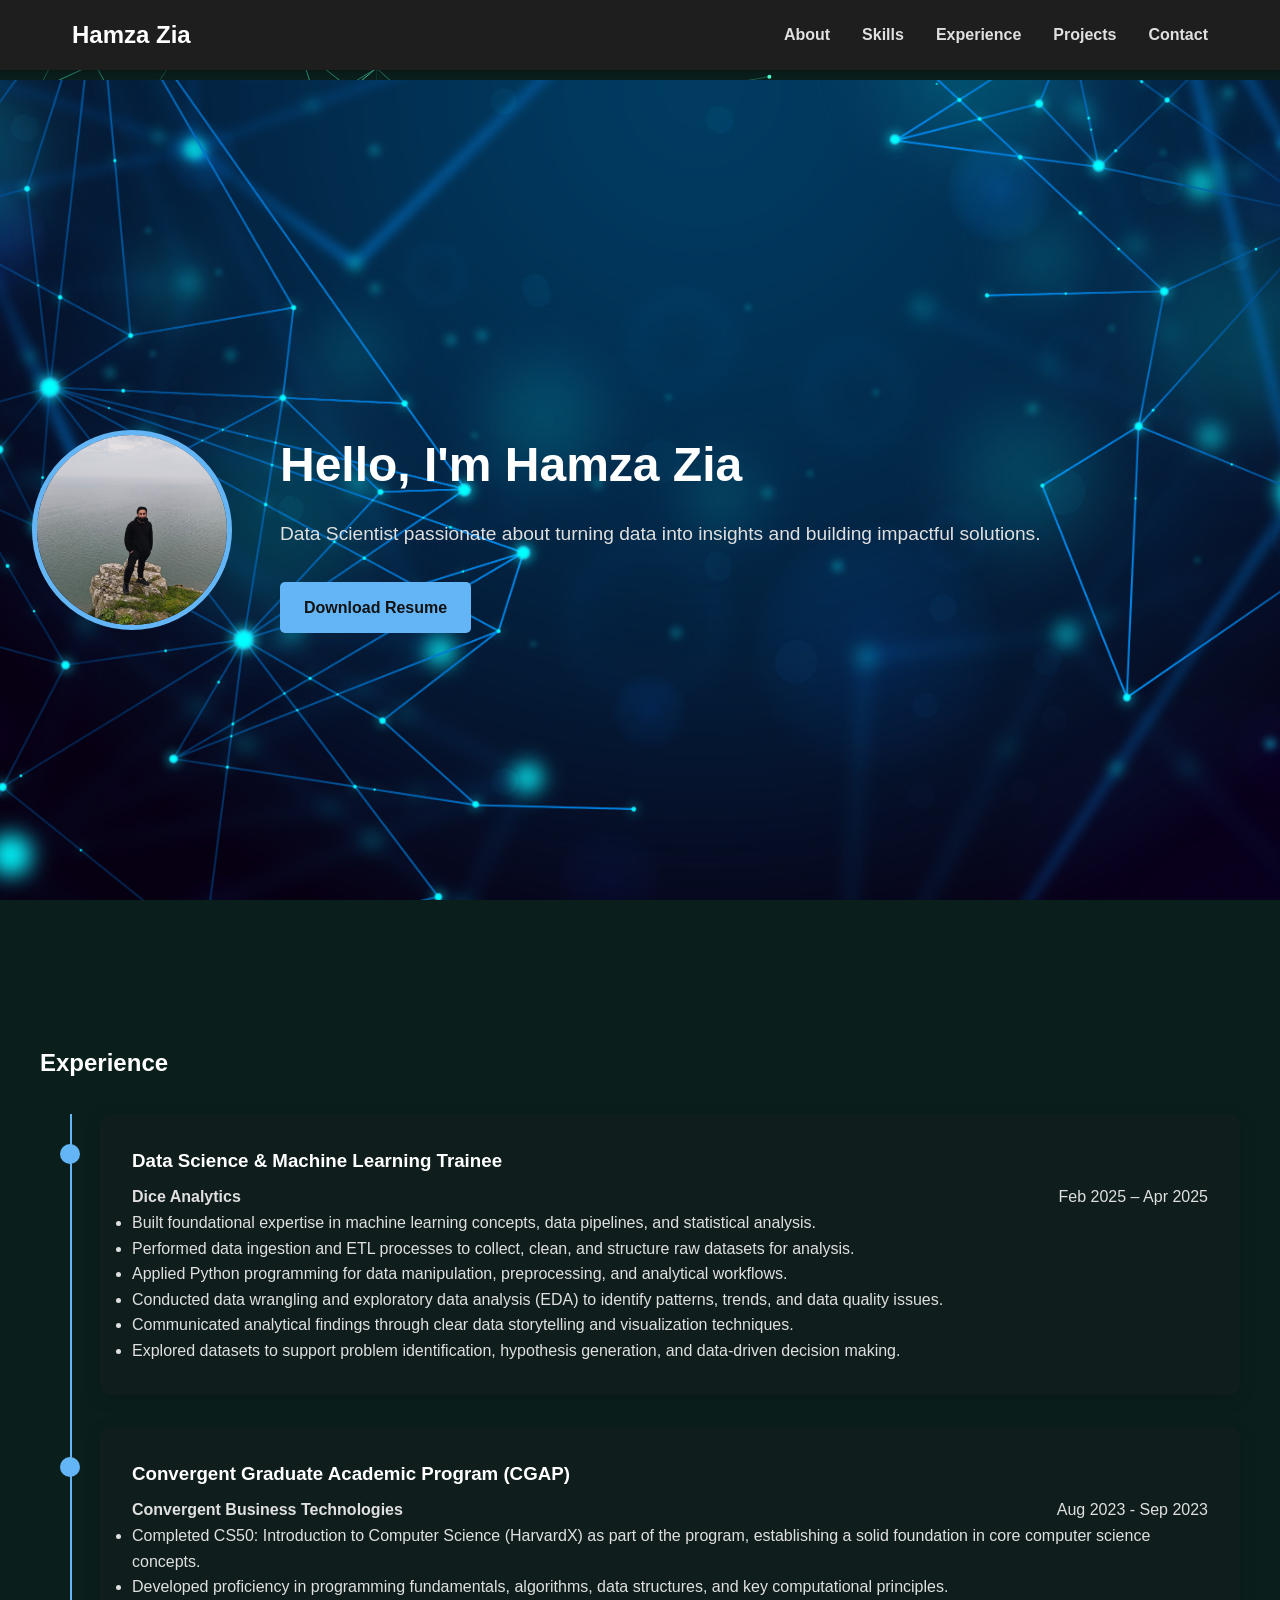
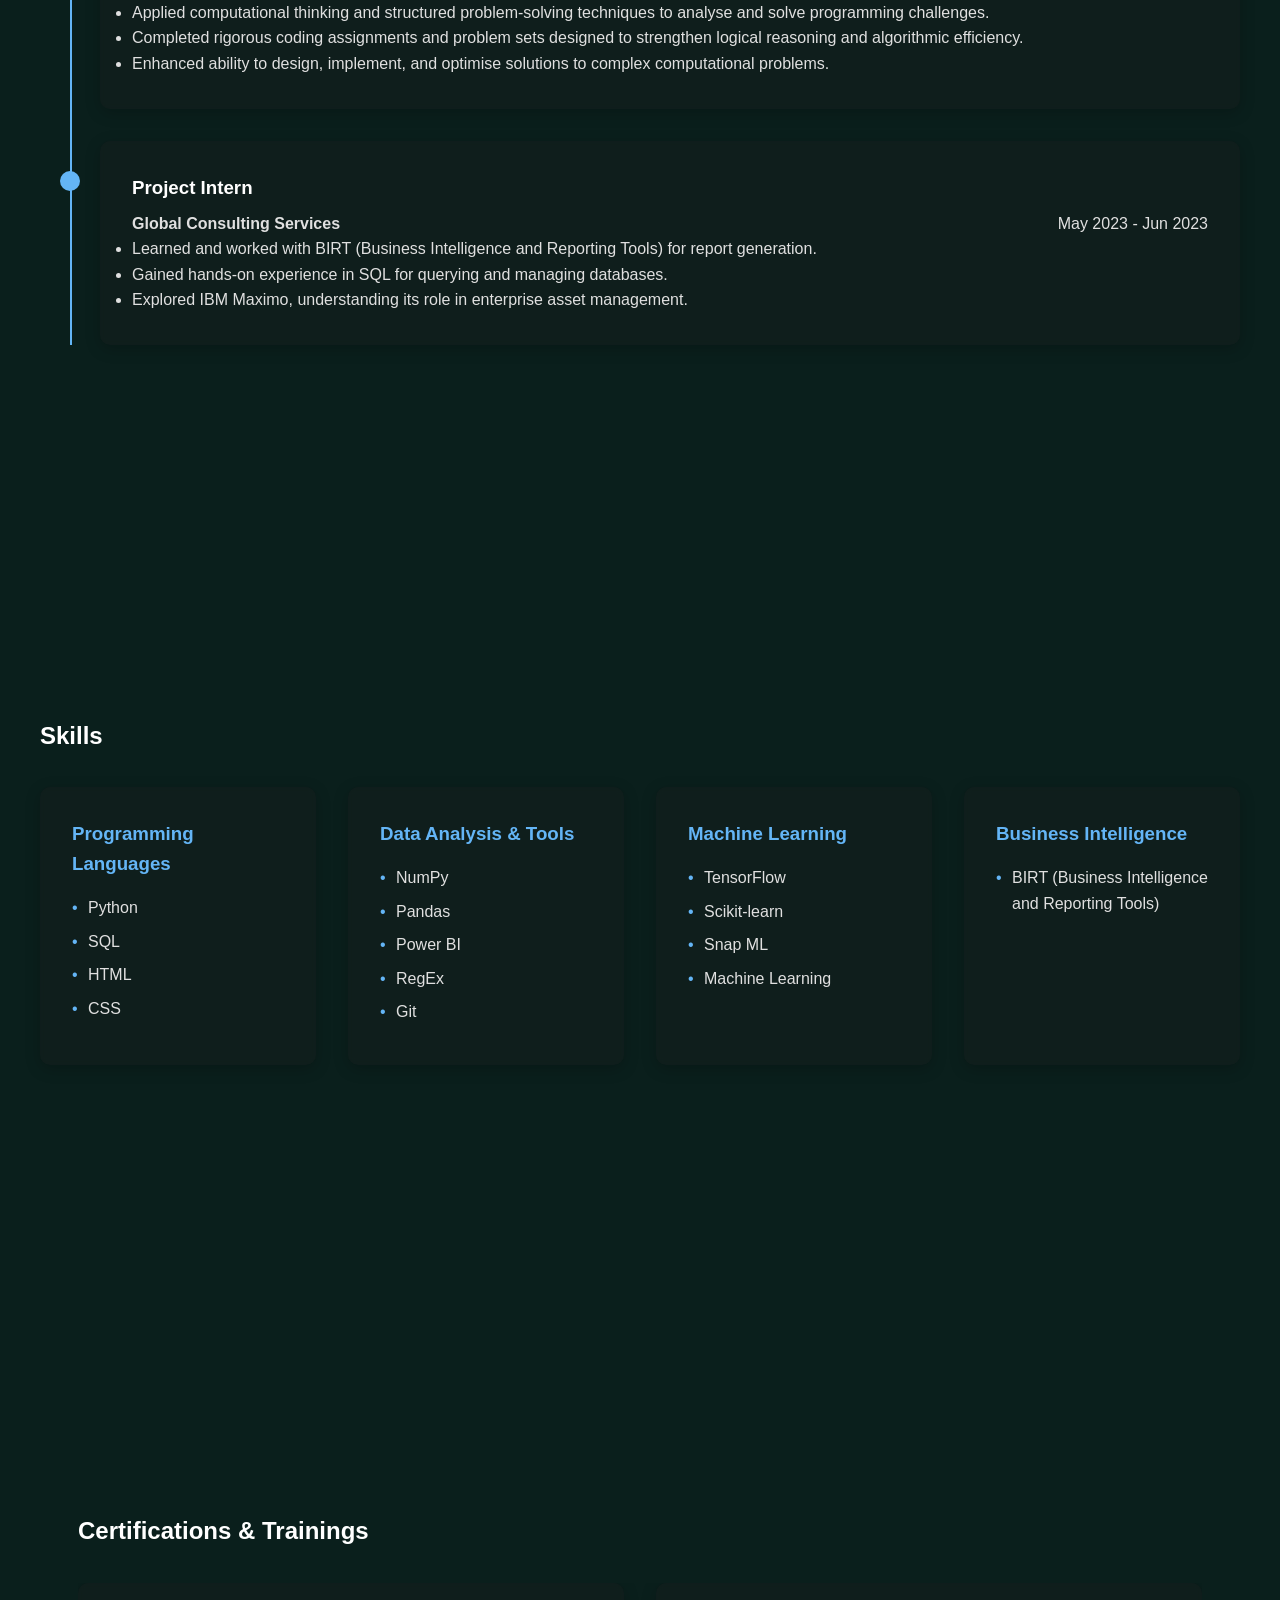
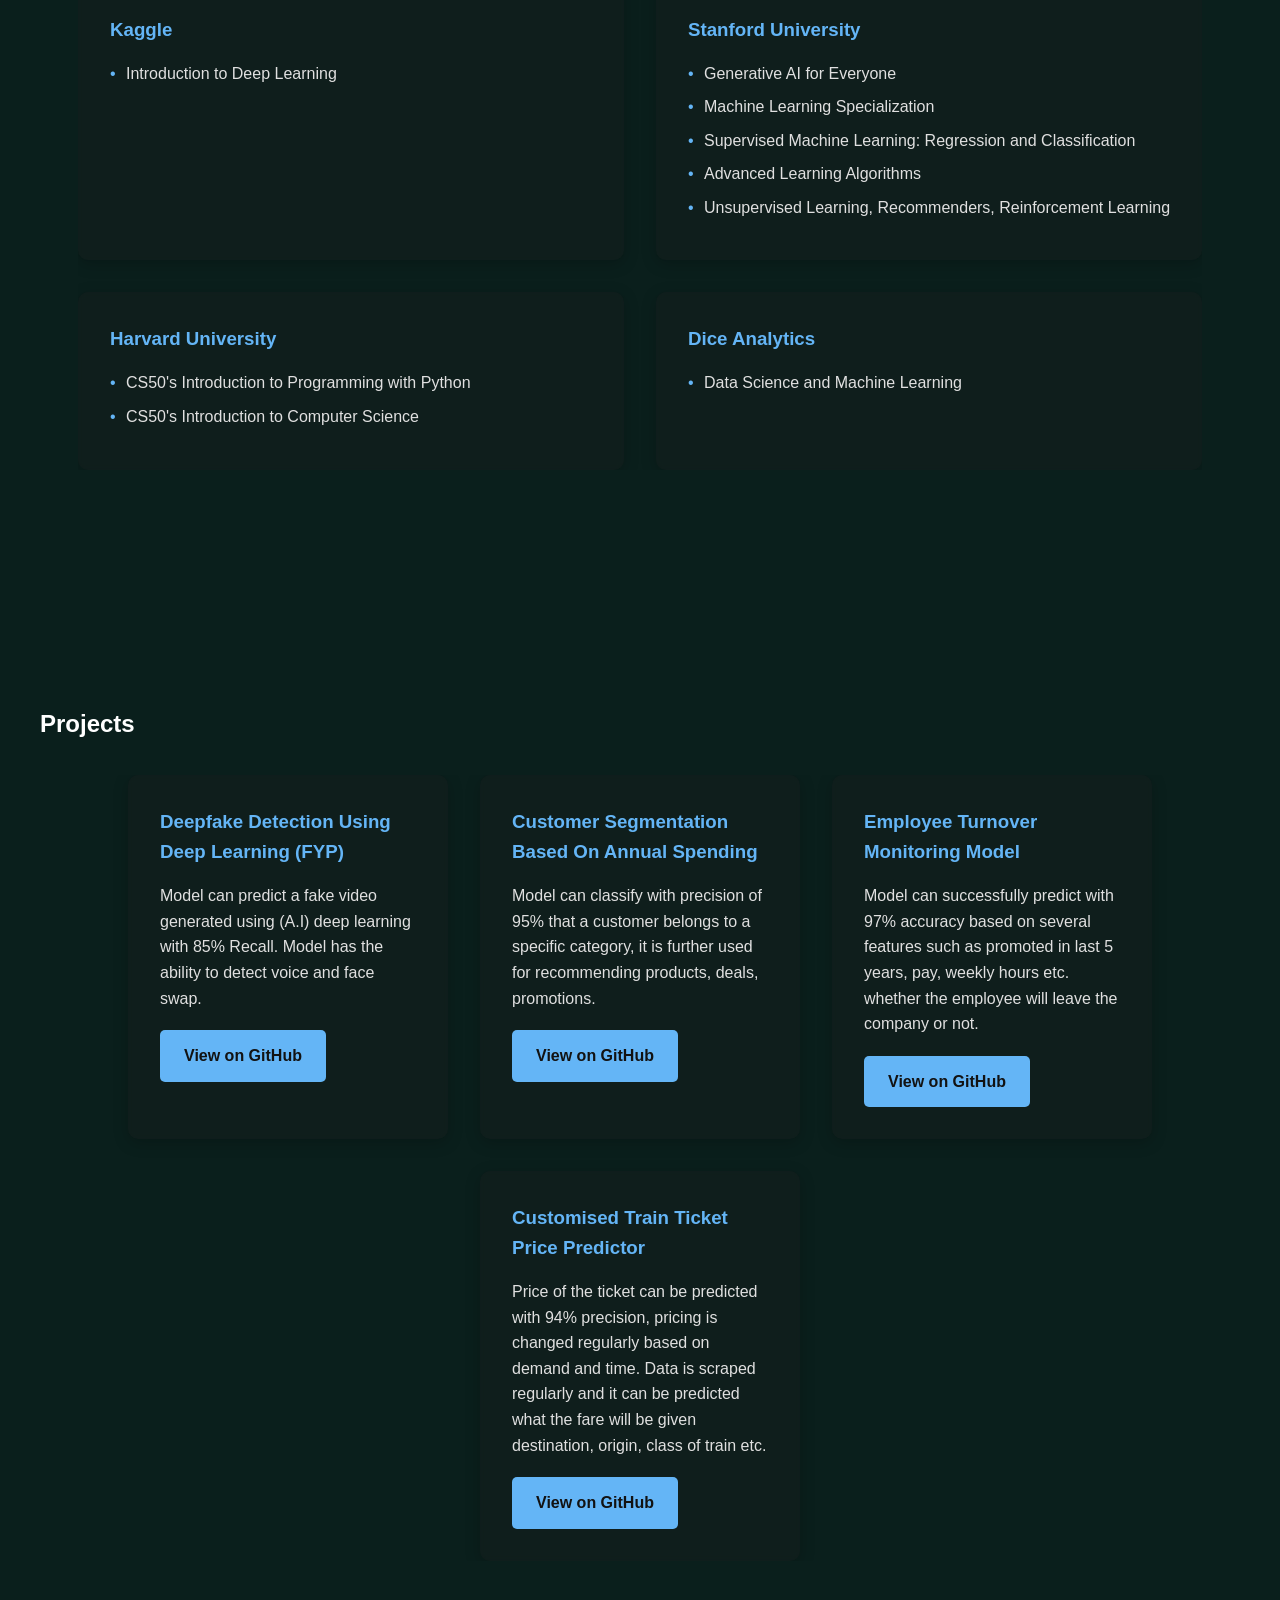
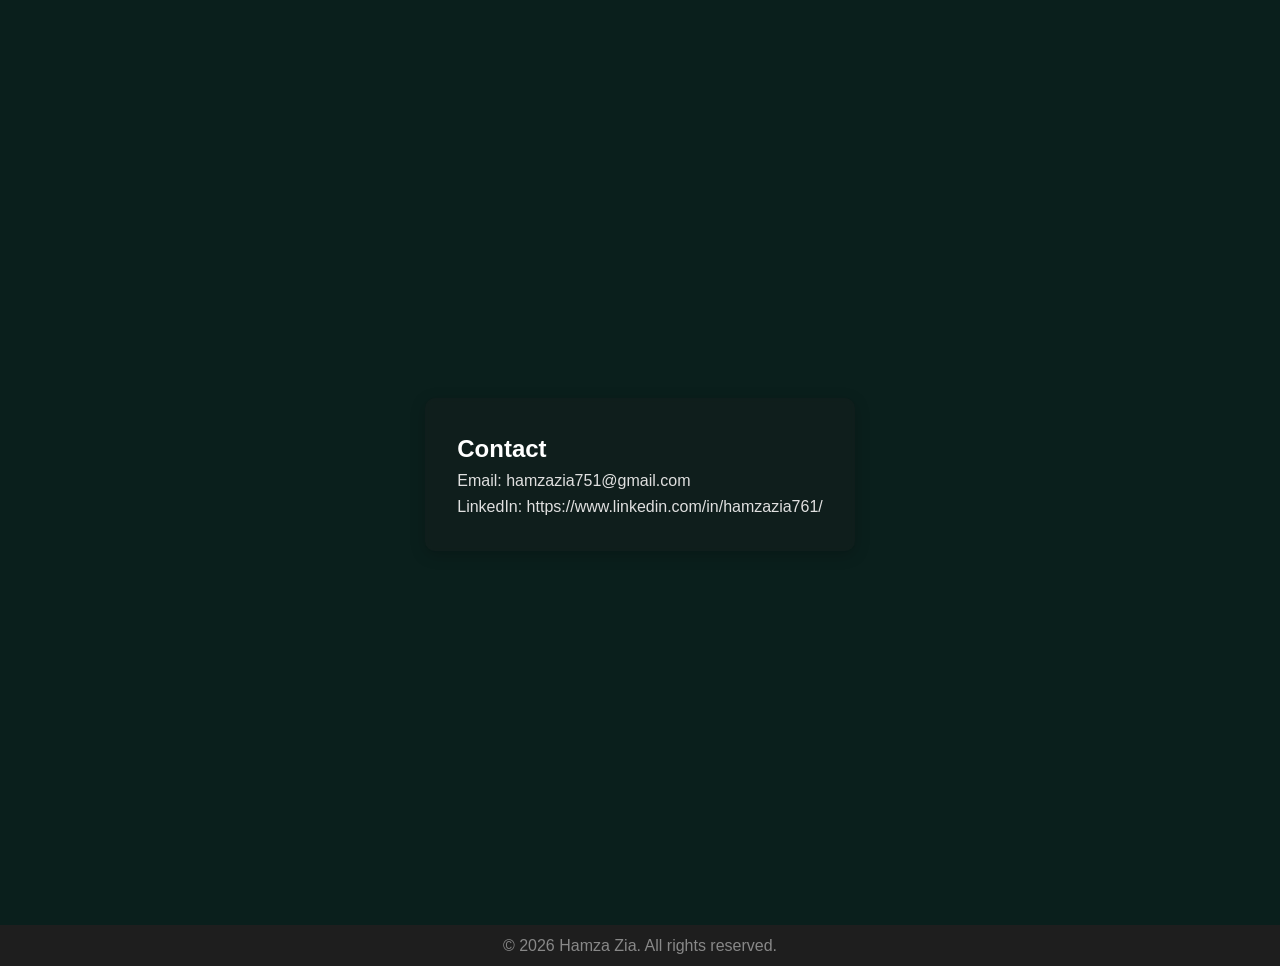
==== index.html @ a679d39d "Initial portfolio website for Hamza Zia Co-Authored-By: Claude Sonnet 4.6 <noreply@anthropic.com>" ====
<!DOCTYPE html>
<html lang="en">
<head>
    <meta charset="UTF-8">
    <meta name="viewport" content="width=device-width, initial-scale=1.0">
    <title>Hamza Zia - Data Scientist Portfolio</title>
    <link rel="stylesheet" href="styles.css">
    <link rel="icon" href="data:,">
</head>
<body>
    <canvas id="canvas" style="position: fixed; top: 0; left: 0; z-index: -1;"></canvas>
    <header>
        <nav>
            <div class="nav-container">
                <h1>Hamza Zia</h1>
                <ul>
                    <li><a href="#about">About</a></li>
                    <li><a href="#skills">Skills</a></li>
                    <li><a href="#experience">Experience</a></li>
                    <li><a href="#projects">Projects</a></li>
                    <li><a href="#contact">Contact</a></li>
                </ul>
            </div>
        </nav>
    </header>

    <main>
        <section id="about" class="hero">
            <div class="hero-content">
                <img src="assets/profile.jpg" alt="Hamza Zia" class="profile-img">
                <div class="hero-text">
                    <h2>Hello, I'm Hamza Zia</h2>
                    <p>Data Scientist passionate about turning data into insights and building impactful solutions.</p>
                    <a href="resume.pdf" download class="btn">Download Resume</a>
                </div>
            </div>
        </section>

        <section id="experience">
            <div class="container">
                <h2>Experience</h2>
                <div class="timeline">
                        <div class="timeline-item">
                            <h3>Data Science & Machine Learning Trainee</h3>
                            <strong>Dice Analytics</strong> <span style="float:right">Feb 2025 – Apr 2025</span>
                            <ul>
                                  <li>Built foundational expertise in machine learning concepts, data pipelines, and statistical analysis.</li>
                                  <li>Performed data ingestion and ETL processes to collect, clean, and structure raw datasets for analysis.</li>
                                  <li>Applied Python programming for data manipulation, preprocessing, and analytical workflows.</li>
                                  <li>Conducted data wrangling and exploratory data analysis (EDA) to identify patterns, trends, and data quality issues.</li>
                                  <li>Communicated analytical findings through clear data storytelling and visualization techniques.</li>
                                  <li>Explored datasets to support problem identification, hypothesis generation, and data-driven decision making.</li>
                            </ul>
                        </div>
                        <div class="timeline-item">
                            <h3>Convergent Graduate Academic Program (CGAP)</h3>
                            <strong>Convergent Business Technologies</strong> <span style="float:right">Aug 2023 - Sep 2023</span>
                            <ul>
                                  <li>Completed CS50: Introduction to Computer Science (HarvardX) as part of the program, establishing a solid foundation in core computer science concepts.</li>
                                  <li>Developed proficiency in programming fundamentals, algorithms, data structures, and key computational principles.</li>
                                  <li>Applied computational thinking and structured problem-solving techniques to analyse and solve programming challenges.</li>
                                  <li>Completed rigorous coding assignments and problem sets designed to strengthen logical reasoning and algorithmic efficiency.</li>
                                  <li>Enhanced ability to design, implement, and optimise solutions to complex computational problems.</li>
                            </ul>
                        </div>
                        <div class="timeline-item">
                            <h3>Project Intern</h3>
                            <strong>Global Consulting Services</strong> <span style="float:right">May 2023 - Jun 2023</span>
                            <ul>
                                <li>Learned and worked with BIRT (Business Intelligence and Reporting Tools) for report generation.</li>
                                <li>Gained hands-on experience in SQL for querying and managing databases.</li>
                                <li>Explored IBM Maximo, understanding its role in enterprise asset management.</li>
                            </ul>
                        </div>
                </div>
                    </div>
                </div>
            </section>

        <section id="skills">
            <div class="container">
                <h2>Skills</h2>
                <div class="skills-grid">
                    <div class="skill-category">
                        <h3>Programming Languages</h3>
                        <ul>
                            <li>Python</li>
                            <li>SQL</li>
                            <li>HTML</li>
                            <li>CSS</li>
                        </ul>
                    </div>
                    <div class="skill-category">
                        <h3>Data Analysis & Tools</h3>
                        <ul>
                            <li>NumPy</li>
                            <li>Pandas</li>
                            <li>Power BI</li>
                            <li>RegEx</li>
                            <li>Git</li>
                        </ul>
                    </div>
                    <div class="skill-category">
                        <h3>Machine Learning</h3>
                        <ul>
                            <li>TensorFlow</li>
                            <li>Scikit-learn</li>
                            <li>Snap ML</li>
                            <li>Machine Learning</li>
                        </ul>
                    </div>
                    <div class="skill-category">
                        <h3>Business Intelligence</h3>
                        <ul>
                            <li>BIRT (Business Intelligence and Reporting Tools)</li>
                        </ul>
                    </div>
                </div>
            </div>
        </section>

            <section id="certifications">
                    <div class="container">
                        <h2>Certifications & Trainings</h2>
                <div class="projects-grid">
                    <div class="project-card">
                        <h3>Kaggle</h3>
                        <ul>
                            <li>Introduction to Deep Learning</li>
                        </ul>
                    </div>
                    <div class="project-card">
                        <h3>Stanford University</h3>
                        <ul>
                            <li>Generative AI for Everyone</li>
                            <li>Machine Learning Specialization</li>
                            <li>Supervised Machine Learning: Regression and Classification</li>
                            <li>Advanced Learning Algorithms</li>
                            <li>Unsupervised Learning, Recommenders, Reinforcement Learning</li>
                        </ul>
                    </div>
                    <div class="project-card">
                        <h3>Harvard University</h3>
                        <ul>
                            <li>CS50's Introduction to Programming with Python</li>
                            <li>CS50's Introduction to Computer Science</li>
                        </ul>
                    </div>
                    <div class="project-card">
                        <h3>Dice Analytics</h3>
                        <ul>
                            <li>Data Science and Machine Learning</li>
                        </ul>
                    </div>
                </div>
            </div>
        </section>

        <section id="projects">
            <div class="container">
                <h2>Projects</h2>
                <div class="projects-grid">
                    <div class="project-card">
                            <h3>Deepfake Detection Using Deep Learning (FYP)</h3>
                            <p>Model can predict a fake video generated using (A.I) deep learning with 85% Recall. Model has the ability to detect voice and face swap.</p>
                            <a href="https://github.com/Hamzazia761/Deepfake-Detection" target="_blank" class="btn">View on GitHub</a>
                    </div>
                    <div class="project-card">
                            <h3>Customer Segmentation Based On Annual Spending</h3>
                            <p>Model can classify with precision of 95% that a customer belongs to a specific category, it is further used for recommending products, deals, promotions.</p>
                            <a href="https://github.com/Hamzazia761/Customer-Segmentation-Based-On-Annual-Spending.git" target="_blank" class="btn">View on GitHub</a>
                    </div>
                    <div class="project-card">
                            <h3>Employee Turnover Monitoring Model</h3>
                            <p>Model can successfully predict with 97% accuracy based on several features such as promoted in last 5 years, pay, weekly hours etc. whether the employee will leave the company or not.</p>
                            <a href="https://github.com/Hamzazia761/Employee-Turnover-Monitoring-Model.git" target="_blank" class="btn">View on GitHub</a>
                    </div>
                    <div class="project-card">
                            <h3>Customised Train Ticket Price Predictor</h3>
                            <p>Price of the ticket can be predicted with 94% precision, pricing is changed regularly based on demand and time. Data is scraped regularly and it can be predicted what the fare will be given destination, origin, class of train etc.</p>
                            <a href="https://github.com/Hamzazia761/Customised-Train-Ticket-Price.git" target="_blank" class="btn">View on GitHub</a>
                    </div>
                </div>
            </div>
        </section>

        <section id="contact">
                <div class="container">
                    <div class="contact-box">
                        <h2>Contact</h2>
                        <p>Email: hamzazia751@gmail.com</p>
                        <p>LinkedIn: https://www.linkedin.com/in/hamzazia761/</p>
                    </div>
                </div>
        </section>
    </main>

    <footer>
        <p>&copy; 2026 Hamza Zia. All rights reserved.</p>
    </footer>

    <script src="script.js"></script>
</body>
</html>
---- styles.css ----
/* Contact box */
.contact-box {
    background: rgba(30, 30, 30, 0.3);
    backdrop-filter: blur(3px);
    -webkit-backdrop-filter: blur(3px);
    padding: 2rem;
    border-radius: 10px;
    box-shadow: 0 4px 16px rgba(0,0,0,0.2);
    max-width: 500px;
    margin: 0 auto;
}
/* Reset and base styles */
* {
    margin: 0;
    padding: 0;
    box-sizing: border-box;
}

body {
    font-family: 'Arial', sans-serif;
    line-height: 1.6;
    color: #e0e0e0;
    background: #0a1f1c;
    scroll-behavior: smooth;
}

h1, h2, h3 {
    color: #ffffff;
}

a {
    color: #64b5f6;
    text-decoration: none;
}

a:hover {
    text-decoration: underline;
}

/* Header */
header {
    position: fixed;
    top: 0;
    width: 100%;
    background-color: #1e1e1e;
    z-index: 1000;
    box-shadow: 0 2px 5px rgba(0,0,0,0.3);
}

.nav-container {
    max-width: 1200px;
    margin: 0 auto;
    display: flex;
    justify-content: space-between;
    align-items: center;
    padding: 1rem 2rem;
}

nav ul {
    list-style: none;
    display: flex;
    gap: 2rem;
}

nav a {
    color: #e0e0e0;
    font-weight: bold;
    transition: color 0.3s;
}

nav a:hover {
    color: #64b5f6;
}

/* Main content */
main {
    margin-top: 80px;
}

section {
    padding: 4rem 2rem;
    min-height: 100vh;
    display: flex;
    align-items: center;
}

.container {
    max-width: 1200px;
    margin: 0 auto;
}

/* Hero section */
.hero {
    background-image: url('assets/background1.jpg');
    background-size: cover;
    background-position: center;
    background-attachment: fixed;
}

.hero-content {
    display: flex;
    align-items: center;
    gap: 3rem;
    flex-wrap: wrap;
}

.profile-img {
    width: 200px;
    height: 200px;
    border-radius: 50%;
    object-fit: cover;
    border: 5px solid #64b5f6;
}

.hero-text h2 {
    font-size: 3rem;
    margin-bottom: 1rem;
}

.hero-text p {
    font-size: 1.2rem;
    margin-bottom: 2rem;
}

.btn {
    display: inline-block;
    padding: 0.8rem 1.5rem;
    background-color: #64b5f6;
    color: #121212;
    border-radius: 5px;
    font-weight: bold;
    transition: background-color 0.3s;
}

.btn:hover {
    background-color: #42a5f5;
}

/* Skills section */
.skills-grid {
    display: flex;
    gap: 2rem;
    margin-top: 2rem;
    flex-wrap: wrap;
    justify-content: center;
}

.skill-category {
    background: rgba(30, 30, 30, 0.3);
    backdrop-filter: blur(3px);
    -webkit-backdrop-filter: blur(3px);
    padding: 2rem;
    border-radius: 10px;
    box-shadow: 0 4px 16px rgba(0,0,0,0.2);
    min-width: 260px;
    flex: 1 1 260px;
}

.skill-category h3 {
    margin-bottom: 1rem;
    color: #64b5f6;
}

.skill-category ul {
    list-style: none;
}

.skill-category li {
    margin-bottom: 0.5rem;
    padding-left: 1rem;
    position: relative;
}

.skill-category li::before {
    content: '•';
    color: #64b5f6;
    position: absolute;
    left: 0;
}

/* Experience section */
.timeline {
    position: relative;
    margin-top: 2rem;
}

.timeline::before {
    content: '';
    position: absolute;
    left: 30px;
    top: 0;
    bottom: 0;
    width: 2px;
    background-color: #64b5f6;
}

.timeline-item {
    margin-left: 60px;
    margin-bottom: 2rem;
    background: rgba(30, 30, 30, 0.3);
    backdrop-filter: blur(3px);
    -webkit-backdrop-filter: blur(3px);
    padding: 2rem;
    border-radius: 10px;
    box-shadow: 0 4px 16px rgba(0,0,0,0.2);
    position: relative;
}

.timeline-item::before {
    content: '';
    position: absolute;
    left: -40px;
    top: 30px;
    width: 20px;
    height: 20px;
    background-color: #64b5f6;
    border-radius: 50%;
}

.timeline-item h3 {
    margin-bottom: 0.5rem;
}

.timeline-item p:first-of-type {
    color: #64b5f6;
    font-weight: bold;
    margin-bottom: 0.5rem;
}

/* Projects section */
.projects-grid {
    display: flex;
    gap: 2rem;
    margin-top: 2rem;
    flex-wrap: wrap;
    justify-content: center;
    overflow-x: hidden;
    padding-bottom: 0;
}

.project-card {
    background: rgba(30, 30, 30, 0.3);
    backdrop-filter: blur(3px);
    -webkit-backdrop-filter: blur(3px);
    padding: 2rem;
    border-radius: 10px;
    box-shadow: 0 4px 16px rgba(0,0,0,0.2);
    min-width: 320px;
    max-width: 380px;
    flex: 0 0 320px;
    transition: transform 0.3s;
}

.project-card:hover {
    transform: translateY(-5px);
}

.project-card h3 {
    margin-bottom: 1rem;
    color: #64b5f6;
}

.project-card p {
    margin-bottom: 1.2rem;
}

.project-card ul {
    list-style: none;
}

.project-card li {
    margin-bottom: 0.5rem;
    padding-left: 1rem;
    position: relative;
}

.project-card li::before {
    content: '•';
    color: #64b5f6;
    position: absolute;
    left: 0;
}

/* Certifications: force a 2x2 card layout on desktop */
#certifications .projects-grid {
    display: grid;
    grid-template-columns: repeat(2, minmax(320px, 1fr));
    gap: 2rem;
    justify-content: center;
}

#certifications .project-card {
    min-width: 0;
    max-width: none;
    width: 100%;
}

/* Footer */
footer {
    background-color: #1e1e1e;
    text-align: center;
    padding: 0.5rem;
    color: #888;
}

/* Responsive design */
@media (max-width: 768px) {
    .nav-container {
        flex-direction: column;
        gap: 1rem;
    }

    nav ul {
        gap: 1rem;
    }

    .hero-content {
        flex-direction: column;
        text-align: center;
    }

    .profile-img {
        width: 150px;
        height: 150px;
    }

    .hero-text h2 {
        font-size: 2rem;
    }

    section {
        padding: 2rem 1rem;
    }

    .timeline-item {
        margin-left: 40px;
    }

    .timeline-item::before {
        left: -30px;
    }

    #certifications .projects-grid {
        grid-template-columns: 1fr;
    }
}
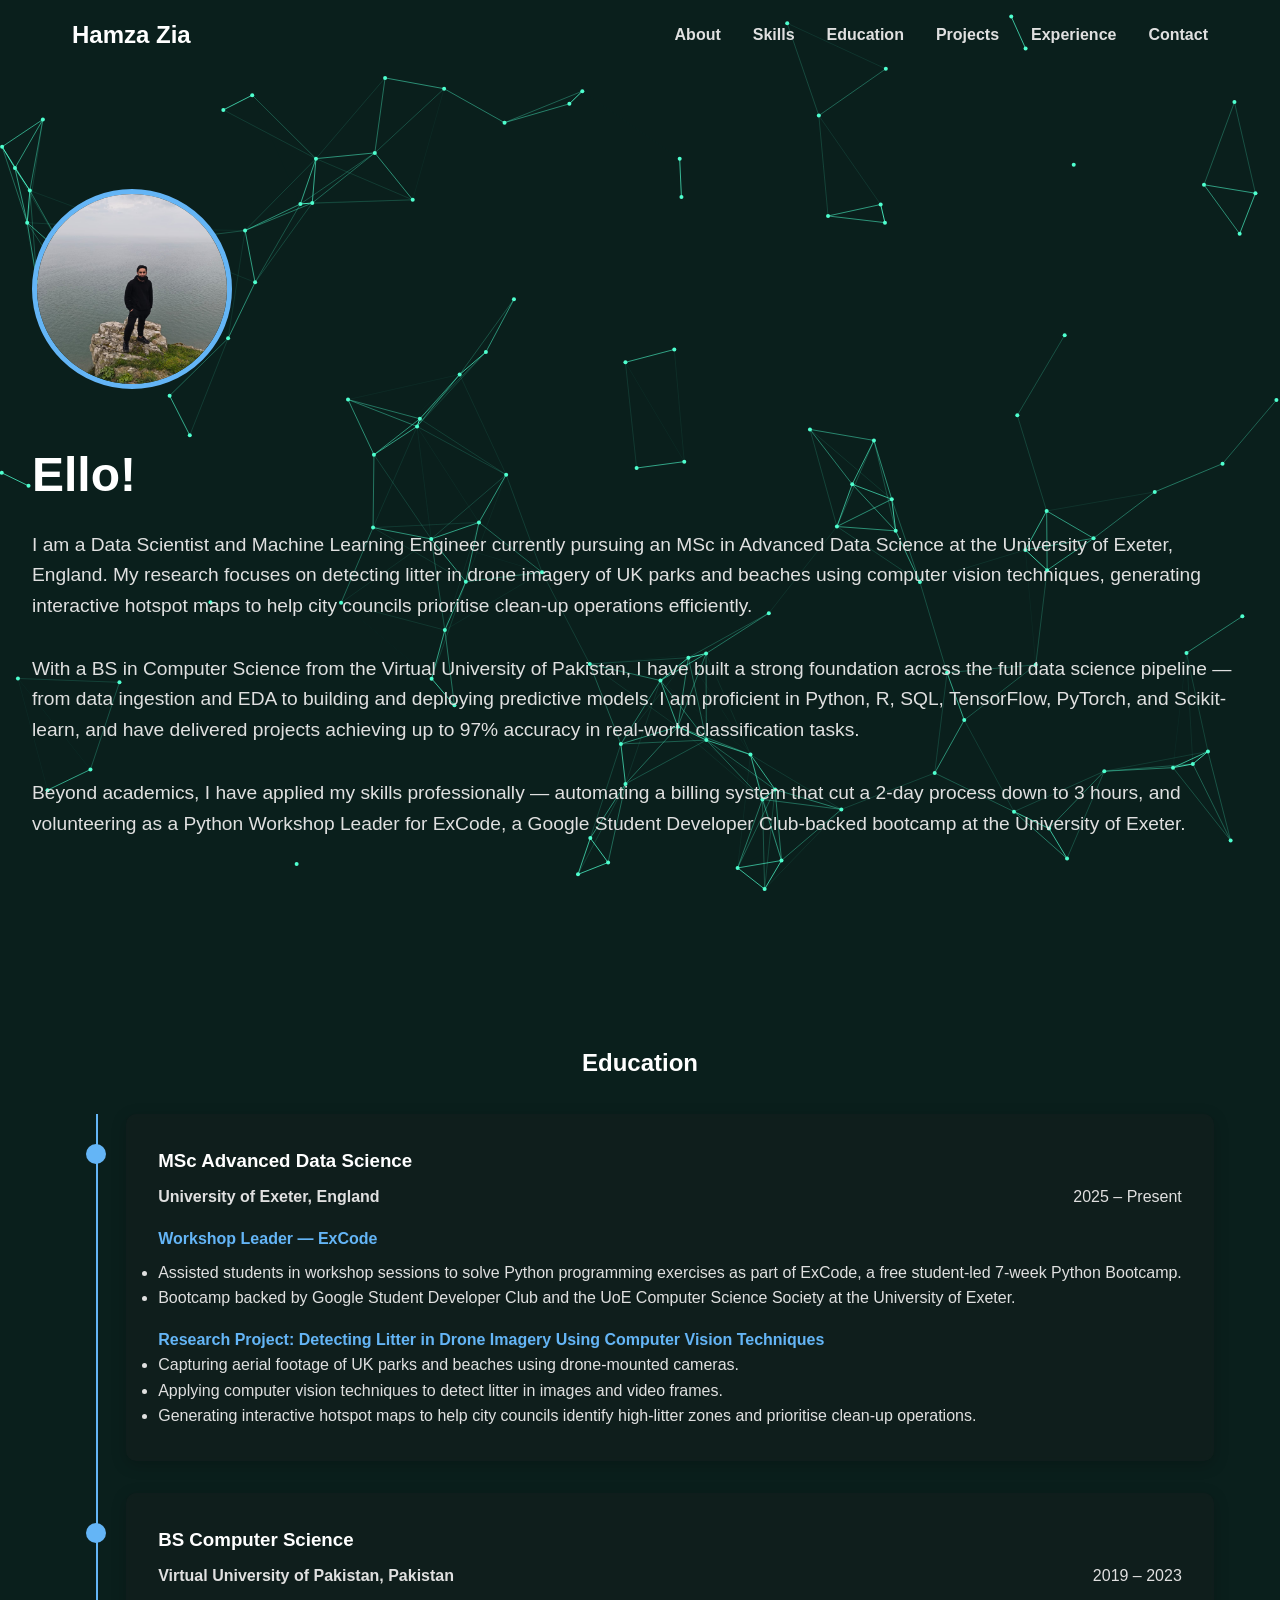
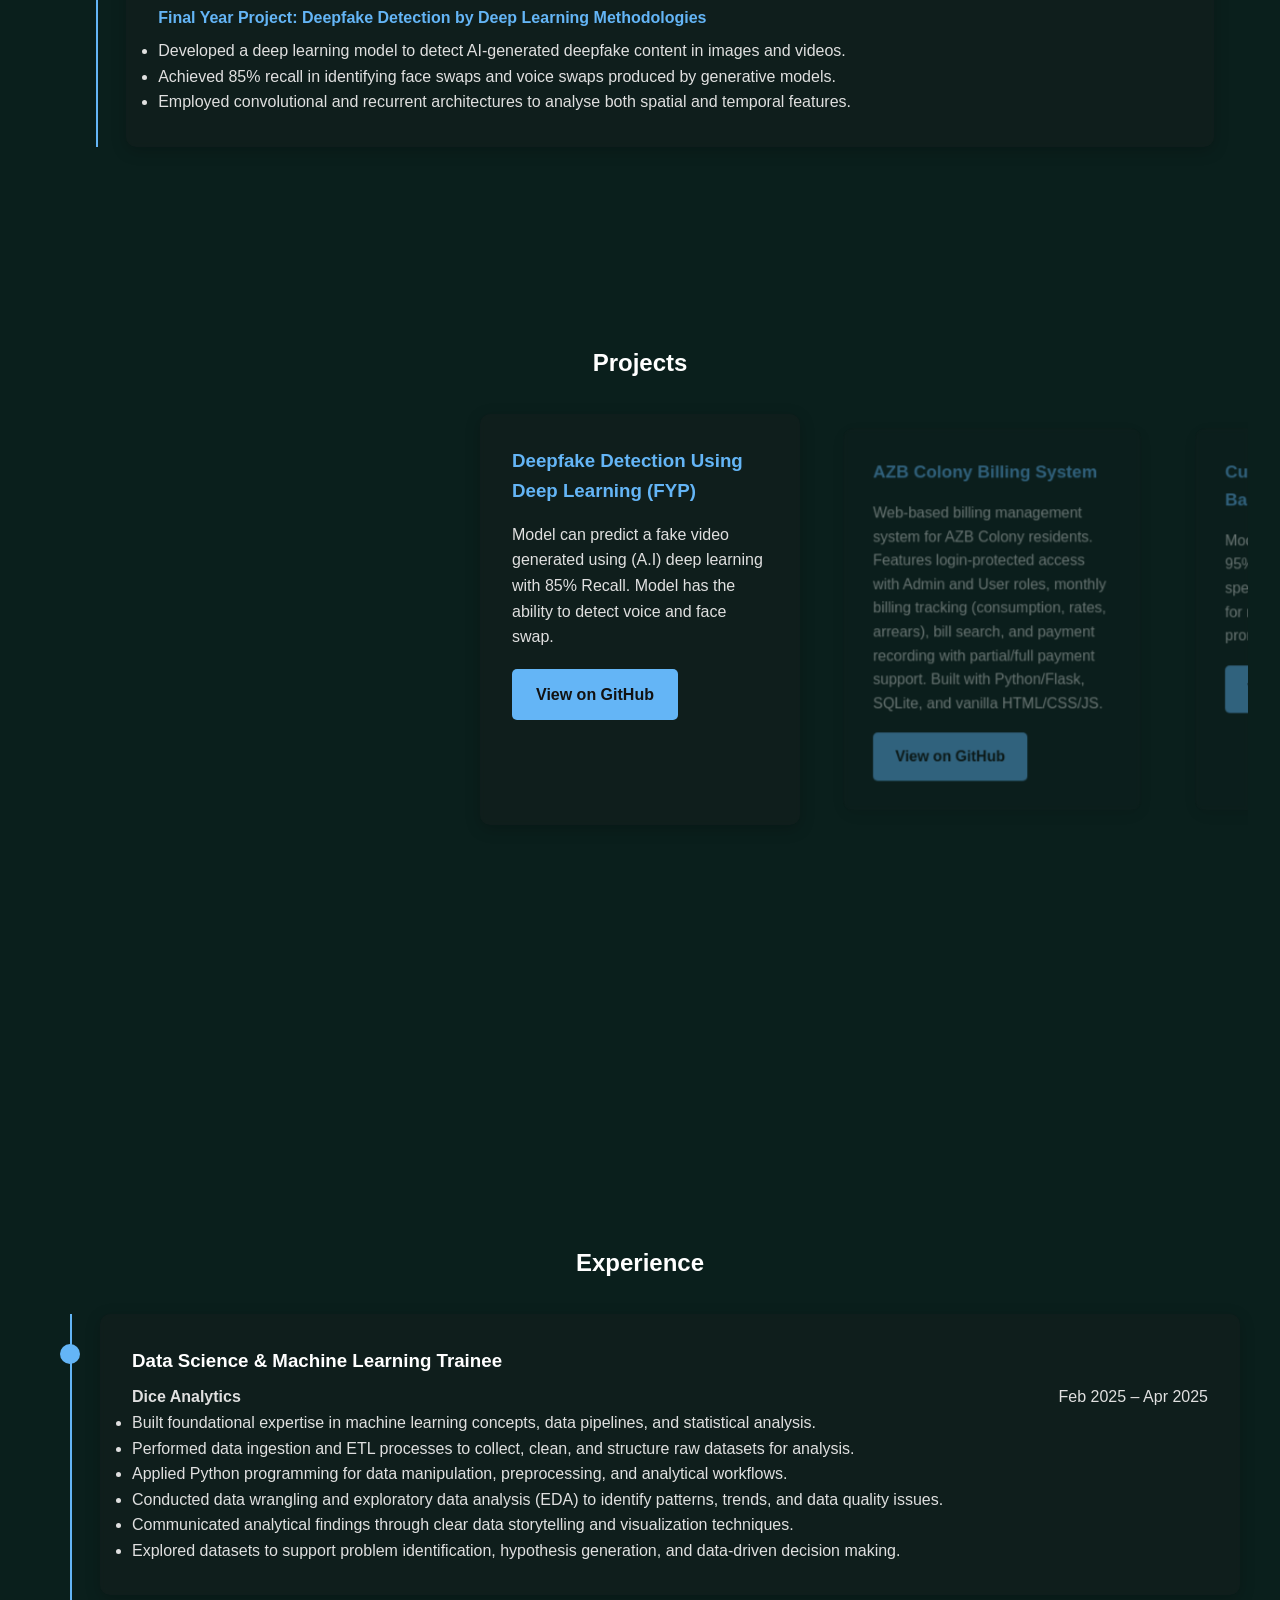
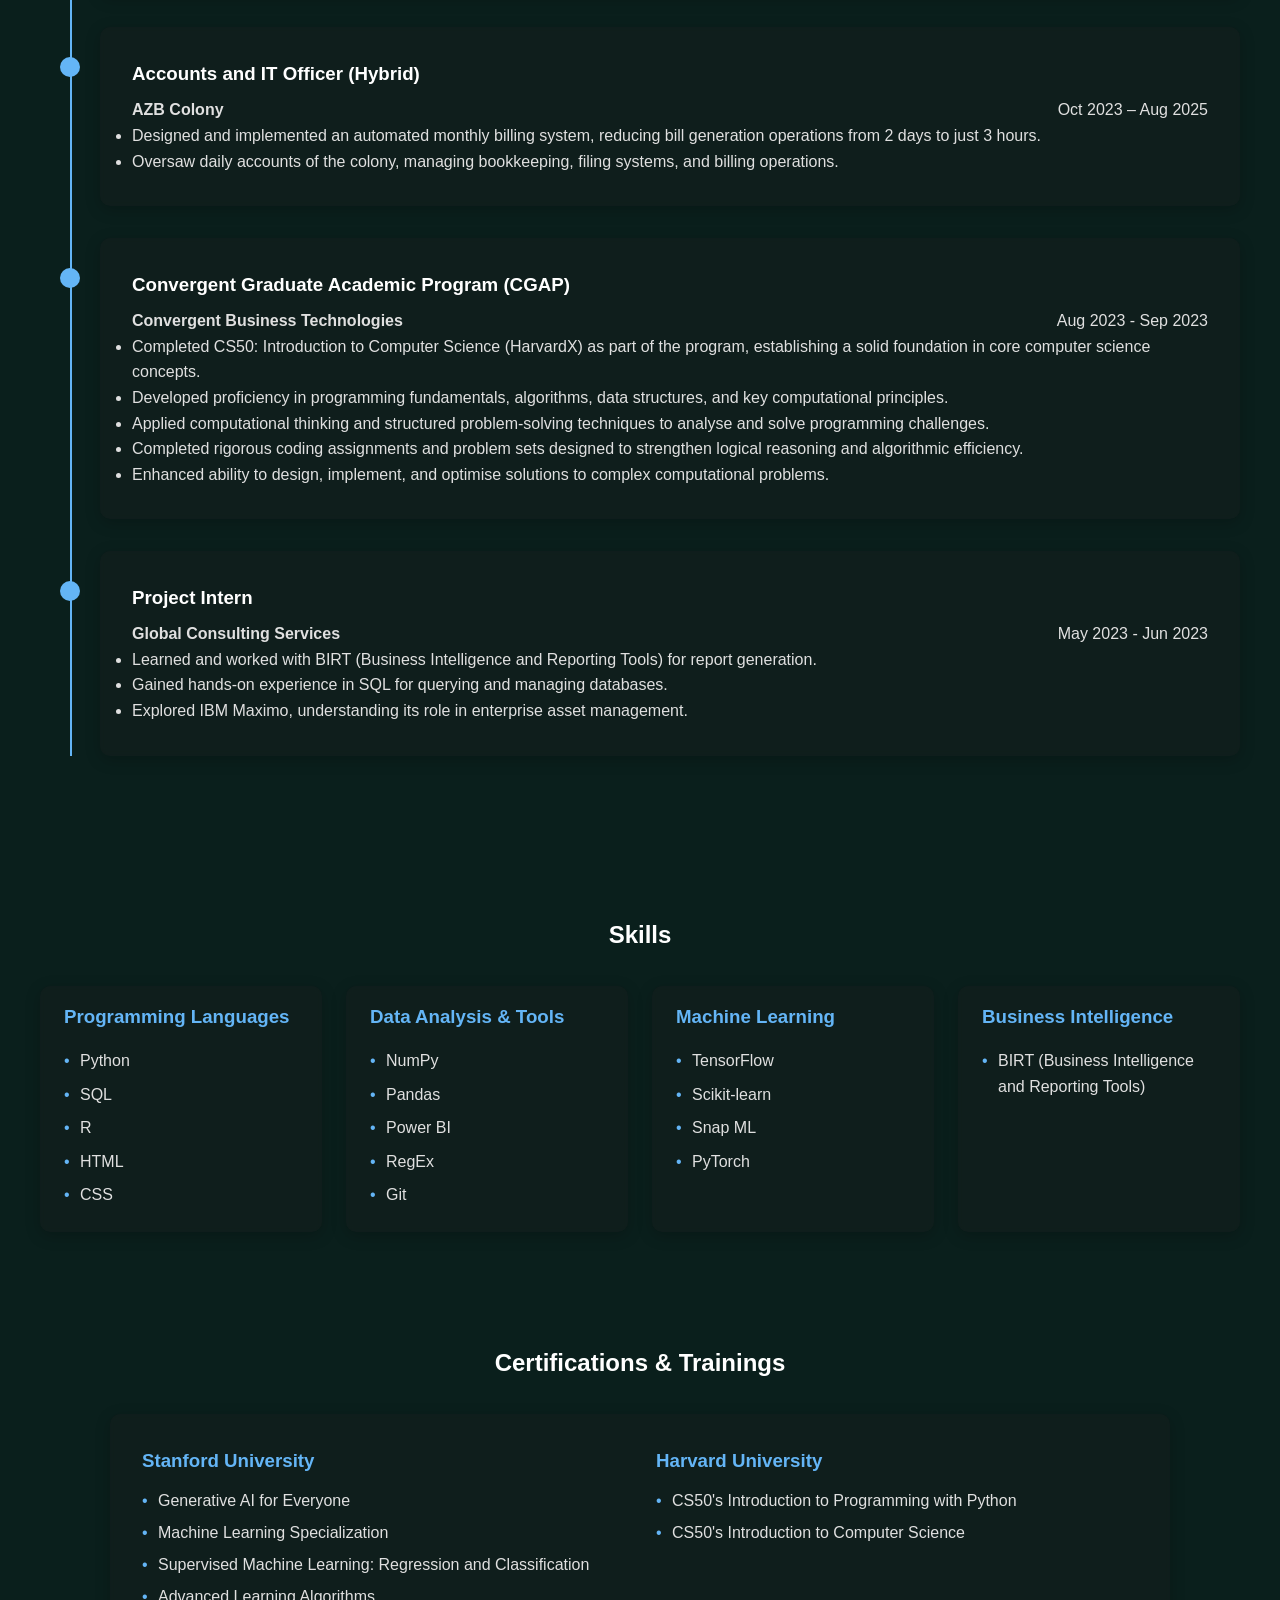
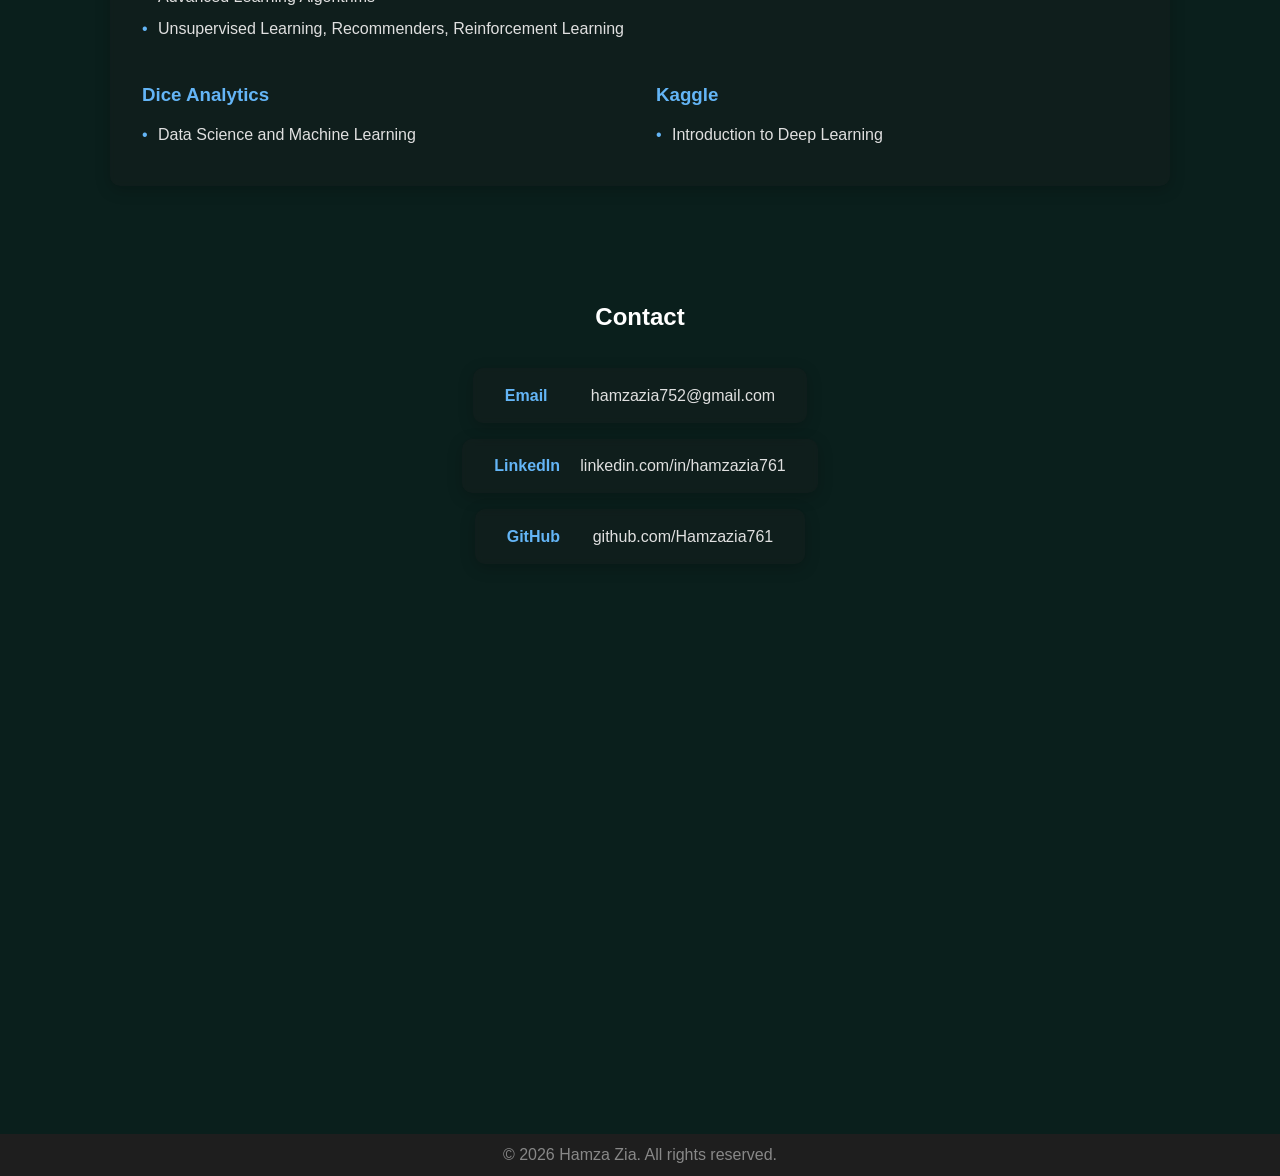
==== commit 9686e336: "Update navbar to transparent and change hero heading to Ello! Co-Authored-By: Claude Sonnet 4.6 <nor" ====
--- a/index.html
+++ b/index.html
@@ -16,8 +16,9 @@
                 <ul>
                     <li><a href="#about">About</a></li>
                     <li><a href="#skills">Skills</a></li>
+                    <li><a href="#education">Education</a></li>
+                    <li><a href="#projects">Projects</a></li>
                     <li><a href="#experience">Experience</a></li>
-                    <li><a href="#projects">Projects</a></li>
                     <li><a href="#contact">Contact</a></li>
                 </ul>
             </div>
@@ -29,9 +30,78 @@
             <div class="hero-content">
                 <img src="assets/profile.jpg" alt="Hamza Zia" class="profile-img">
                 <div class="hero-text">
-                    <h2>Hello, I'm Hamza Zia</h2>
-                    <p>Data Scientist passionate about turning data into insights and building impactful solutions.</p>
-                    <a href="resume.pdf" download class="btn">Download Resume</a>
+                    <h2>Ello!</h2>
+                    <p>I am a Data Scientist and Machine Learning Engineer currently pursuing an MSc in Advanced Data Science at the University of Exeter, England. My research focuses on detecting litter in drone imagery of UK parks and beaches using computer vision techniques, generating interactive hotspot maps to help city councils prioritise clean-up operations efficiently.</p>
+                    <p style="margin-top:1rem;">With a BS in Computer Science from the Virtual University of Pakistan, I have built a strong foundation across the full data science pipeline — from data ingestion and EDA to building and deploying predictive models. I am proficient in Python, R, SQL, TensorFlow, PyTorch, and Scikit-learn, and have delivered projects achieving up to 97% accuracy in real-world classification tasks.</p>
+                    <p style="margin-top:1rem;">Beyond academics, I have applied my skills professionally — automating a billing system that cut a 2-day process down to 3 hours, and volunteering as a Python Workshop Leader for ExCode, a Google Student Developer Club-backed bootcamp at the University of Exeter.</p>
+                </div>
+            </div>
+        </section>
+
+        <section id="education">
+            <div class="container">
+                <h2>Education</h2>
+                <div class="timeline">
+                    <div class="timeline-item">
+                        <h3>MSc Advanced Data Science</h3>
+                        <strong>University of Exeter, England</strong> <span style="float:right">2025 – Present</span>
+                        <p style="margin-top:1rem; font-weight:bold; color:#64b5f6;">Workshop Leader — ExCode</p>
+                        <ul>
+                            <li>Assisted students in workshop sessions to solve Python programming exercises as part of ExCode, a free student-led 7-week Python Bootcamp.</li>
+                            <li>Bootcamp backed by Google Student Developer Club and the UoE Computer Science Society at the University of Exeter.</li>
+                        </ul>
+                        <p style="margin-top:1rem; font-weight:bold; color:#64b5f6;">Research Project: Detecting Litter in Drone Imagery Using Computer Vision Techniques</p>
+                        <ul>
+                            <li>Capturing aerial footage of UK parks and beaches using drone-mounted cameras.</li>
+                            <li>Applying computer vision techniques to detect litter in images and video frames.</li>
+                            <li>Generating interactive hotspot maps to help city councils identify high-litter zones and prioritise clean-up operations.</li>
+                        </ul>
+                    </div>
+                    <div class="timeline-item">
+                        <h3>BS Computer Science</h3>
+                        <strong>Virtual University of Pakistan, Pakistan</strong> <span style="float:right">2019 – 2023</span>
+                        <p style="margin-top:1rem; font-weight:bold; color:#64b5f6;">Final Year Project: Deepfake Detection by Deep Learning Methodologies</p>
+                        <ul>
+                            <li>Developed a deep learning model to detect AI-generated deepfake content in images and videos.</li>
+                            <li>Achieved 85% recall in identifying face swaps and voice swaps produced by generative models.</li>
+                            <li>Employed convolutional and recurrent architectures to analyse both spatial and temporal features.</li>
+                        </ul>
+                    </div>
+                </div>
+            </div>
+        </section>
+
+        <section id="projects">
+            <div class="container">
+                <h2>Projects</h2>
+            </div>
+            <div class="carousel-wrapper">
+                <div class="carousel-track" id="projectsCarousel">
+                    <div class="project-card">
+                        <h3>Deepfake Detection Using Deep Learning (FYP)</h3>
+                        <p>Model can predict a fake video generated using (A.I) deep learning with 85% Recall. Model has the ability to detect voice and face swap.</p>
+                        <a href="https://github.com/Hamzazia761/Deepfake-Detection" target="_blank" class="btn">View on GitHub</a>
+                    </div>
+                    <div class="project-card">
+                        <h3>AZB Colony Billing System</h3>
+                        <p>Web-based billing management system for AZB Colony residents. Features login-protected access with Admin and User roles, monthly billing tracking (consumption, rates, arrears), bill search, and payment recording with partial/full payment support. Built with Python/Flask, SQLite, and vanilla HTML/CSS/JS.</p>
+                        <a href="https://github.com/Hamzazia761/azb-billing" target="_blank" class="btn">View on GitHub</a>
+                    </div>
+                    <div class="project-card">
+                        <h3>Customer Segmentation Based On Annual Spending</h3>
+                        <p>Model can classify with precision of 95% that a customer belongs to a specific category, it is further used for recommending products, deals, promotions.</p>
+                        <a href="https://github.com/Hamzazia761/Customer-Segmentation-Based-On-Annual-Spending.git" target="_blank" class="btn">View on GitHub</a>
+                    </div>
+                    <div class="project-card">
+                        <h3>Employee Turnover Monitoring Model</h3>
+                        <p>Model can successfully predict with 97% accuracy based on several features such as promoted in last 5 years, pay, weekly hours etc. whether the employee will leave the company or not.</p>
+                        <a href="https://github.com/Hamzazia761/Employee-Turnover-Monitoring-Model.git" target="_blank" class="btn">View on GitHub</a>
+                    </div>
+                    <div class="project-card">
+                        <h3>Customised Train Ticket Price Predictor</h3>
+                        <p>Price of the ticket can be predicted with 94% precision, pricing is changed regularly based on demand and time. Data is scraped regularly and it can be predicted what the fare will be given destination, origin, class of train etc.</p>
+                        <a href="https://github.com/Hamzazia761/Customised-Train-Ticket-Price.git" target="_blank" class="btn">View on GitHub</a>
+                    </div>
                 </div>
             </div>
         </section>
@@ -53,6 +123,14 @@
                             </ul>
                         </div>
                         <div class="timeline-item">
+                            <h3>Accounts and IT Officer (Hybrid)</h3>
+                            <strong>AZB Colony</strong> <span style="float:right">Oct 2023 – Aug 2025</span>
+                            <ul>
+                                <li>Designed and implemented an automated monthly billing system, reducing bill generation operations from 2 days to just 3 hours.</li>
+                                <li>Oversaw daily accounts of the colony, managing bookkeeping, filing systems, and billing operations.</li>
+                            </ul>
+                        </div>
+                        <div class="timeline-item">
                             <h3>Convergent Graduate Academic Program (CGAP)</h3>
                             <strong>Convergent Business Technologies</strong> <span style="float:right">Aug 2023 - Sep 2023</span>
                             <ul>
@@ -86,6 +164,7 @@
                         <ul>
                             <li>Python</li>
                             <li>SQL</li>
+                            <li>R</li>
                             <li>HTML</li>
                             <li>CSS</li>
                         </ul>
@@ -106,7 +185,7 @@
                             <li>TensorFlow</li>
                             <li>Scikit-learn</li>
                             <li>Snap ML</li>
-                            <li>Machine Learning</li>
+                            <li>PyTorch</li>
                         </ul>
                     </div>
                     <div class="skill-category">
@@ -122,14 +201,8 @@
             <section id="certifications">
                     <div class="container">
                         <h2>Certifications & Trainings</h2>
-                <div class="projects-grid">
-                    <div class="project-card">
-                        <h3>Kaggle</h3>
-                        <ul>
-                            <li>Introduction to Deep Learning</li>
-                        </ul>
-                    </div>
-                    <div class="project-card">
+                <div class="cert-box">
+                    <div class="cert-group">
                         <h3>Stanford University</h3>
                         <ul>
                             <li>Generative AI for Everyone</li>
@@ -139,46 +212,24 @@
                             <li>Unsupervised Learning, Recommenders, Reinforcement Learning</li>
                         </ul>
                     </div>
-                    <div class="project-card">
+                    <div class="cert-group">
                         <h3>Harvard University</h3>
                         <ul>
                             <li>CS50's Introduction to Programming with Python</li>
                             <li>CS50's Introduction to Computer Science</li>
                         </ul>
                     </div>
-                    <div class="project-card">
+                    <div class="cert-group">
                         <h3>Dice Analytics</h3>
                         <ul>
                             <li>Data Science and Machine Learning</li>
                         </ul>
                     </div>
-                </div>
-            </div>
-        </section>
-
-        <section id="projects">
-            <div class="container">
-                <h2>Projects</h2>
-                <div class="projects-grid">
-                    <div class="project-card">
-                            <h3>Deepfake Detection Using Deep Learning (FYP)</h3>
-                            <p>Model can predict a fake video generated using (A.I) deep learning with 85% Recall. Model has the ability to detect voice and face swap.</p>
-                            <a href="https://github.com/Hamzazia761/Deepfake-Detection" target="_blank" class="btn">View on GitHub</a>
-                    </div>
-                    <div class="project-card">
-                            <h3>Customer Segmentation Based On Annual Spending</h3>
-                            <p>Model can classify with precision of 95% that a customer belongs to a specific category, it is further used for recommending products, deals, promotions.</p>
-                            <a href="https://github.com/Hamzazia761/Customer-Segmentation-Based-On-Annual-Spending.git" target="_blank" class="btn">View on GitHub</a>
-                    </div>
-                    <div class="project-card">
-                            <h3>Employee Turnover Monitoring Model</h3>
-                            <p>Model can successfully predict with 97% accuracy based on several features such as promoted in last 5 years, pay, weekly hours etc. whether the employee will leave the company or not.</p>
-                            <a href="https://github.com/Hamzazia761/Employee-Turnover-Monitoring-Model.git" target="_blank" class="btn">View on GitHub</a>
-                    </div>
-                    <div class="project-card">
-                            <h3>Customised Train Ticket Price Predictor</h3>
-                            <p>Price of the ticket can be predicted with 94% precision, pricing is changed regularly based on demand and time. Data is scraped regularly and it can be predicted what the fare will be given destination, origin, class of train etc.</p>
-                            <a href="https://github.com/Hamzazia761/Customised-Train-Ticket-Price.git" target="_blank" class="btn">View on GitHub</a>
+                    <div class="cert-group">
+                        <h3>Kaggle</h3>
+                        <ul>
+                            <li>Introduction to Deep Learning</li>
+                        </ul>
                     </div>
                 </div>
             </div>
@@ -186,10 +237,20 @@
 
         <section id="contact">
                 <div class="container">
-                    <div class="contact-box">
-                        <h2>Contact</h2>
-                        <p>Email: hamzazia751@gmail.com</p>
-                        <p>LinkedIn: https://www.linkedin.com/in/hamzazia761/</p>
+                    <h2>Contact</h2>
+                    <div class="contact-links">
+                        <a href="mailto:hamzazia752@gmail.com" class="contact-item">
+                            <span class="contact-label">Email</span>
+                            <span>hamzazia752@gmail.com</span>
+                        </a>
+                        <a href="https://www.linkedin.com/in/hamzazia761/" target="_blank" class="contact-item">
+                            <span class="contact-label">LinkedIn</span>
+                            <span>linkedin.com/in/hamzazia761</span>
+                        </a>
+                        <a href="https://github.com/Hamzazia761" target="_blank" class="contact-item">
+                            <span class="contact-label">GitHub</span>
+                            <span>github.com/Hamzazia761</span>
+                        </a>
                     </div>
                 </div>
         </section>
--- a/styles.css
+++ b/styles.css
@@ -1,13 +1,42 @@
-/* Contact box */
-.contact-box {
+/* Contact */
+#contact h2 {
+    text-align: center;
+    margin-bottom: 2rem;
+}
+
+.contact-links {
+    display: flex;
+    flex-direction: column;
+    gap: 1rem;
+    align-items: center;
+    width: 100%;
+}
+
+.contact-item {
+    display: flex;
+    gap: 1rem;
+    align-items: center;
     background: rgba(30, 30, 30, 0.3);
     backdrop-filter: blur(3px);
     -webkit-backdrop-filter: blur(3px);
-    padding: 2rem;
+    padding: 0.9rem 2rem;
     border-radius: 10px;
     box-shadow: 0 4px 16px rgba(0,0,0,0.2);
-    max-width: 500px;
-    margin: 0 auto;
+    color: #e0e0e0;
+    text-decoration: none;
+    min-width: 320px;
+    transition: background 0.3s;
+}
+
+.contact-item:hover {
+    background: rgba(100, 181, 246, 0.15);
+    text-decoration: none;
+}
+
+.contact-label {
+    color: #64b5f6;
+    font-weight: bold;
+    min-width: 70px;
 }
 /* Reset and base styles */
 * {
@@ -42,9 +71,9 @@
     position: fixed;
     top: 0;
     width: 100%;
-    background-color: #1e1e1e;
+    background-color: transparent;
     z-index: 1000;
-    box-shadow: 0 2px 5px rgba(0,0,0,0.3);
+    box-shadow: none;
 }
 
 .nav-container {
@@ -91,10 +120,6 @@
 
 /* Hero section */
 .hero {
-    background-image: url('assets/background1.jpg');
-    background-size: cover;
-    background-position: center;
-    background-attachment: fixed;
 }
 
 .hero-content {
@@ -139,21 +164,22 @@
 /* Skills section */
 .skills-grid {
     display: flex;
-    gap: 2rem;
+    gap: 1.5rem;
     margin-top: 2rem;
-    flex-wrap: wrap;
+    flex-wrap: nowrap;
     justify-content: center;
+    width: 100%;
 }
 
 .skill-category {
     background: rgba(30, 30, 30, 0.3);
     backdrop-filter: blur(3px);
     -webkit-backdrop-filter: blur(3px);
-    padding: 2rem;
+    padding: 1rem 1.5rem;
     border-radius: 10px;
     box-shadow: 0 4px 16px rgba(0,0,0,0.2);
-    min-width: 260px;
-    flex: 1 1 260px;
+    flex: 1 1 0;
+    min-width: 0;
 }
 
 .skill-category h3 {
@@ -281,18 +307,102 @@
     left: 0;
 }
 
-/* Certifications: force a 2x2 card layout on desktop */
-#certifications .projects-grid {
+.cert-box {
+    background: rgba(30, 30, 30, 0.3);
+    backdrop-filter: blur(3px);
+    -webkit-backdrop-filter: blur(3px);
+    padding: 2rem;
+    border-radius: 10px;
+    box-shadow: 0 4px 16px rgba(0,0,0,0.2);
+    width: 100%;
     display: grid;
-    grid-template-columns: repeat(2, minmax(320px, 1fr));
+    grid-template-columns: repeat(2, 1fr);
     gap: 2rem;
-    justify-content: center;
-}
-
-#certifications .project-card {
+    margin-top: 2rem;
+}
+
+.cert-group h3 {
+    color: #64b5f6;
+    margin-bottom: 0.75rem;
+}
+
+.cert-group ul {
+    list-style: none;
+}
+
+.cert-group li {
+    padding-left: 1rem;
+    position: relative;
+    margin-bottom: 0.4rem;
+}
+
+.cert-group li::before {
+    content: '•';
+    color: #64b5f6;
+    position: absolute;
+    left: 0;
+}
+
+#projects,
+#experience,
+#education,
+#skills,
+#certifications,
+#contact {
+    flex-direction: column;
+    align-items: center;
+    justify-content: flex-start;
+}
+
+#skills,
+#certifications {
+    min-height: unset;
+    padding-bottom: 3rem;
+}
+
+#experience h2,
+#education h2,
+#skills h2,
+#certifications h2 {
+    text-align: center;
+    margin-bottom: 2rem;
+}
+
+/* Projects carousel */
+.carousel-wrapper {
+    overflow: hidden;
+    width: 100%;
+    position: relative;
+    padding: 2rem 0;
+}
+
+.carousel-track {
+    display: flex;
+    gap: 2rem;
+    transition: transform 0.6s cubic-bezier(0.25, 0.46, 0.45, 0.94);
+    will-change: transform;
+}
+
+.carousel-track .project-card {
+    flex: 0 0 320px;
     min-width: 0;
-    max-width: none;
-    width: 100%;
+    max-width: 320px;
+    height: auto;
+    opacity: 0.45;
+    transform: scale(0.93);
+    transition: opacity 0.6s ease, transform 0.6s ease;
+}
+
+.carousel-track .project-card.active {
+    opacity: 1;
+    transform: scale(1);
+}
+
+@media (max-width: 768px) {
+    .carousel-track .project-card {
+        flex: 0 0 260px;
+        max-width: 260px;
+    }
 }
 
 /* Footer */
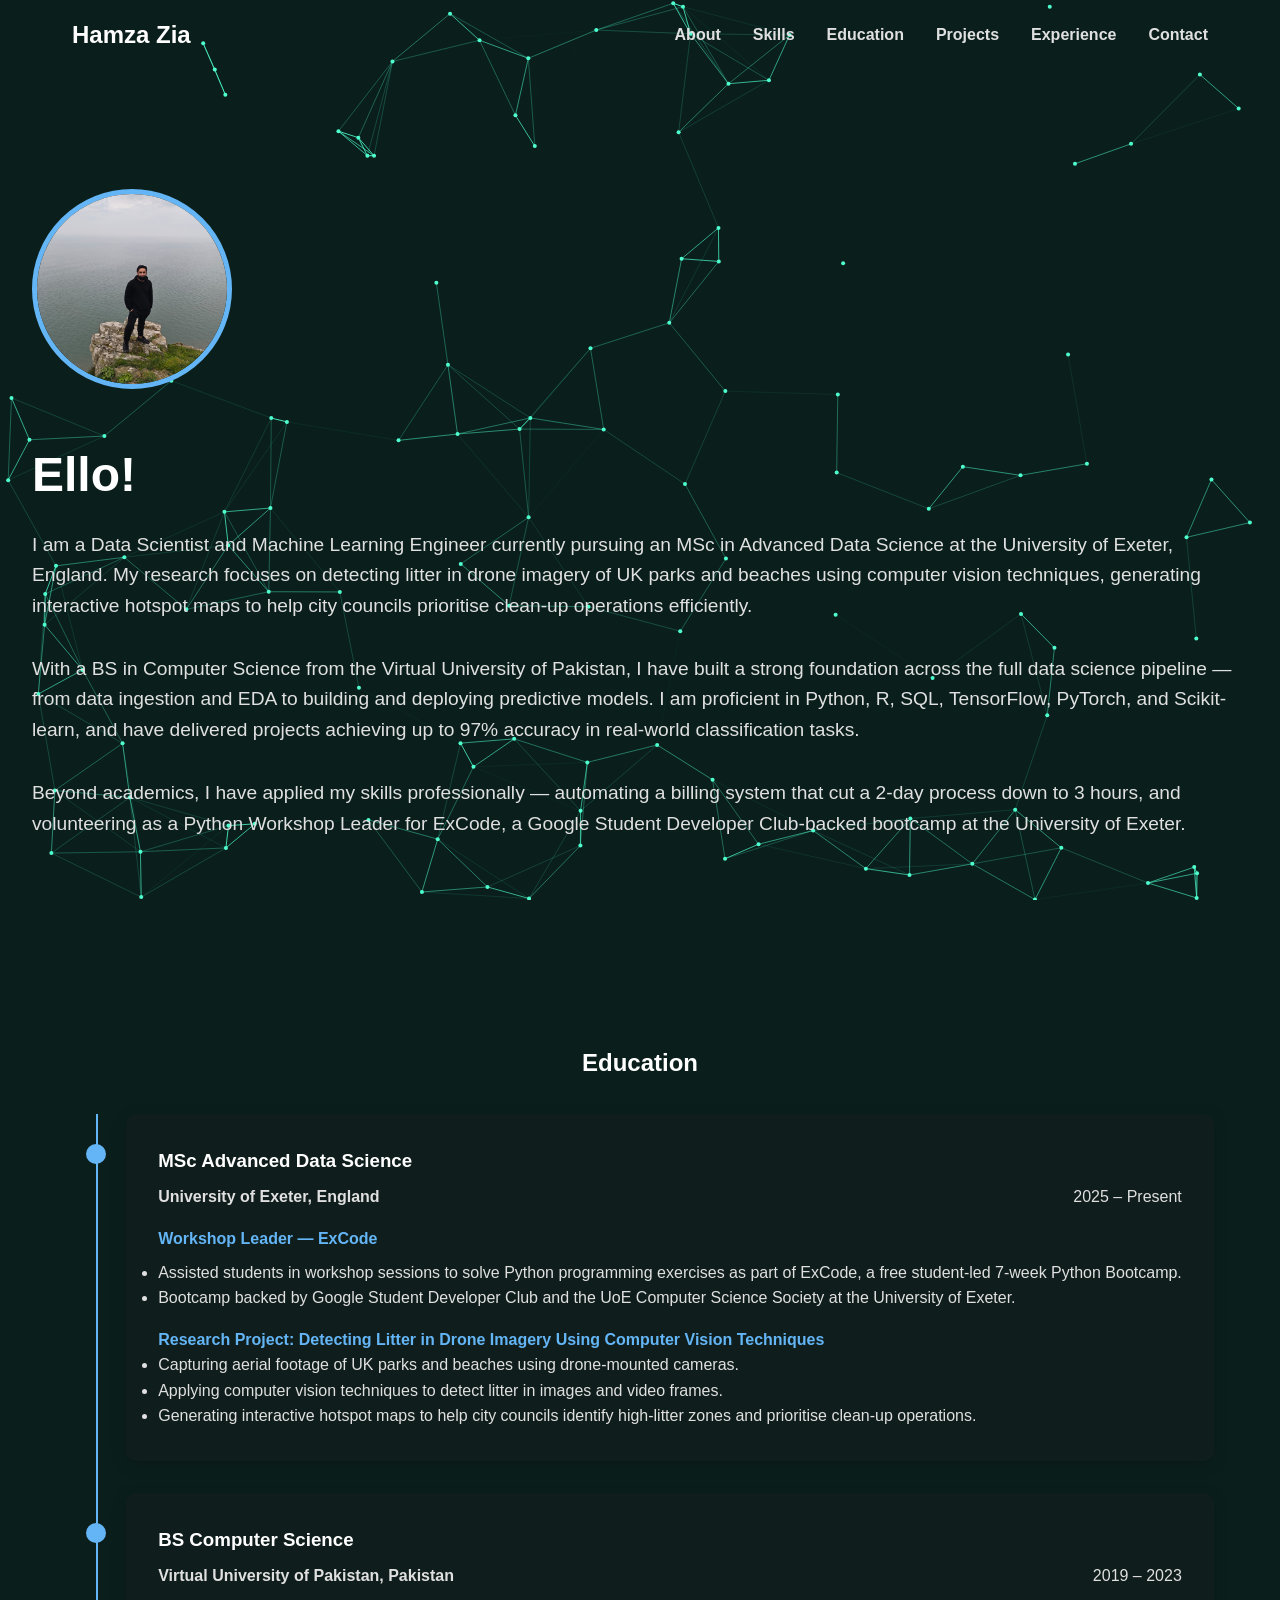
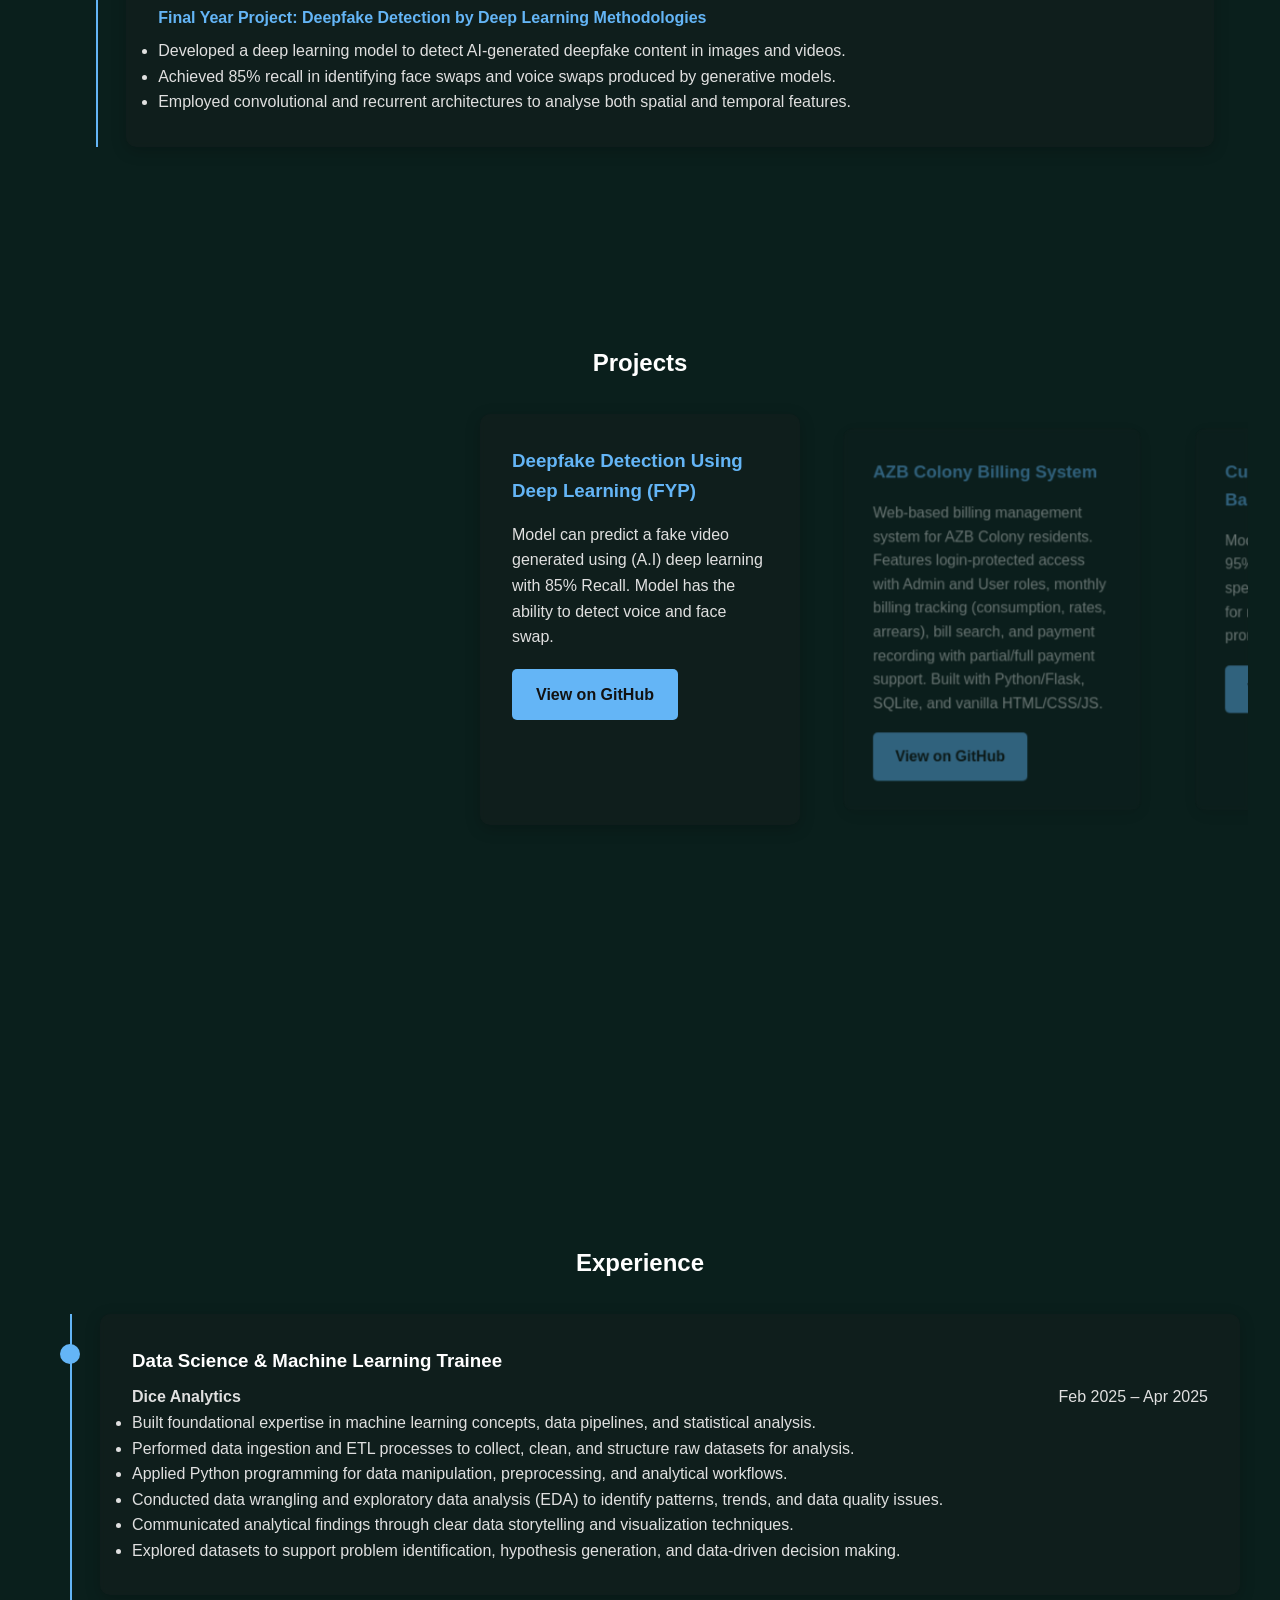
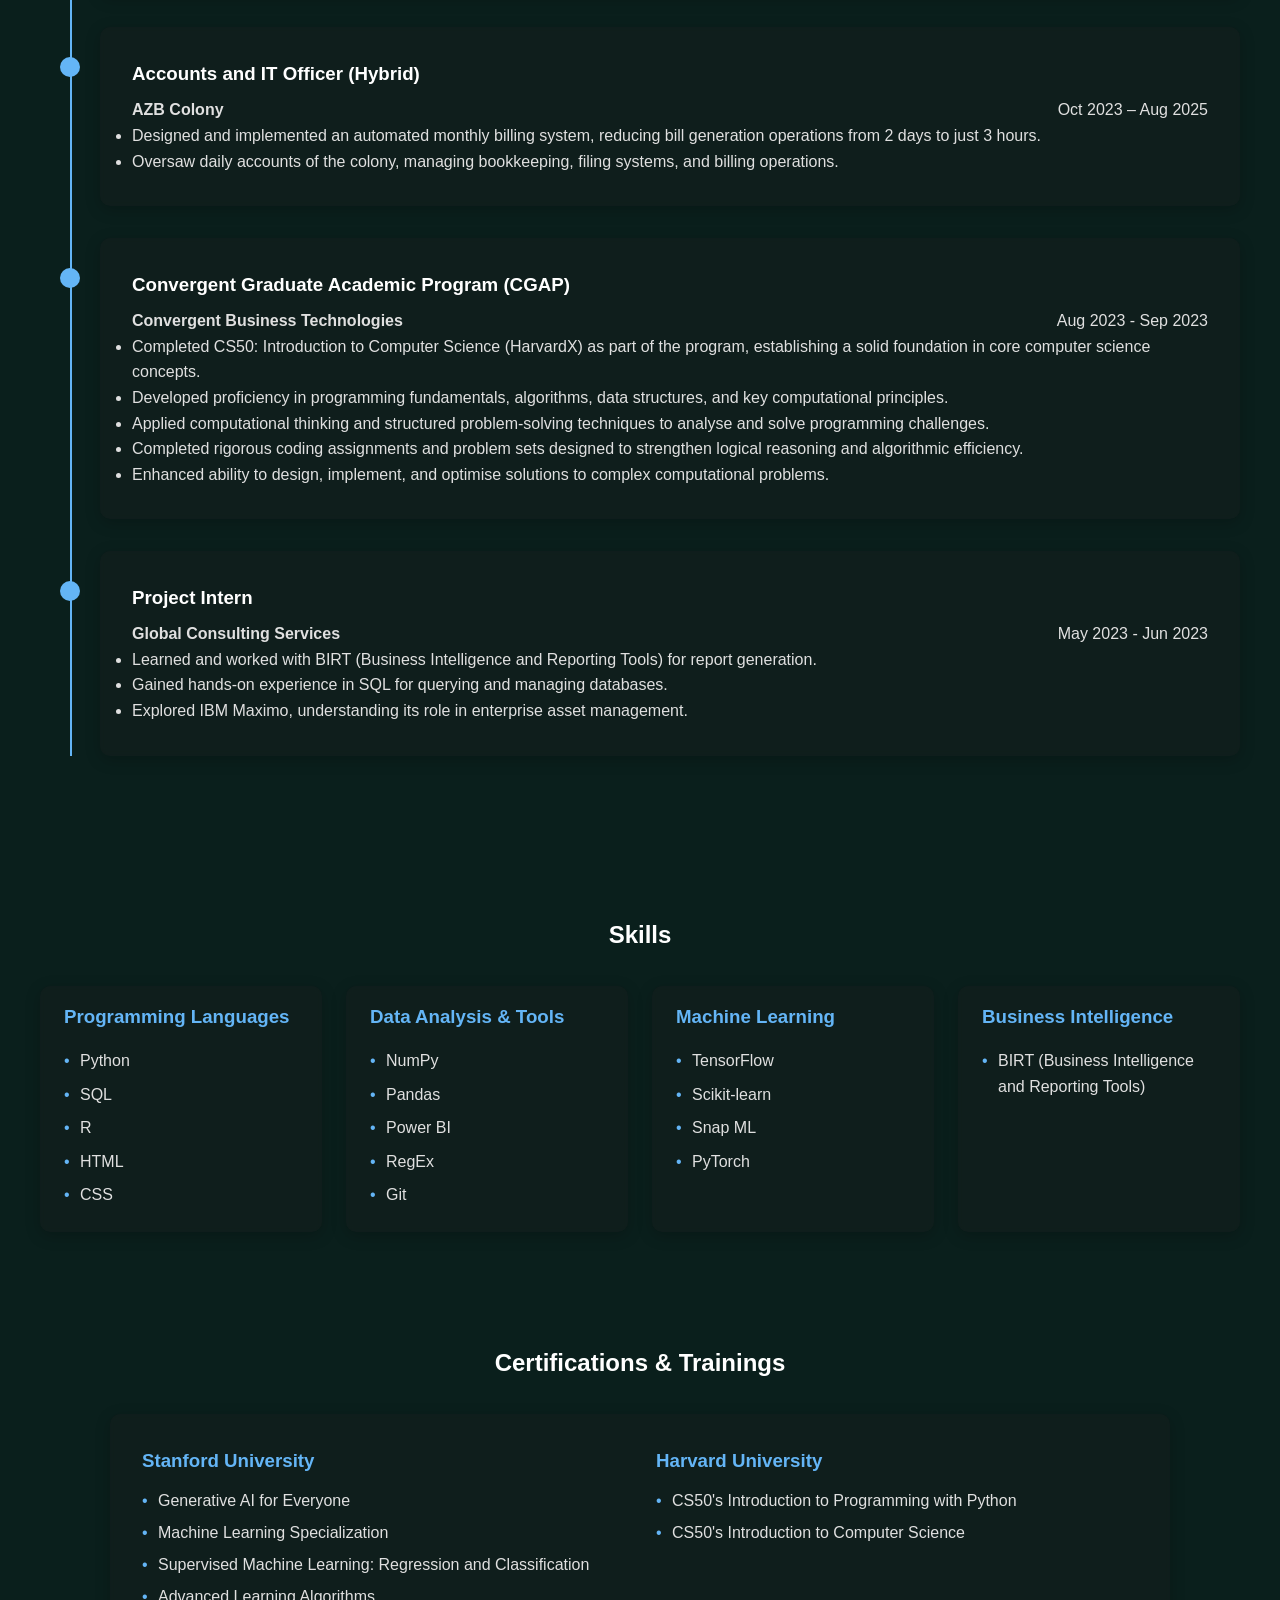
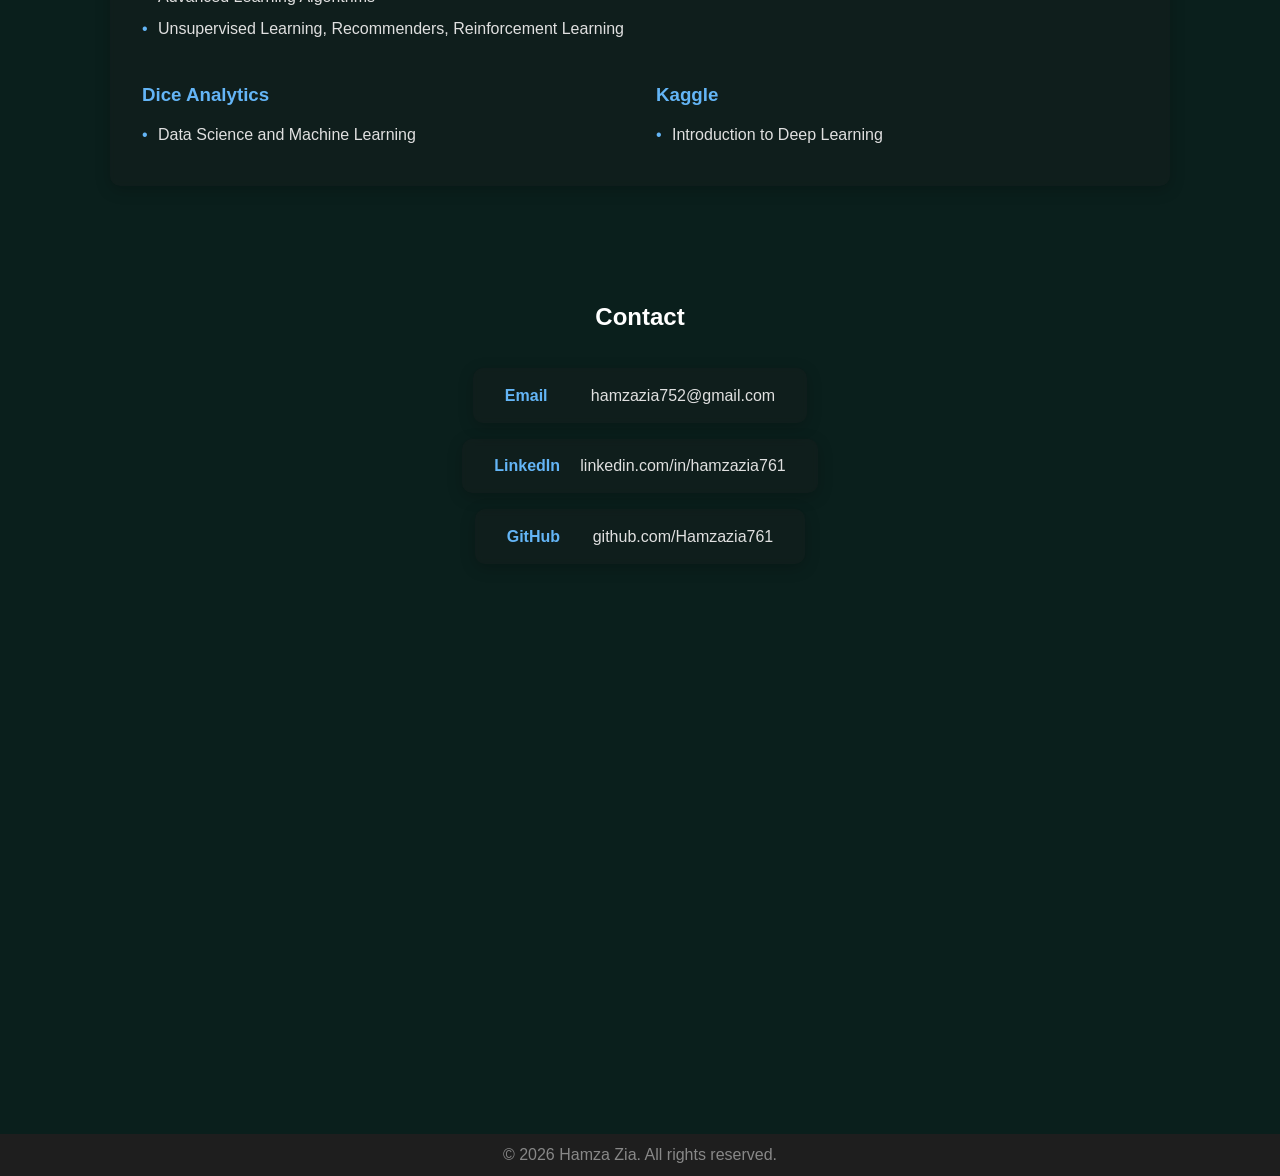
==== commit 8dfcf84e: "Add mobile responsive improvements - Hamburger nav menu for screens under 768px - Skills grid wraps " ====
--- a/index.html
+++ b/index.html
@@ -13,7 +13,10 @@
         <nav>
             <div class="nav-container">
                 <h1>Hamza Zia</h1>
-                <ul>
+                <button class="nav-toggle" id="navToggle" aria-label="Toggle navigation">
+                    <span></span><span></span><span></span>
+                </button>
+                <ul id="navMenu">
                     <li><a href="#about">About</a></li>
                     <li><a href="#skills">Skills</a></li>
                     <li><a href="#education">Education</a></li>
--- a/styles.css
+++ b/styles.css
@@ -413,16 +413,54 @@
     color: #888;
 }
 
+/* Hamburger button — hidden on desktop */
+.nav-toggle {
+    display: none;
+    flex-direction: column;
+    gap: 5px;
+    background: none;
+    border: none;
+    cursor: pointer;
+    padding: 4px;
+}
+.nav-toggle span {
+    display: block;
+    width: 24px;
+    height: 2px;
+    background: #e0e0e0;
+    border-radius: 2px;
+    transition: background 0.3s;
+}
+
 /* Responsive design */
 @media (max-width: 768px) {
+    /* Nav — hamburger */
+    .nav-toggle { display: flex; }
+
     .nav-container {
+        flex-wrap: wrap;
+        padding: 1rem;
+    }
+
+    nav ul {
+        display: none;
         flex-direction: column;
-        gap: 1rem;
-    }
-
-    nav ul {
-        gap: 1rem;
-    }
+        gap: 0;
+        position: absolute;
+        top: 56px;
+        left: 0;
+        width: 100%;
+        background: rgba(10, 31, 28, 0.97);
+        padding: 0.5rem 0;
+        z-index: 999;
+    }
+    nav ul.open { display: flex; }
+    nav ul li a {
+        display: block;
+        padding: 0.75rem 2rem;
+    }
+
+    main { margin-top: 60px; }
 
     .hero-content {
         flex-direction: column;
@@ -453,4 +491,20 @@
     #certifications .projects-grid {
         grid-template-columns: 1fr;
     }
+
+    /* Skills — wrap into 2 columns */
+    .skills-grid {
+        flex-wrap: wrap;
+    }
+    .skill-category {
+        flex: 1 1 calc(50% - 0.75rem);
+        min-width: 140px;
+    }
+
+    /* Contact — no fixed min-width */
+    .contact-item {
+        min-width: unset;
+        width: 100%;
+        padding: 0.9rem 1.25rem;
+    }
 }
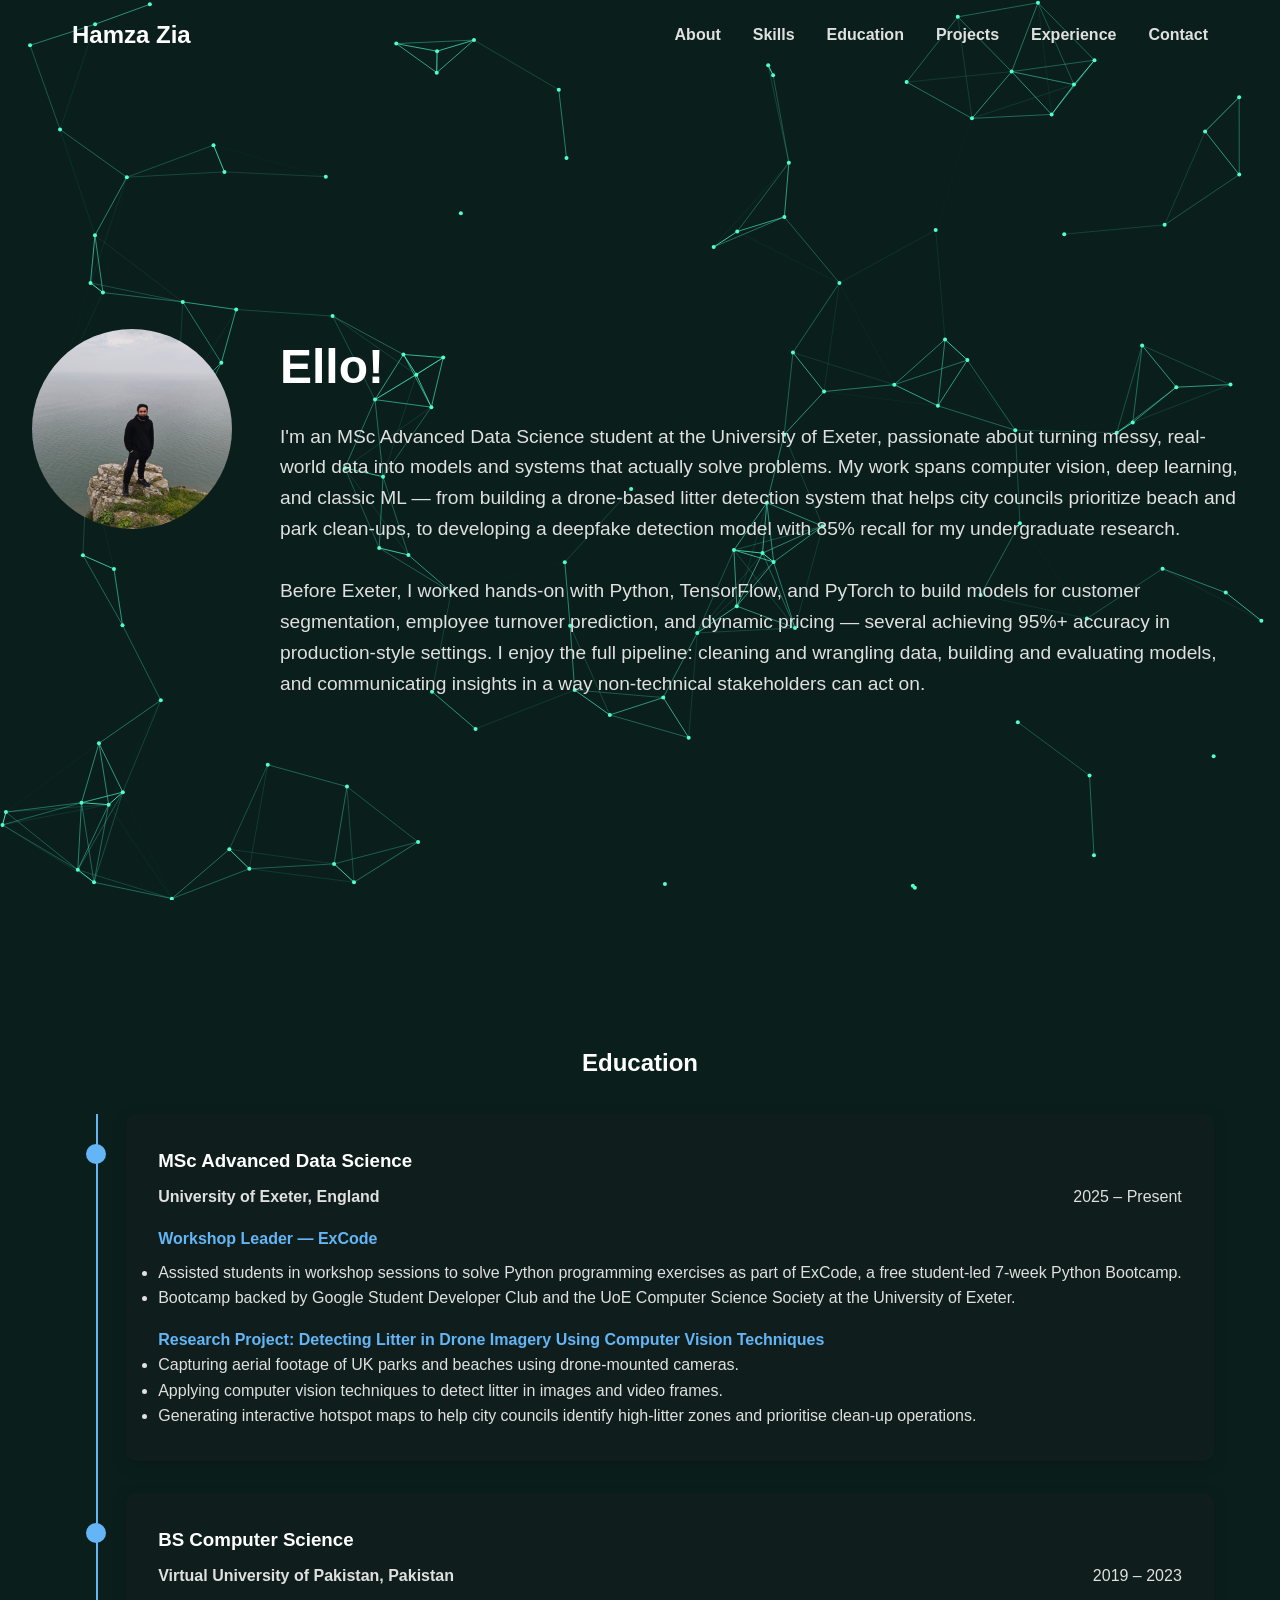
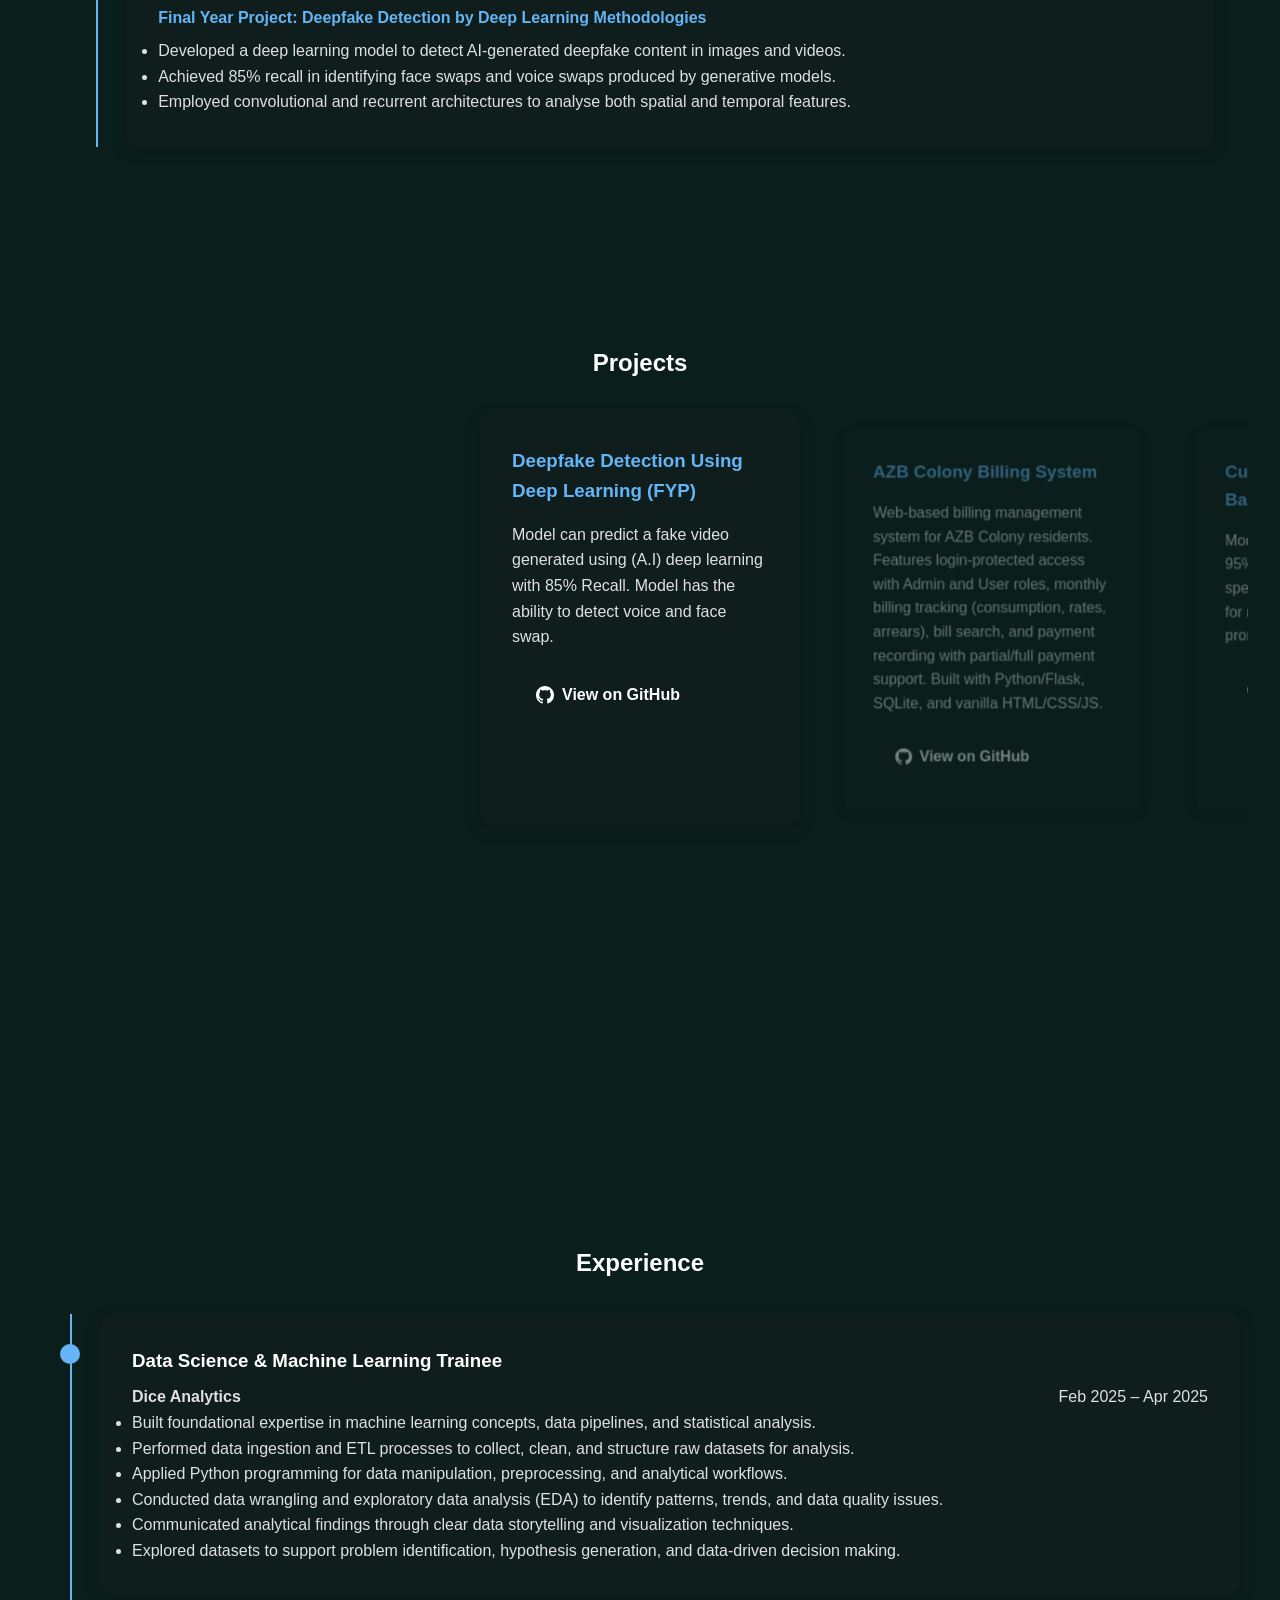
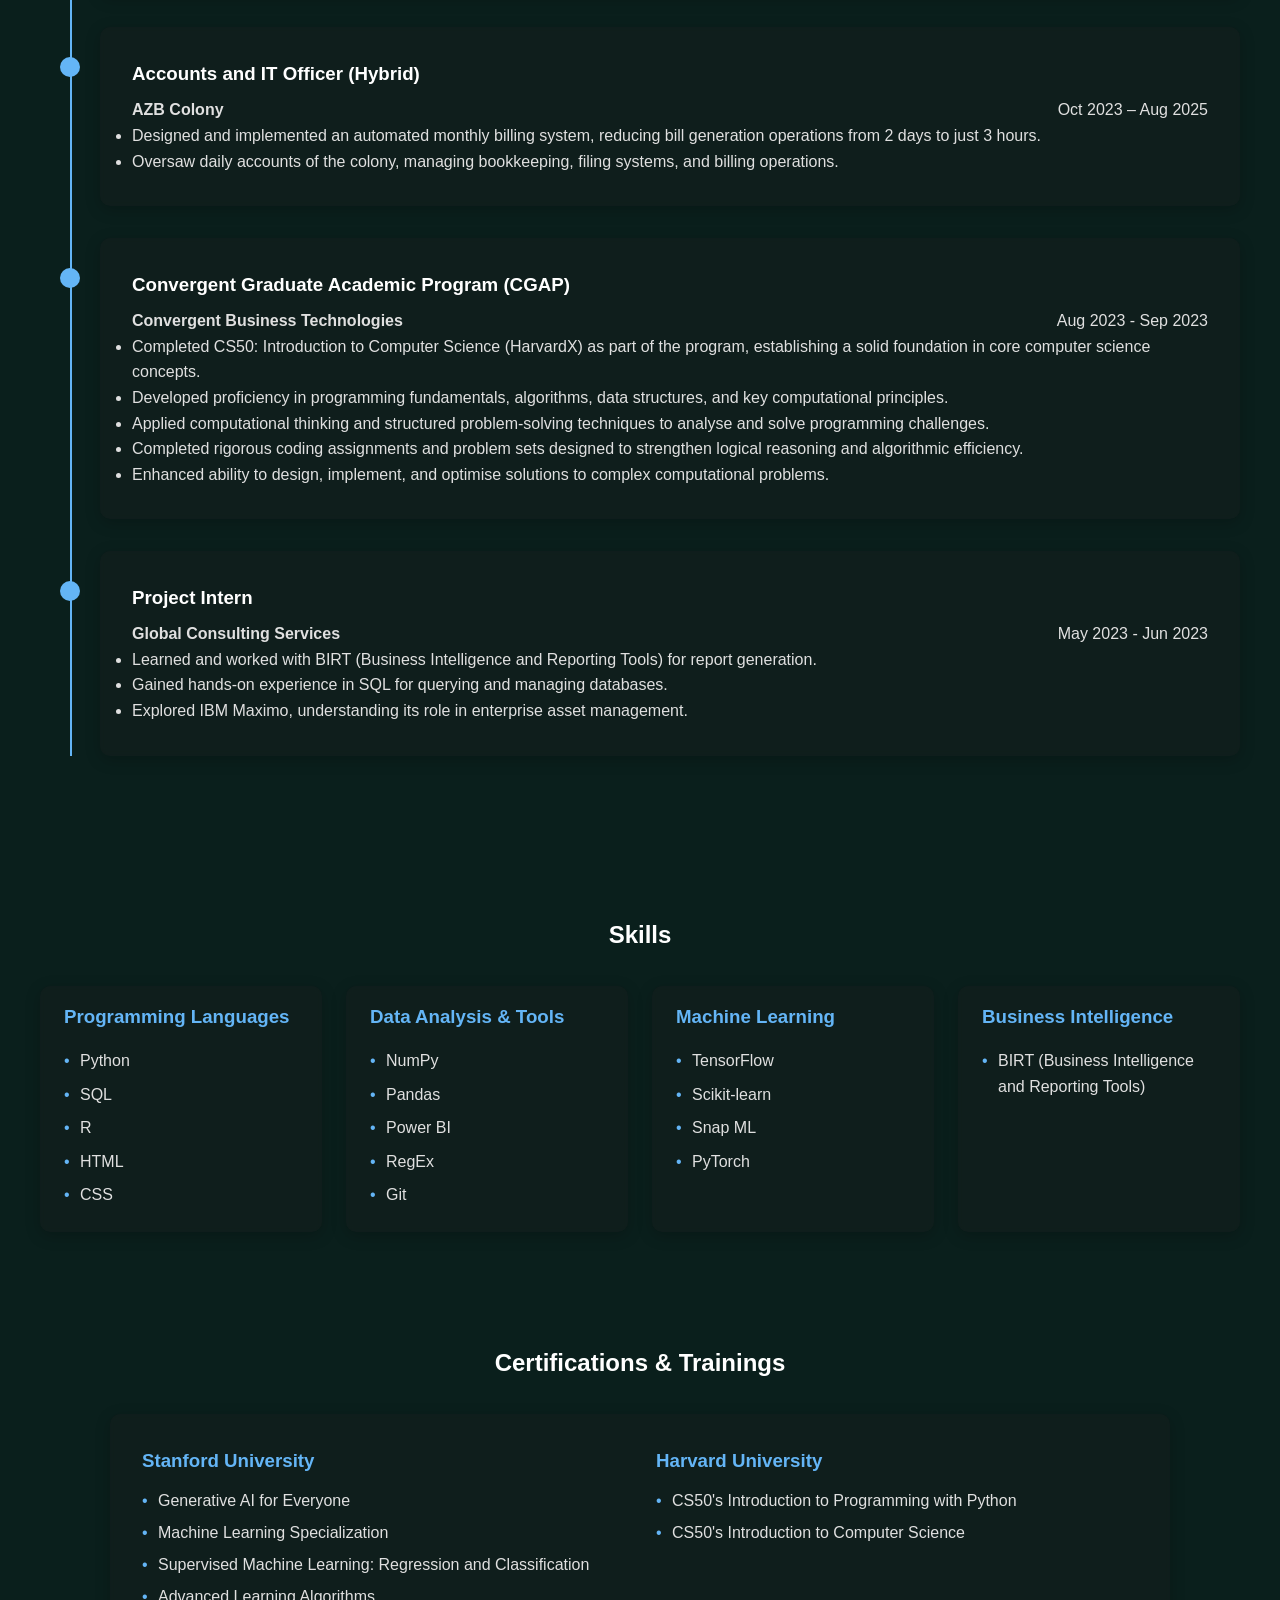
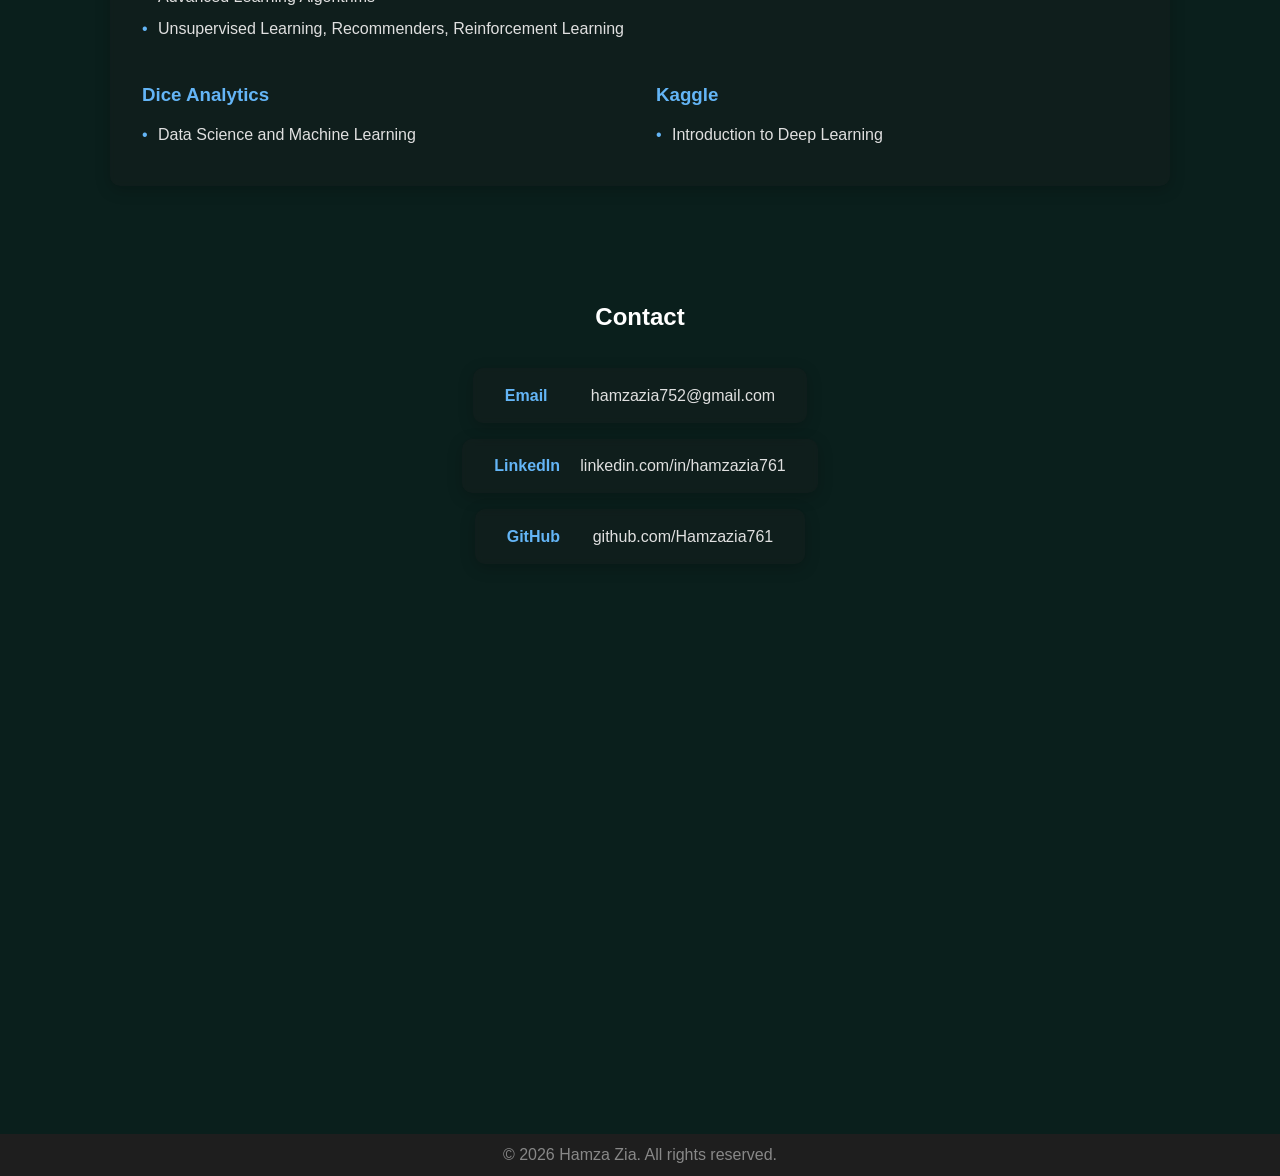
==== commit 25245b1d: "Update hero intro, add GitHub icons to project buttons, fix hero layout - Rewrite About section intr" ====
--- a/index.html
+++ b/index.html
@@ -34,9 +34,8 @@
                 <img src="assets/profile.jpg" alt="Hamza Zia" class="profile-img">
                 <div class="hero-text">
                     <h2>Ello!</h2>
-                    <p>I am a Data Scientist and Machine Learning Engineer currently pursuing an MSc in Advanced Data Science at the University of Exeter, England. My research focuses on detecting litter in drone imagery of UK parks and beaches using computer vision techniques, generating interactive hotspot maps to help city councils prioritise clean-up operations efficiently.</p>
-                    <p style="margin-top:1rem;">With a BS in Computer Science from the Virtual University of Pakistan, I have built a strong foundation across the full data science pipeline — from data ingestion and EDA to building and deploying predictive models. I am proficient in Python, R, SQL, TensorFlow, PyTorch, and Scikit-learn, and have delivered projects achieving up to 97% accuracy in real-world classification tasks.</p>
-                    <p style="margin-top:1rem;">Beyond academics, I have applied my skills professionally — automating a billing system that cut a 2-day process down to 3 hours, and volunteering as a Python Workshop Leader for ExCode, a Google Student Developer Club-backed bootcamp at the University of Exeter.</p>
+                    <p>I'm an MSc Advanced Data Science student at the University of Exeter, passionate about turning messy, real-world data into models and systems that actually solve problems. My work spans computer vision, deep learning, and classic ML — from building a drone-based litter detection system that helps city councils prioritize beach and park clean-ups, to developing a deepfake detection model with 85% recall for my undergraduate research.</p>
+                    <p style="margin-top:1rem;">Before Exeter, I worked hands-on with Python, TensorFlow, and PyTorch to build models for customer segmentation, employee turnover prediction, and dynamic pricing — several achieving 95%+ accuracy in production-style settings. I enjoy the full pipeline: cleaning and wrangling data, building and evaluating models, and communicating insights in a way non-technical stakeholders can act on.</p>
                 </div>
             </div>
         </section>
@@ -83,27 +82,27 @@
                     <div class="project-card">
                         <h3>Deepfake Detection Using Deep Learning (FYP)</h3>
                         <p>Model can predict a fake video generated using (A.I) deep learning with 85% Recall. Model has the ability to detect voice and face swap.</p>
-                        <a href="https://github.com/Hamzazia761/Deepfake-Detection" target="_blank" class="btn">View on GitHub</a>
+                        <a href="https://github.com/Hamzazia761/Deepfake-Detection" target="_blank" class="btn"><svg class="github-icon" width="18" height="18" viewBox="0 0 16 16" aria-hidden="true"><path d="M8 0C3.58 0 0 3.58 0 8c0 3.54 2.29 6.53 5.47 7.59.4.07.55-.17.55-.38 0-.19-.01-.82-.01-1.49-2.01.37-2.53-.49-2.69-.94-.09-.23-.48-.94-.82-1.13-.28-.15-.68-.52-.01-.53.63-.01 1.08.58 1.23.82.72 1.21 1.87.87 2.33.66.07-.52.28-.87.51-1.07-1.78-.2-3.64-.89-3.64-3.95 0-.87.31-1.59.82-2.15-.08-.2-.36-1.02.08-2.12 0 0 .67-.21 2.2.82.64-.18 1.32-.27 2-.27.68 0 1.36.09 2 .27 1.53-1.04 2.2-.82 2.2-.82.44 1.1.16 1.92.08 2.12.51.56.82 1.27.82 2.15 0 3.07-1.87 3.75-3.65 3.95.29.25.54.73.54 1.48 0 1.07-.01 1.93-.01 2.2 0 .21.15.46.55.38A8.01 8.01 0 0 0 16 8c0-4.42-3.58-8-8-8Z"/></svg>View on GitHub</a>
                     </div>
                     <div class="project-card">
                         <h3>AZB Colony Billing System</h3>
                         <p>Web-based billing management system for AZB Colony residents. Features login-protected access with Admin and User roles, monthly billing tracking (consumption, rates, arrears), bill search, and payment recording with partial/full payment support. Built with Python/Flask, SQLite, and vanilla HTML/CSS/JS.</p>
-                        <a href="https://github.com/Hamzazia761/azb-billing" target="_blank" class="btn">View on GitHub</a>
+                        <a href="https://github.com/Hamzazia761/azb-billing" target="_blank" class="btn"><svg class="github-icon" width="18" height="18" viewBox="0 0 16 16" aria-hidden="true"><path d="M8 0C3.58 0 0 3.58 0 8c0 3.54 2.29 6.53 5.47 7.59.4.07.55-.17.55-.38 0-.19-.01-.82-.01-1.49-2.01.37-2.53-.49-2.69-.94-.09-.23-.48-.94-.82-1.13-.28-.15-.68-.52-.01-.53.63-.01 1.08.58 1.23.82.72 1.21 1.87.87 2.33.66.07-.52.28-.87.51-1.07-1.78-.2-3.64-.89-3.64-3.95 0-.87.31-1.59.82-2.15-.08-.2-.36-1.02.08-2.12 0 0 .67-.21 2.2.82.64-.18 1.32-.27 2-.27.68 0 1.36.09 2 .27 1.53-1.04 2.2-.82 2.2-.82.44 1.1.16 1.92.08 2.12.51.56.82 1.27.82 2.15 0 3.07-1.87 3.75-3.65 3.95.29.25.54.73.54 1.48 0 1.07-.01 1.93-.01 2.2 0 .21.15.46.55.38A8.01 8.01 0 0 0 16 8c0-4.42-3.58-8-8-8Z"/></svg>View on GitHub</a>
                     </div>
                     <div class="project-card">
                         <h3>Customer Segmentation Based On Annual Spending</h3>
                         <p>Model can classify with precision of 95% that a customer belongs to a specific category, it is further used for recommending products, deals, promotions.</p>
-                        <a href="https://github.com/Hamzazia761/Customer-Segmentation-Based-On-Annual-Spending.git" target="_blank" class="btn">View on GitHub</a>
+                        <a href="https://github.com/Hamzazia761/Customer-Segmentation-Based-On-Annual-Spending.git" target="_blank" class="btn"><svg class="github-icon" width="18" height="18" viewBox="0 0 16 16" aria-hidden="true"><path d="M8 0C3.58 0 0 3.58 0 8c0 3.54 2.29 6.53 5.47 7.59.4.07.55-.17.55-.38 0-.19-.01-.82-.01-1.49-2.01.37-2.53-.49-2.69-.94-.09-.23-.48-.94-.82-1.13-.28-.15-.68-.52-.01-.53.63-.01 1.08.58 1.23.82.72 1.21 1.87.87 2.33.66.07-.52.28-.87.51-1.07-1.78-.2-3.64-.89-3.64-3.95 0-.87.31-1.59.82-2.15-.08-.2-.36-1.02.08-2.12 0 0 .67-.21 2.2.82.64-.18 1.32-.27 2-.27.68 0 1.36.09 2 .27 1.53-1.04 2.2-.82 2.2-.82.44 1.1.16 1.92.08 2.12.51.56.82 1.27.82 2.15 0 3.07-1.87 3.75-3.65 3.95.29.25.54.73.54 1.48 0 1.07-.01 1.93-.01 2.2 0 .21.15.46.55.38A8.01 8.01 0 0 0 16 8c0-4.42-3.58-8-8-8Z"/></svg>View on GitHub</a>
                     </div>
                     <div class="project-card">
                         <h3>Employee Turnover Monitoring Model</h3>
                         <p>Model can successfully predict with 97% accuracy based on several features such as promoted in last 5 years, pay, weekly hours etc. whether the employee will leave the company or not.</p>
-                        <a href="https://github.com/Hamzazia761/Employee-Turnover-Monitoring-Model.git" target="_blank" class="btn">View on GitHub</a>
+                        <a href="https://github.com/Hamzazia761/Employee-Turnover-Monitoring-Model.git" target="_blank" class="btn"><svg class="github-icon" width="18" height="18" viewBox="0 0 16 16" aria-hidden="true"><path d="M8 0C3.58 0 0 3.58 0 8c0 3.54 2.29 6.53 5.47 7.59.4.07.55-.17.55-.38 0-.19-.01-.82-.01-1.49-2.01.37-2.53-.49-2.69-.94-.09-.23-.48-.94-.82-1.13-.28-.15-.68-.52-.01-.53.63-.01 1.08.58 1.23.82.72 1.21 1.87.87 2.33.66.07-.52.28-.87.51-1.07-1.78-.2-3.64-.89-3.64-3.95 0-.87.31-1.59.82-2.15-.08-.2-.36-1.02.08-2.12 0 0 .67-.21 2.2.82.64-.18 1.32-.27 2-.27.68 0 1.36.09 2 .27 1.53-1.04 2.2-.82 2.2-.82.44 1.1.16 1.92.08 2.12.51.56.82 1.27.82 2.15 0 3.07-1.87 3.75-3.65 3.95.29.25.54.73.54 1.48 0 1.07-.01 1.93-.01 2.2 0 .21.15.46.55.38A8.01 8.01 0 0 0 16 8c0-4.42-3.58-8-8-8Z"/></svg>View on GitHub</a>
                     </div>
                     <div class="project-card">
                         <h3>Customised Train Ticket Price Predictor</h3>
                         <p>Price of the ticket can be predicted with 94% precision, pricing is changed regularly based on demand and time. Data is scraped regularly and it can be predicted what the fare will be given destination, origin, class of train etc.</p>
-                        <a href="https://github.com/Hamzazia761/Customised-Train-Ticket-Price.git" target="_blank" class="btn">View on GitHub</a>
+                        <a href="https://github.com/Hamzazia761/Customised-Train-Ticket-Price.git" target="_blank" class="btn"><svg class="github-icon" width="18" height="18" viewBox="0 0 16 16" aria-hidden="true"><path d="M8 0C3.58 0 0 3.58 0 8c0 3.54 2.29 6.53 5.47 7.59.4.07.55-.17.55-.38 0-.19-.01-.82-.01-1.49-2.01.37-2.53-.49-2.69-.94-.09-.23-.48-.94-.82-1.13-.28-.15-.68-.52-.01-.53.63-.01 1.08.58 1.23.82.72 1.21 1.87.87 2.33.66.07-.52.28-.87.51-1.07-1.78-.2-3.64-.89-3.64-3.95 0-.87.31-1.59.82-2.15-.08-.2-.36-1.02.08-2.12 0 0 .67-.21 2.2.82.64-.18 1.32-.27 2-.27.68 0 1.36.09 2 .27 1.53-1.04 2.2-.82 2.2-.82.44 1.1.16 1.92.08 2.12.51.56.82 1.27.82 2.15 0 3.07-1.87 3.75-3.65 3.95.29.25.54.73.54 1.48 0 1.07-.01 1.93-.01 2.2 0 .21.15.46.55.38A8.01 8.01 0 0 0 16 8c0-4.42-3.58-8-8-8Z"/></svg>View on GitHub</a>
                     </div>
                 </div>
             </div>
--- a/styles.css
+++ b/styles.css
@@ -1,510 +1,523 @@
-/* Contact */
-#contact h2 {
-    text-align: center;
-    margin-bottom: 2rem;
-}
-
-.contact-links {
-    display: flex;
-    flex-direction: column;
-    gap: 1rem;
-    align-items: center;
-    width: 100%;
-}
-
-.contact-item {
-    display: flex;
-    gap: 1rem;
-    align-items: center;
-    background: rgba(30, 30, 30, 0.3);
-    backdrop-filter: blur(3px);
-    -webkit-backdrop-filter: blur(3px);
-    padding: 0.9rem 2rem;
-    border-radius: 10px;
-    box-shadow: 0 4px 16px rgba(0,0,0,0.2);
-    color: #e0e0e0;
-    text-decoration: none;
-    min-width: 320px;
-    transition: background 0.3s;
-}
-
-.contact-item:hover {
-    background: rgba(100, 181, 246, 0.15);
-    text-decoration: none;
-}
-
-.contact-label {
-    color: #64b5f6;
-    font-weight: bold;
-    min-width: 70px;
-}
-/* Reset and base styles */
-* {
-    margin: 0;
-    padding: 0;
-    box-sizing: border-box;
-}
-
-body {
-    font-family: 'Arial', sans-serif;
-    line-height: 1.6;
-    color: #e0e0e0;
-    background: #0a1f1c;
-    scroll-behavior: smooth;
-}
-
-h1, h2, h3 {
-    color: #ffffff;
-}
-
-a {
-    color: #64b5f6;
-    text-decoration: none;
-}
-
-a:hover {
-    text-decoration: underline;
-}
-
-/* Header */
-header {
-    position: fixed;
-    top: 0;
-    width: 100%;
-    background-color: transparent;
-    z-index: 1000;
-    box-shadow: none;
-}
-
-.nav-container {
-    max-width: 1200px;
-    margin: 0 auto;
-    display: flex;
-    justify-content: space-between;
-    align-items: center;
-    padding: 1rem 2rem;
-}
-
-nav ul {
-    list-style: none;
-    display: flex;
-    gap: 2rem;
-}
-
-nav a {
-    color: #e0e0e0;
-    font-weight: bold;
-    transition: color 0.3s;
-}
-
-nav a:hover {
-    color: #64b5f6;
-}
-
-/* Main content */
-main {
-    margin-top: 80px;
-}
-
-section {
-    padding: 4rem 2rem;
-    min-height: 100vh;
-    display: flex;
-    align-items: center;
-}
-
-.container {
-    max-width: 1200px;
-    margin: 0 auto;
-}
-
-/* Hero section */
-.hero {
-}
-
-.hero-content {
-    display: flex;
-    align-items: center;
-    gap: 3rem;
-    flex-wrap: wrap;
-}
-
-.profile-img {
-    width: 200px;
-    height: 200px;
-    border-radius: 50%;
-    object-fit: cover;
-    border: 5px solid #64b5f6;
-}
-
-.hero-text h2 {
-    font-size: 3rem;
-    margin-bottom: 1rem;
-}
-
-.hero-text p {
-    font-size: 1.2rem;
-    margin-bottom: 2rem;
-}
-
-.btn {
-    display: inline-block;
-    padding: 0.8rem 1.5rem;
-    background-color: #64b5f6;
-    color: #121212;
-    border-radius: 5px;
-    font-weight: bold;
-    transition: background-color 0.3s;
-}
-
-.btn:hover {
-    background-color: #42a5f5;
-}
-
-/* Skills section */
-.skills-grid {
-    display: flex;
-    gap: 1.5rem;
-    margin-top: 2rem;
-    flex-wrap: nowrap;
-    justify-content: center;
-    width: 100%;
-}
-
-.skill-category {
-    background: rgba(30, 30, 30, 0.3);
-    backdrop-filter: blur(3px);
-    -webkit-backdrop-filter: blur(3px);
-    padding: 1rem 1.5rem;
-    border-radius: 10px;
-    box-shadow: 0 4px 16px rgba(0,0,0,0.2);
-    flex: 1 1 0;
-    min-width: 0;
-}
-
-.skill-category h3 {
-    margin-bottom: 1rem;
-    color: #64b5f6;
-}
-
-.skill-category ul {
-    list-style: none;
-}
-
-.skill-category li {
-    margin-bottom: 0.5rem;
-    padding-left: 1rem;
-    position: relative;
-}
-
-.skill-category li::before {
-    content: '•';
-    color: #64b5f6;
-    position: absolute;
-    left: 0;
-}
-
-/* Experience section */
-.timeline {
-    position: relative;
-    margin-top: 2rem;
-}
-
-.timeline::before {
-    content: '';
-    position: absolute;
-    left: 30px;
-    top: 0;
-    bottom: 0;
-    width: 2px;
-    background-color: #64b5f6;
-}
-
-.timeline-item {
-    margin-left: 60px;
-    margin-bottom: 2rem;
-    background: rgba(30, 30, 30, 0.3);
-    backdrop-filter: blur(3px);
-    -webkit-backdrop-filter: blur(3px);
-    padding: 2rem;
-    border-radius: 10px;
-    box-shadow: 0 4px 16px rgba(0,0,0,0.2);
-    position: relative;
-}
-
-.timeline-item::before {
-    content: '';
-    position: absolute;
-    left: -40px;
-    top: 30px;
-    width: 20px;
-    height: 20px;
-    background-color: #64b5f6;
-    border-radius: 50%;
-}
-
-.timeline-item h3 {
-    margin-bottom: 0.5rem;
-}
-
-.timeline-item p:first-of-type {
-    color: #64b5f6;
-    font-weight: bold;
-    margin-bottom: 0.5rem;
-}
-
-/* Projects section */
-.projects-grid {
-    display: flex;
-    gap: 2rem;
-    margin-top: 2rem;
-    flex-wrap: wrap;
-    justify-content: center;
-    overflow-x: hidden;
-    padding-bottom: 0;
-}
-
-.project-card {
-    background: rgba(30, 30, 30, 0.3);
-    backdrop-filter: blur(3px);
-    -webkit-backdrop-filter: blur(3px);
-    padding: 2rem;
-    border-radius: 10px;
-    box-shadow: 0 4px 16px rgba(0,0,0,0.2);
-    min-width: 320px;
-    max-width: 380px;
-    flex: 0 0 320px;
-    transition: transform 0.3s;
-}
-
-.project-card:hover {
-    transform: translateY(-5px);
-}
-
-.project-card h3 {
-    margin-bottom: 1rem;
-    color: #64b5f6;
-}
-
-.project-card p {
-    margin-bottom: 1.2rem;
-}
-
-.project-card ul {
-    list-style: none;
-}
-
-.project-card li {
-    margin-bottom: 0.5rem;
-    padding-left: 1rem;
-    position: relative;
-}
-
-.project-card li::before {
-    content: '•';
-    color: #64b5f6;
-    position: absolute;
-    left: 0;
-}
-
-.cert-box {
-    background: rgba(30, 30, 30, 0.3);
-    backdrop-filter: blur(3px);
-    -webkit-backdrop-filter: blur(3px);
-    padding: 2rem;
-    border-radius: 10px;
-    box-shadow: 0 4px 16px rgba(0,0,0,0.2);
-    width: 100%;
-    display: grid;
-    grid-template-columns: repeat(2, 1fr);
-    gap: 2rem;
-    margin-top: 2rem;
-}
-
-.cert-group h3 {
-    color: #64b5f6;
-    margin-bottom: 0.75rem;
-}
-
-.cert-group ul {
-    list-style: none;
-}
-
-.cert-group li {
-    padding-left: 1rem;
-    position: relative;
-    margin-bottom: 0.4rem;
-}
-
-.cert-group li::before {
-    content: '•';
-    color: #64b5f6;
-    position: absolute;
-    left: 0;
-}
-
-#projects,
-#experience,
-#education,
-#skills,
-#certifications,
-#contact {
-    flex-direction: column;
-    align-items: center;
-    justify-content: flex-start;
-}
-
-#skills,
-#certifications {
-    min-height: unset;
-    padding-bottom: 3rem;
-}
-
-#experience h2,
-#education h2,
-#skills h2,
-#certifications h2 {
-    text-align: center;
-    margin-bottom: 2rem;
-}
-
-/* Projects carousel */
-.carousel-wrapper {
-    overflow: hidden;
-    width: 100%;
-    position: relative;
-    padding: 2rem 0;
-}
-
-.carousel-track {
-    display: flex;
-    gap: 2rem;
-    transition: transform 0.6s cubic-bezier(0.25, 0.46, 0.45, 0.94);
-    will-change: transform;
-}
-
-.carousel-track .project-card {
-    flex: 0 0 320px;
-    min-width: 0;
-    max-width: 320px;
-    height: auto;
-    opacity: 0.45;
-    transform: scale(0.93);
-    transition: opacity 0.6s ease, transform 0.6s ease;
-}
-
-.carousel-track .project-card.active {
-    opacity: 1;
-    transform: scale(1);
-}
-
-@media (max-width: 768px) {
-    .carousel-track .project-card {
-        flex: 0 0 260px;
-        max-width: 260px;
-    }
-}
-
-/* Footer */
-footer {
-    background-color: #1e1e1e;
-    text-align: center;
-    padding: 0.5rem;
-    color: #888;
-}
-
-/* Hamburger button — hidden on desktop */
-.nav-toggle {
-    display: none;
-    flex-direction: column;
-    gap: 5px;
-    background: none;
-    border: none;
-    cursor: pointer;
-    padding: 4px;
-}
-.nav-toggle span {
-    display: block;
-    width: 24px;
-    height: 2px;
-    background: #e0e0e0;
-    border-radius: 2px;
-    transition: background 0.3s;
-}
-
-/* Responsive design */
-@media (max-width: 768px) {
-    /* Nav — hamburger */
-    .nav-toggle { display: flex; }
-
-    .nav-container {
-        flex-wrap: wrap;
-        padding: 1rem;
-    }
-
-    nav ul {
-        display: none;
-        flex-direction: column;
-        gap: 0;
-        position: absolute;
-        top: 56px;
-        left: 0;
-        width: 100%;
-        background: rgba(10, 31, 28, 0.97);
-        padding: 0.5rem 0;
-        z-index: 999;
-    }
-    nav ul.open { display: flex; }
-    nav ul li a {
-        display: block;
-        padding: 0.75rem 2rem;
-    }
-
-    main { margin-top: 60px; }
-
-    .hero-content {
-        flex-direction: column;
-        text-align: center;
-    }
-
-    .profile-img {
-        width: 150px;
-        height: 150px;
-    }
-
-    .hero-text h2 {
-        font-size: 2rem;
-    }
-
-    section {
-        padding: 2rem 1rem;
-    }
-
-    .timeline-item {
-        margin-left: 40px;
-    }
-
-    .timeline-item::before {
-        left: -30px;
-    }
-
-    #certifications .projects-grid {
-        grid-template-columns: 1fr;
-    }
-
-    /* Skills — wrap into 2 columns */
-    .skills-grid {
-        flex-wrap: wrap;
-    }
-    .skill-category {
-        flex: 1 1 calc(50% - 0.75rem);
-        min-width: 140px;
-    }
-
-    /* Contact — no fixed min-width */
-    .contact-item {
-        min-width: unset;
-        width: 100%;
-        padding: 0.9rem 1.25rem;
-    }
+/* Contact */
+#contact h2 {
+    text-align: center;
+    margin-bottom: 2rem;
+}
+
+.contact-links {
+    display: flex;
+    flex-direction: column;
+    gap: 1rem;
+    align-items: center;
+    width: 100%;
+}
+
+.contact-item {
+    display: flex;
+    gap: 1rem;
+    align-items: center;
+    background: rgba(30, 30, 30, 0.3);
+    backdrop-filter: blur(3px);
+    -webkit-backdrop-filter: blur(3px);
+    padding: 0.9rem 2rem;
+    border-radius: 10px;
+    box-shadow: 0 4px 16px rgba(0,0,0,0.2);
+    color: #e0e0e0;
+    text-decoration: none;
+    min-width: 320px;
+    transition: background 0.3s;
+}
+
+.contact-item:hover {
+    background: rgba(100, 181, 246, 0.15);
+    text-decoration: none;
+}
+
+.contact-label {
+    color: #64b5f6;
+    font-weight: bold;
+    min-width: 70px;
+}
+/* Reset and base styles */
+* {
+    margin: 0;
+    padding: 0;
+    box-sizing: border-box;
+}
+
+body {
+    font-family: 'Arial', sans-serif;
+    line-height: 1.6;
+    color: #e0e0e0;
+    background: #0a1f1c;
+    scroll-behavior: smooth;
+}
+
+h1, h2, h3 {
+    color: #ffffff;
+}
+
+a {
+    color: #64b5f6;
+    text-decoration: none;
+}
+
+a:hover {
+    text-decoration: underline;
+}
+
+/* Header */
+header {
+    position: fixed;
+    top: 0;
+    width: 100%;
+    background-color: transparent;
+    z-index: 1000;
+    box-shadow: none;
+}
+
+.nav-container {
+    max-width: 1200px;
+    margin: 0 auto;
+    display: flex;
+    justify-content: space-between;
+    align-items: center;
+    padding: 1rem 2rem;
+}
+
+nav ul {
+    list-style: none;
+    display: flex;
+    gap: 2rem;
+}
+
+nav a {
+    color: #e0e0e0;
+    font-weight: bold;
+    transition: color 0.3s;
+}
+
+nav a:hover {
+    color: #64b5f6;
+}
+
+/* Main content */
+main {
+    margin-top: 80px;
+}
+
+section {
+    padding: 4rem 2rem;
+    min-height: 100vh;
+    display: flex;
+    align-items: center;
+}
+
+.container {
+    max-width: 1200px;
+    margin: 0 auto;
+}
+
+/* Hero section */
+.hero {
+}
+
+.hero-content {
+    display: flex;
+    align-items: flex-start;
+    gap: 3rem;
+    flex-wrap: wrap;
+}
+
+.profile-img {
+    width: 200px;
+    height: 200px;
+    border-radius: 50%;
+    object-fit: cover;
+    flex-shrink: 0;
+}
+
+.hero-text {
+    flex: 1;
+    min-width: 280px;
+}
+
+.hero-text h2 {
+    font-size: 3rem;
+    margin-bottom: 1rem;
+}
+
+.hero-text p {
+    font-size: 1.2rem;
+    margin-bottom: 2rem;
+}
+
+.btn {
+    display: inline-flex;
+    align-items: center;
+    gap: 0.5rem;
+    padding: 0.8rem 1.5rem;
+    background-color: transparent;
+    border: none;
+    color: #fff;
+    border-radius: 5px;
+    font-weight: bold;
+    transition: background-color 0.3s;
+}
+
+.btn .github-icon {
+    fill: #fff;
+    flex-shrink: 0;
+}
+
+.btn:hover {
+    background-color: rgba(100, 181, 246, 0.15);
+}
+
+/* Skills section */
+.skills-grid {
+    display: flex;
+    gap: 1.5rem;
+    margin-top: 2rem;
+    flex-wrap: nowrap;
+    justify-content: center;
+    width: 100%;
+}
+
+.skill-category {
+    background: rgba(30, 30, 30, 0.3);
+    backdrop-filter: blur(3px);
+    -webkit-backdrop-filter: blur(3px);
+    padding: 1rem 1.5rem;
+    border-radius: 10px;
+    box-shadow: 0 4px 16px rgba(0,0,0,0.2);
+    flex: 1 1 0;
+    min-width: 0;
+}
+
+.skill-category h3 {
+    margin-bottom: 1rem;
+    color: #64b5f6;
+}
+
+.skill-category ul {
+    list-style: none;
+}
+
+.skill-category li {
+    margin-bottom: 0.5rem;
+    padding-left: 1rem;
+    position: relative;
+}
+
+.skill-category li::before {
+    content: '•';
+    color: #64b5f6;
+    position: absolute;
+    left: 0;
+}
+
+/* Experience section */
+.timeline {
+    position: relative;
+    margin-top: 2rem;
+}
+
+.timeline::before {
+    content: '';
+    position: absolute;
+    left: 30px;
+    top: 0;
+    bottom: 0;
+    width: 2px;
+    background-color: #64b5f6;
+}
+
+.timeline-item {
+    margin-left: 60px;
+    margin-bottom: 2rem;
+    background: rgba(30, 30, 30, 0.3);
+    backdrop-filter: blur(3px);
+    -webkit-backdrop-filter: blur(3px);
+    padding: 2rem;
+    border-radius: 10px;
+    box-shadow: 0 4px 16px rgba(0,0,0,0.2);
+    position: relative;
+}
+
+.timeline-item::before {
+    content: '';
+    position: absolute;
+    left: -40px;
+    top: 30px;
+    width: 20px;
+    height: 20px;
+    background-color: #64b5f6;
+    border-radius: 50%;
+}
+
+.timeline-item h3 {
+    margin-bottom: 0.5rem;
+}
+
+.timeline-item p:first-of-type {
+    color: #64b5f6;
+    font-weight: bold;
+    margin-bottom: 0.5rem;
+}
+
+/* Projects section */
+.projects-grid {
+    display: flex;
+    gap: 2rem;
+    margin-top: 2rem;
+    flex-wrap: wrap;
+    justify-content: center;
+    overflow-x: hidden;
+    padding-bottom: 0;
+}
+
+.project-card {
+    background: rgba(30, 30, 30, 0.3);
+    backdrop-filter: blur(3px);
+    -webkit-backdrop-filter: blur(3px);
+    padding: 2rem;
+    border-radius: 10px;
+    box-shadow: 0 4px 16px rgba(0,0,0,0.2);
+    min-width: 320px;
+    max-width: 380px;
+    flex: 0 0 320px;
+    transition: transform 0.3s;
+}
+
+.project-card:hover {
+    transform: translateY(-5px);
+}
+
+.project-card h3 {
+    margin-bottom: 1rem;
+    color: #64b5f6;
+}
+
+.project-card p {
+    margin-bottom: 1.2rem;
+}
+
+.project-card ul {
+    list-style: none;
+}
+
+.project-card li {
+    margin-bottom: 0.5rem;
+    padding-left: 1rem;
+    position: relative;
+}
+
+.project-card li::before {
+    content: '•';
+    color: #64b5f6;
+    position: absolute;
+    left: 0;
+}
+
+.cert-box {
+    background: rgba(30, 30, 30, 0.3);
+    backdrop-filter: blur(3px);
+    -webkit-backdrop-filter: blur(3px);
+    padding: 2rem;
+    border-radius: 10px;
+    box-shadow: 0 4px 16px rgba(0,0,0,0.2);
+    width: 100%;
+    display: grid;
+    grid-template-columns: repeat(2, 1fr);
+    gap: 2rem;
+    margin-top: 2rem;
+}
+
+.cert-group h3 {
+    color: #64b5f6;
+    margin-bottom: 0.75rem;
+}
+
+.cert-group ul {
+    list-style: none;
+}
+
+.cert-group li {
+    padding-left: 1rem;
+    position: relative;
+    margin-bottom: 0.4rem;
+}
+
+.cert-group li::before {
+    content: '•';
+    color: #64b5f6;
+    position: absolute;
+    left: 0;
+}
+
+#projects,
+#experience,
+#education,
+#skills,
+#certifications,
+#contact {
+    flex-direction: column;
+    align-items: center;
+    justify-content: flex-start;
+}
+
+#skills,
+#certifications {
+    min-height: unset;
+    padding-bottom: 3rem;
+}
+
+#experience h2,
+#education h2,
+#skills h2,
+#certifications h2 {
+    text-align: center;
+    margin-bottom: 2rem;
+}
+
+/* Projects carousel */
+.carousel-wrapper {
+    overflow: hidden;
+    width: 100%;
+    position: relative;
+    padding: 2rem 0;
+}
+
+.carousel-track {
+    display: flex;
+    gap: 2rem;
+    transition: transform 0.6s cubic-bezier(0.25, 0.46, 0.45, 0.94);
+    will-change: transform;
+}
+
+.carousel-track .project-card {
+    flex: 0 0 320px;
+    min-width: 0;
+    max-width: 320px;
+    height: auto;
+    opacity: 0.45;
+    transform: scale(0.93);
+    transition: opacity 0.6s ease, transform 0.6s ease;
+}
+
+.carousel-track .project-card.active {
+    opacity: 1;
+    transform: scale(1);
+}
+
+@media (max-width: 768px) {
+    .carousel-track .project-card {
+        flex: 0 0 260px;
+        max-width: 260px;
+    }
+}
+
+/* Footer */
+footer {
+    background-color: #1e1e1e;
+    text-align: center;
+    padding: 0.5rem;
+    color: #888;
+}
+
+/* Hamburger button — hidden on desktop */
+.nav-toggle {
+    display: none;
+    flex-direction: column;
+    gap: 5px;
+    background: none;
+    border: none;
+    cursor: pointer;
+    padding: 4px;
+}
+.nav-toggle span {
+    display: block;
+    width: 24px;
+    height: 2px;
+    background: #e0e0e0;
+    border-radius: 2px;
+    transition: background 0.3s;
+}
+
+/* Responsive design */
+@media (max-width: 768px) {
+    /* Nav — hamburger */
+    .nav-toggle { display: flex; }
+
+    .nav-container {
+        flex-wrap: wrap;
+        padding: 1rem;
+    }
+
+    nav ul {
+        display: none;
+        flex-direction: column;
+        gap: 0;
+        position: absolute;
+        top: 56px;
+        left: 0;
+        width: 100%;
+        background: rgba(10, 31, 28, 0.97);
+        padding: 0.5rem 0;
+        z-index: 999;
+    }
+    nav ul.open { display: flex; }
+    nav ul li a {
+        display: block;
+        padding: 0.75rem 2rem;
+    }
+
+    main { margin-top: 60px; }
+
+    .hero-content {
+        flex-direction: column;
+        text-align: center;
+    }
+
+    .profile-img {
+        width: 150px;
+        height: 150px;
+    }
+
+    .hero-text h2 {
+        font-size: 2rem;
+    }
+
+    section {
+        padding: 2rem 1rem;
+    }
+
+    .timeline-item {
+        margin-left: 40px;
+    }
+
+    .timeline-item::before {
+        left: -30px;
+    }
+
+    #certifications .projects-grid {
+        grid-template-columns: 1fr;
+    }
+
+    /* Skills — wrap into 2 columns */
+    .skills-grid {
+        flex-wrap: wrap;
+    }
+    .skill-category {
+        flex: 1 1 calc(50% - 0.75rem);
+        min-width: 140px;
+    }
+
+    /* Contact — no fixed min-width */
+    .contact-item {
+        min-width: unset;
+        width: 100%;
+        padding: 0.9rem 1.25rem;
+    }
 }
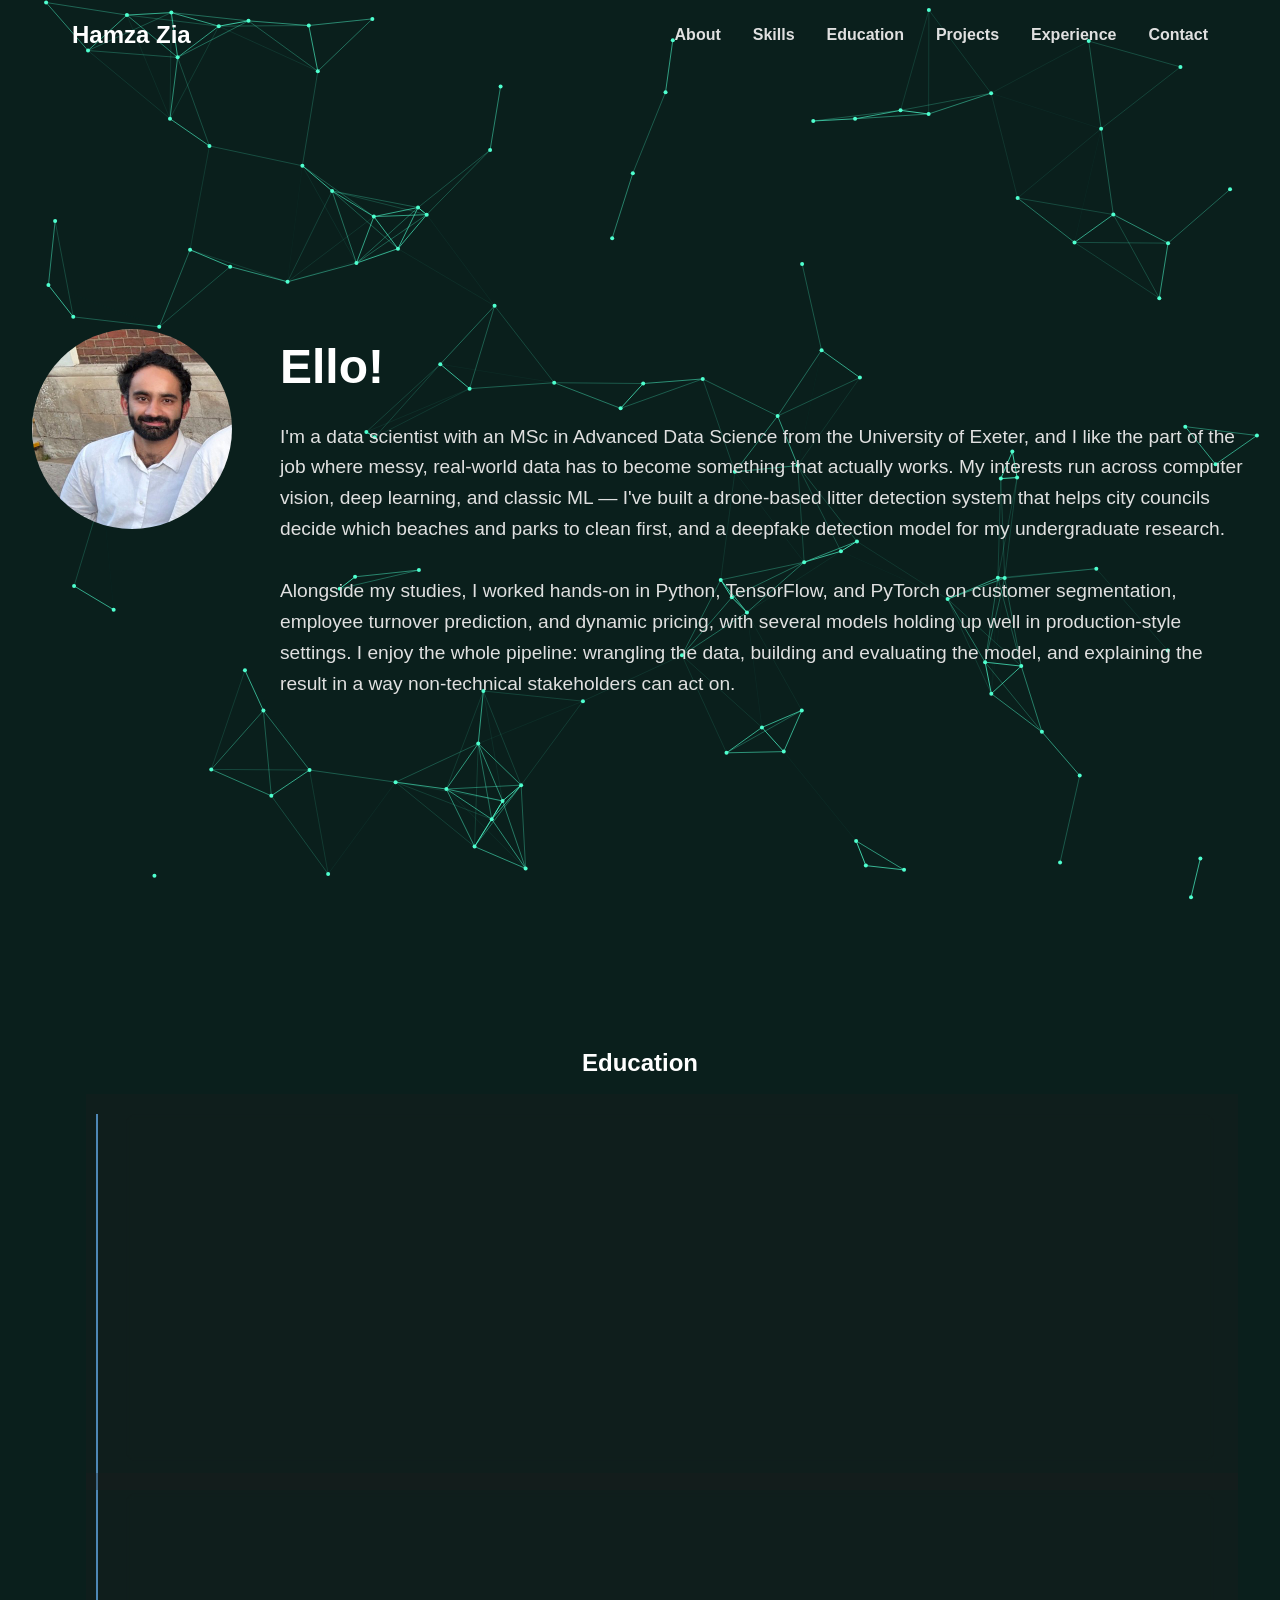
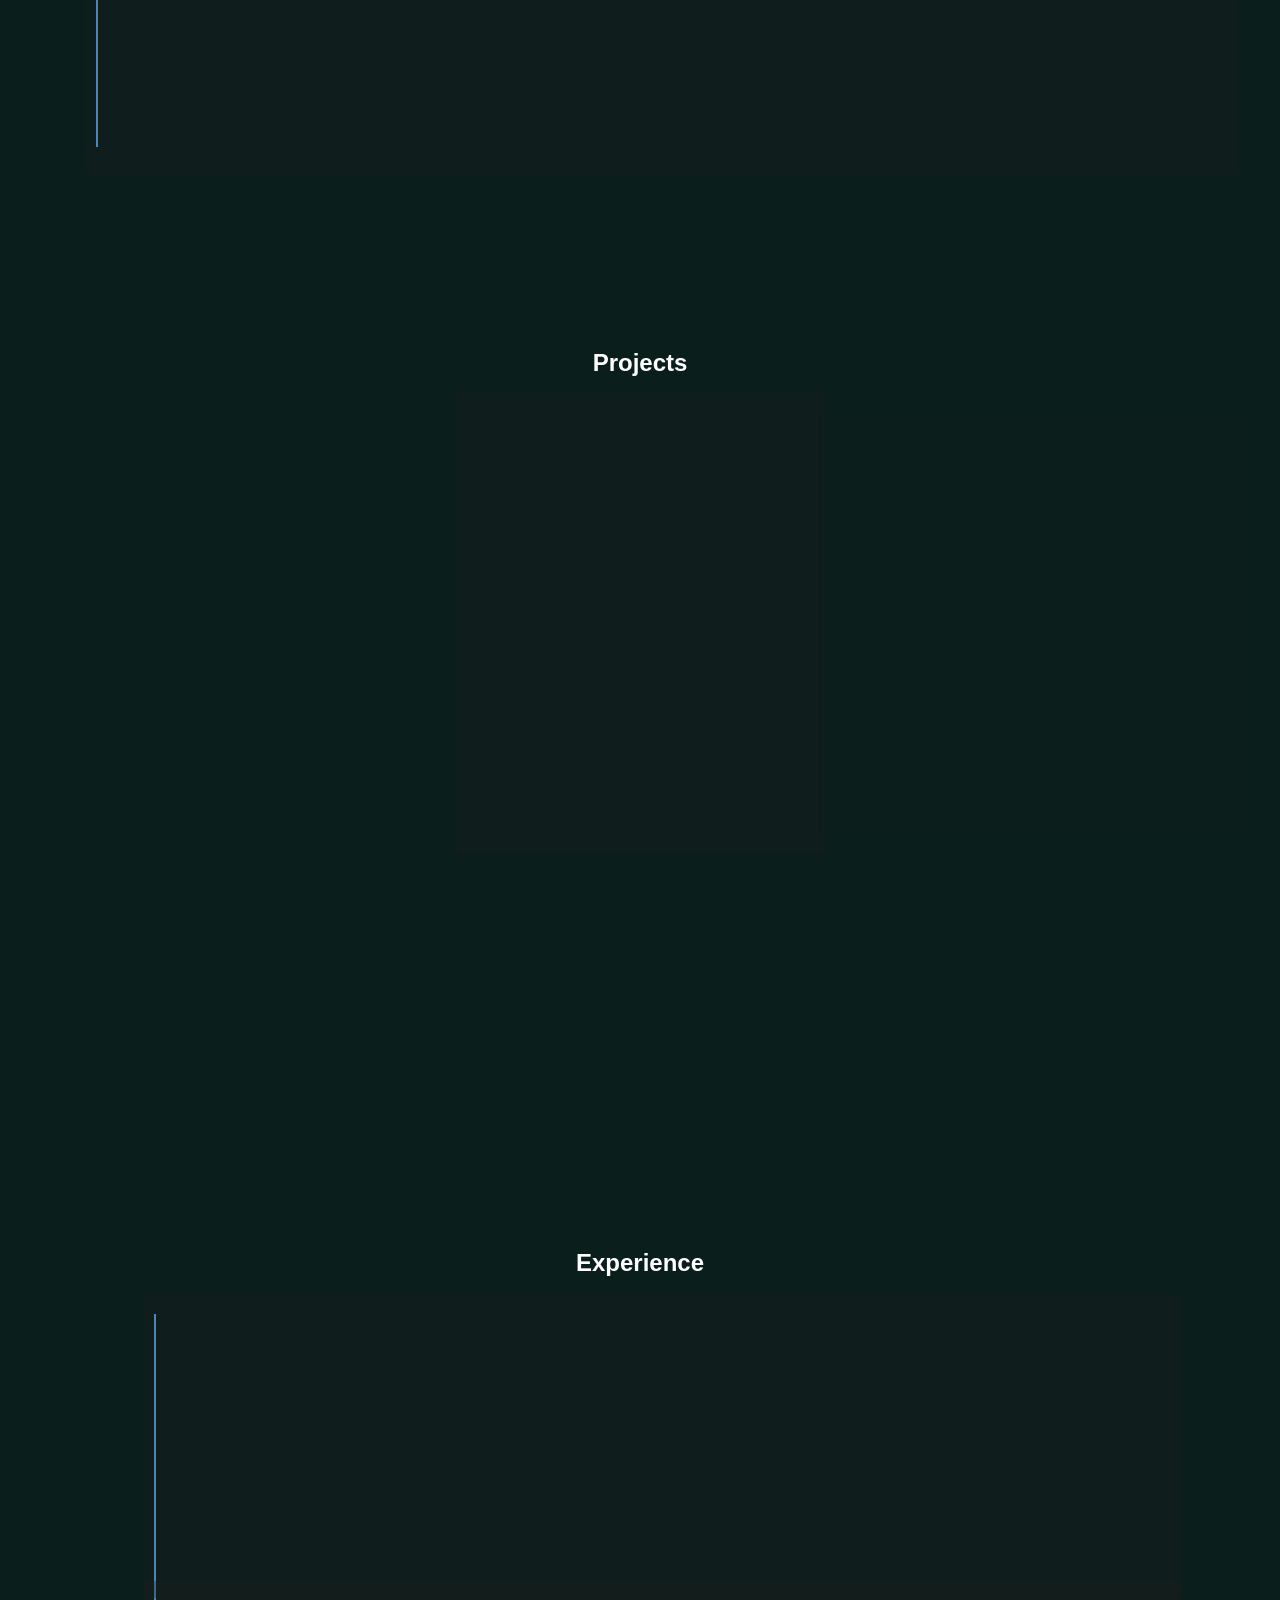
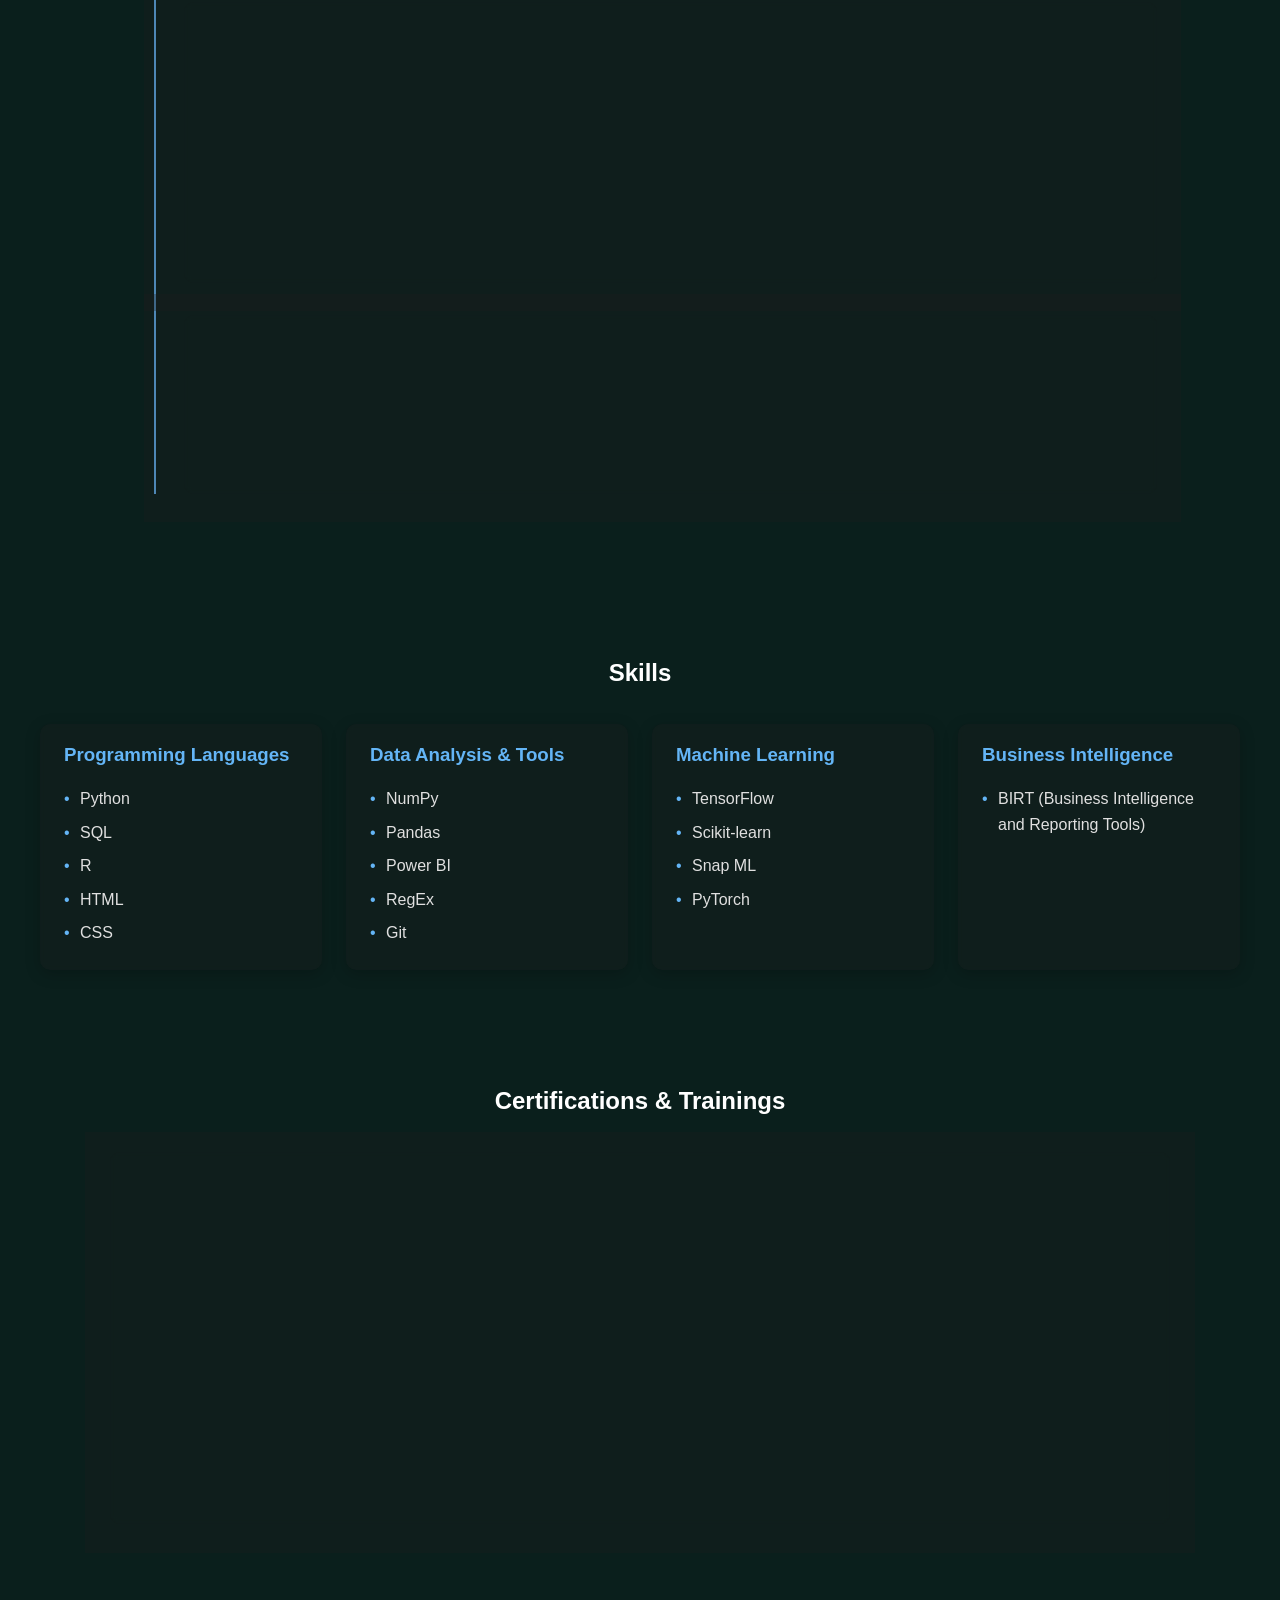
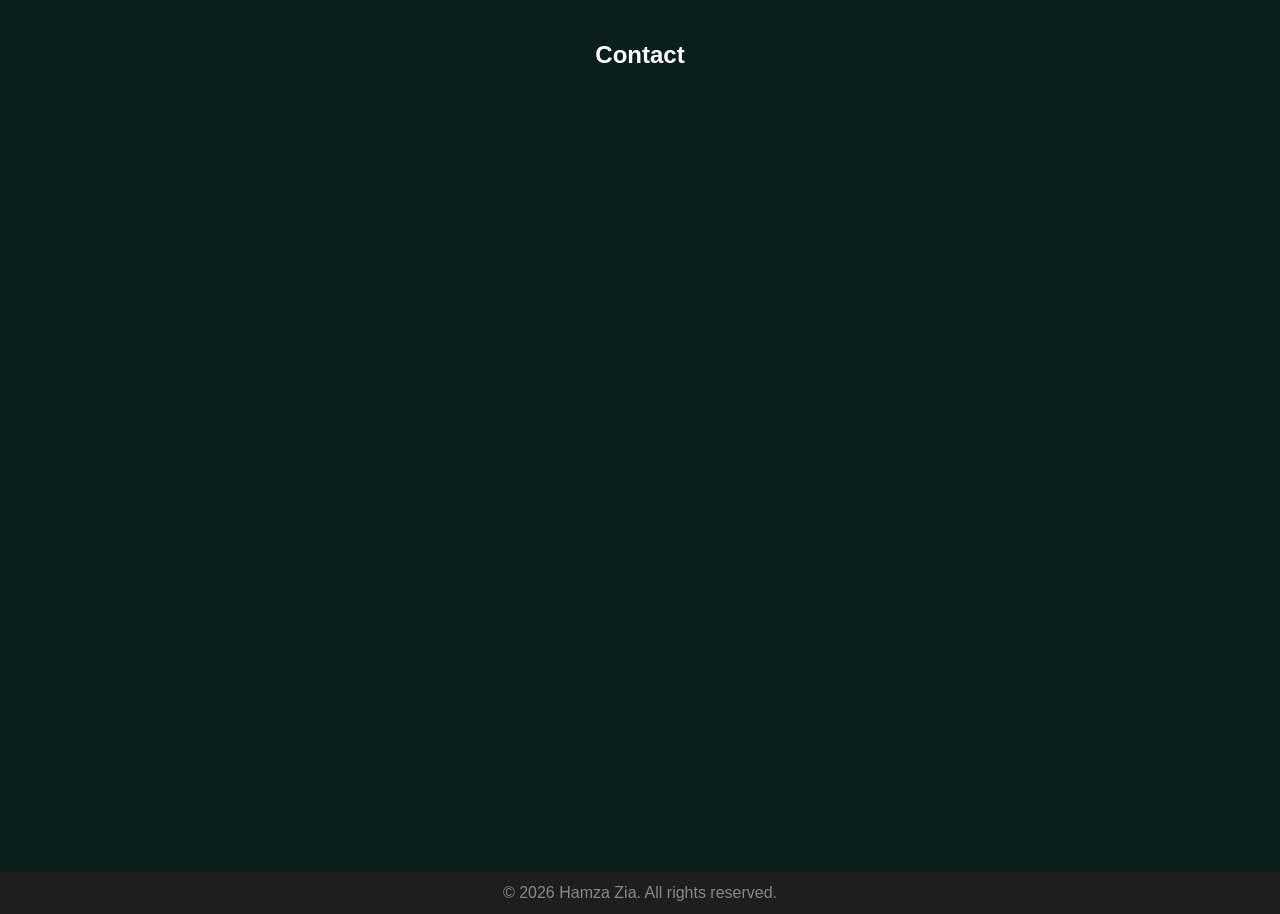
==== commit 23b63b18: "Add Litterator and FIKAR experience, refresh profile photo and bio Add Litterator research project c" ====
--- a/index.html
+++ b/index.html
@@ -31,11 +31,11 @@
     <main>
         <section id="about" class="hero">
             <div class="hero-content">
-                <img src="assets/profile.jpg" alt="Hamza Zia" class="profile-img">
+                <img src="assets/pic.jpeg" alt="Hamza Zia" class="profile-img">
                 <div class="hero-text">
                     <h2>Ello!</h2>
-                    <p>I'm an MSc Advanced Data Science student at the University of Exeter, passionate about turning messy, real-world data into models and systems that actually solve problems. My work spans computer vision, deep learning, and classic ML — from building a drone-based litter detection system that helps city councils prioritize beach and park clean-ups, to developing a deepfake detection model with 85% recall for my undergraduate research.</p>
-                    <p style="margin-top:1rem;">Before Exeter, I worked hands-on with Python, TensorFlow, and PyTorch to build models for customer segmentation, employee turnover prediction, and dynamic pricing — several achieving 95%+ accuracy in production-style settings. I enjoy the full pipeline: cleaning and wrangling data, building and evaluating models, and communicating insights in a way non-technical stakeholders can act on.</p>
+                    <p>I'm a data scientist with an MSc in Advanced Data Science from the University of Exeter, and I like the part of the job where messy, real-world data has to become something that actually works. My interests run across computer vision, deep learning, and classic ML — I've built a drone-based litter detection system that helps city councils decide which beaches and parks to clean first, and a deepfake detection model for my undergraduate research.</p>
+                    <p style="margin-top:1rem;">Alongside my studies, I worked hands-on in Python, TensorFlow, and PyTorch on customer segmentation, employee turnover prediction, and dynamic pricing, with several models holding up well in production-style settings. I enjoy the whole pipeline: wrangling the data, building and evaluating the model, and explaining the result in a way non-technical stakeholders can act on.</p>
                 </div>
             </div>
         </section>
@@ -46,7 +46,7 @@
                 <div class="timeline">
                     <div class="timeline-item">
                         <h3>MSc Advanced Data Science</h3>
-                        <strong>University of Exeter, England</strong> <span style="float:right">2025 – Present</span>
+                        <strong>University of Exeter, England</strong> <span style="float:right">September 2025 – September 2026</span>
                         <p style="margin-top:1rem; font-weight:bold; color:#64b5f6;">Workshop Leader — ExCode</p>
                         <ul>
                             <li>Assisted students in workshop sessions to solve Python programming exercises as part of ExCode, a free student-led 7-week Python Bootcamp.</li>
@@ -61,7 +61,7 @@
                     </div>
                     <div class="timeline-item">
                         <h3>BS Computer Science</h3>
-                        <strong>Virtual University of Pakistan, Pakistan</strong> <span style="float:right">2019 – 2023</span>
+                        <strong>Virtual University of Pakistan, Pakistan</strong> <span style="float:right">March 2019 – March 2023</span>
                         <p style="margin-top:1rem; font-weight:bold; color:#64b5f6;">Final Year Project: Deepfake Detection by Deep Learning Methodologies</p>
                         <ul>
                             <li>Developed a deep learning model to detect AI-generated deepfake content in images and videos.</li>
@@ -80,6 +80,11 @@
             <div class="carousel-wrapper">
                 <div class="carousel-track" id="projectsCarousel">
                     <div class="project-card">
+                        <h3>Litterator: Detecting Litter in Drone Imagery</h3>
+                        <p>MSc research project applying computer vision to aerial drone footage of UK parks and beaches, detecting litter and generating interactive hotspot maps to help city councils prioritise clean-up operations.</p>
+                        <a href="https://github.com/Hamzazia761/Litterator_Research_Project" target="_blank" class="btn"><svg class="github-icon" width="18" height="18" viewBox="0 0 16 16" aria-hidden="true"><path d="M8 0C3.58 0 0 3.58 0 8c0 3.54 2.29 6.53 5.47 7.59.4.07.55-.17.55-.38 0-.19-.01-.82-.01-1.49-2.01.37-2.53-.49-2.69-.94-.09-.23-.48-.94-.82-1.13-.28-.15-.68-.52-.01-.53.63-.01 1.08.58 1.23.82.72 1.21 1.87.87 2.33.66.07-.52.28-.87.51-1.07-1.78-.2-3.64-.89-3.64-3.95 0-.87.31-1.59.82-2.15-.08-.2-.36-1.02.08-2.12 0 0 .67-.21 2.2.82.64-.18 1.32-.27 2-.27.68 0 1.36.09 2 .27 1.53-1.04 2.2-.82 2.2-.82.44 1.1.16 1.92.08 2.12.51.56.82 1.27.82 2.15 0 3.07-1.87 3.75-3.65 3.95.29.25.54.73.54 1.48 0 1.07-.01 1.93-.01 2.2 0 .21.15.46.55.38A8.01 8.01 0 0 0 16 8c0-4.42-3.58-8-8-8Z"/></svg>View on GitHub</a>
+                    </div>
+                    <div class="project-card">
                         <h3>Deepfake Detection Using Deep Learning (FYP)</h3>
                         <p>Model can predict a fake video generated using (A.I) deep learning with 85% Recall. Model has the ability to detect voice and face swap.</p>
                         <a href="https://github.com/Hamzazia761/Deepfake-Detection" target="_blank" class="btn"><svg class="github-icon" width="18" height="18" viewBox="0 0 16 16" aria-hidden="true"><path d="M8 0C3.58 0 0 3.58 0 8c0 3.54 2.29 6.53 5.47 7.59.4.07.55-.17.55-.38 0-.19-.01-.82-.01-1.49-2.01.37-2.53-.49-2.69-.94-.09-.23-.48-.94-.82-1.13-.28-.15-.68-.52-.01-.53.63-.01 1.08.58 1.23.82.72 1.21 1.87.87 2.33.66.07-.52.28-.87.51-1.07-1.78-.2-3.64-.89-3.64-3.95 0-.87.31-1.59.82-2.15-.08-.2-.36-1.02.08-2.12 0 0 .67-.21 2.2.82.64-.18 1.32-.27 2-.27.68 0 1.36.09 2 .27 1.53-1.04 2.2-.82 2.2-.82.44 1.1.16 1.92.08 2.12.51.56.82 1.27.82 2.15 0 3.07-1.87 3.75-3.65 3.95.29.25.54.73.54 1.48 0 1.07-.01 1.93-.01 2.2 0 .21.15.46.55.38A8.01 8.01 0 0 0 16 8c0-4.42-3.58-8-8-8Z"/></svg>View on GitHub</a>
@@ -112,6 +117,17 @@
             <div class="container">
                 <h2>Experience</h2>
                 <div class="timeline">
+                        <div class="timeline-item">
+                            <h3>Junior Data Analyst (Remote)</h3>
+                            <strong>FIKAR</strong> <span style="float:right">Jun 2026 – Present</span>
+                            <ul>
+                                  <li>Turning raw data into insight the business can act on.</li>
+                                  <li>Pull data using SQL and clean it, resolving gaps, duplicates, and formatting issues, to get it analysis-ready.</li>
+                                  <li>Dig into the data to identify trends and anomalies.</li>
+                                  <li>Build dashboards in Power BI and Tableau so teams have answers on demand rather than waiting on one-off requests.</li>
+                                  <li>Present findings in plain language to non-technical stakeholders, so decisions actually get made.</li>
+                            </ul>
+                        </div>
                         <div class="timeline-item">
                             <h3>Data Science & Machine Learning Trainee</h3>
                             <strong>Dice Analytics</strong> <span style="float:right">Feb 2025 – Apr 2025</span>
@@ -126,30 +142,10 @@
                         </div>
                         <div class="timeline-item">
                             <h3>Accounts and IT Officer (Hybrid)</h3>
-                            <strong>AZB Colony</strong> <span style="float:right">Oct 2023 – Aug 2025</span>
+                            <strong>AZB College</strong> <span style="float:right">Oct 2023 – Aug 2025</span>
                             <ul>
                                 <li>Designed and implemented an automated monthly billing system, reducing bill generation operations from 2 days to just 3 hours.</li>
                                 <li>Oversaw daily accounts of the colony, managing bookkeeping, filing systems, and billing operations.</li>
-                            </ul>
-                        </div>
-                        <div class="timeline-item">
-                            <h3>Convergent Graduate Academic Program (CGAP)</h3>
-                            <strong>Convergent Business Technologies</strong> <span style="float:right">Aug 2023 - Sep 2023</span>
-                            <ul>
-                                  <li>Completed CS50: Introduction to Computer Science (HarvardX) as part of the program, establishing a solid foundation in core computer science concepts.</li>
-                                  <li>Developed proficiency in programming fundamentals, algorithms, data structures, and key computational principles.</li>
-                                  <li>Applied computational thinking and structured problem-solving techniques to analyse and solve programming challenges.</li>
-                                  <li>Completed rigorous coding assignments and problem sets designed to strengthen logical reasoning and algorithmic efficiency.</li>
-                                  <li>Enhanced ability to design, implement, and optimise solutions to complex computational problems.</li>
-                            </ul>
-                        </div>
-                        <div class="timeline-item">
-                            <h3>Project Intern</h3>
-                            <strong>Global Consulting Services</strong> <span style="float:right">May 2023 - Jun 2023</span>
-                            <ul>
-                                <li>Learned and worked with BIRT (Business Intelligence and Reporting Tools) for report generation.</li>
-                                <li>Gained hands-on experience in SQL for querying and managing databases.</li>
-                                <li>Explored IBM Maximo, understanding its role in enterprise asset management.</li>
                             </ul>
                         </div>
                 </div>
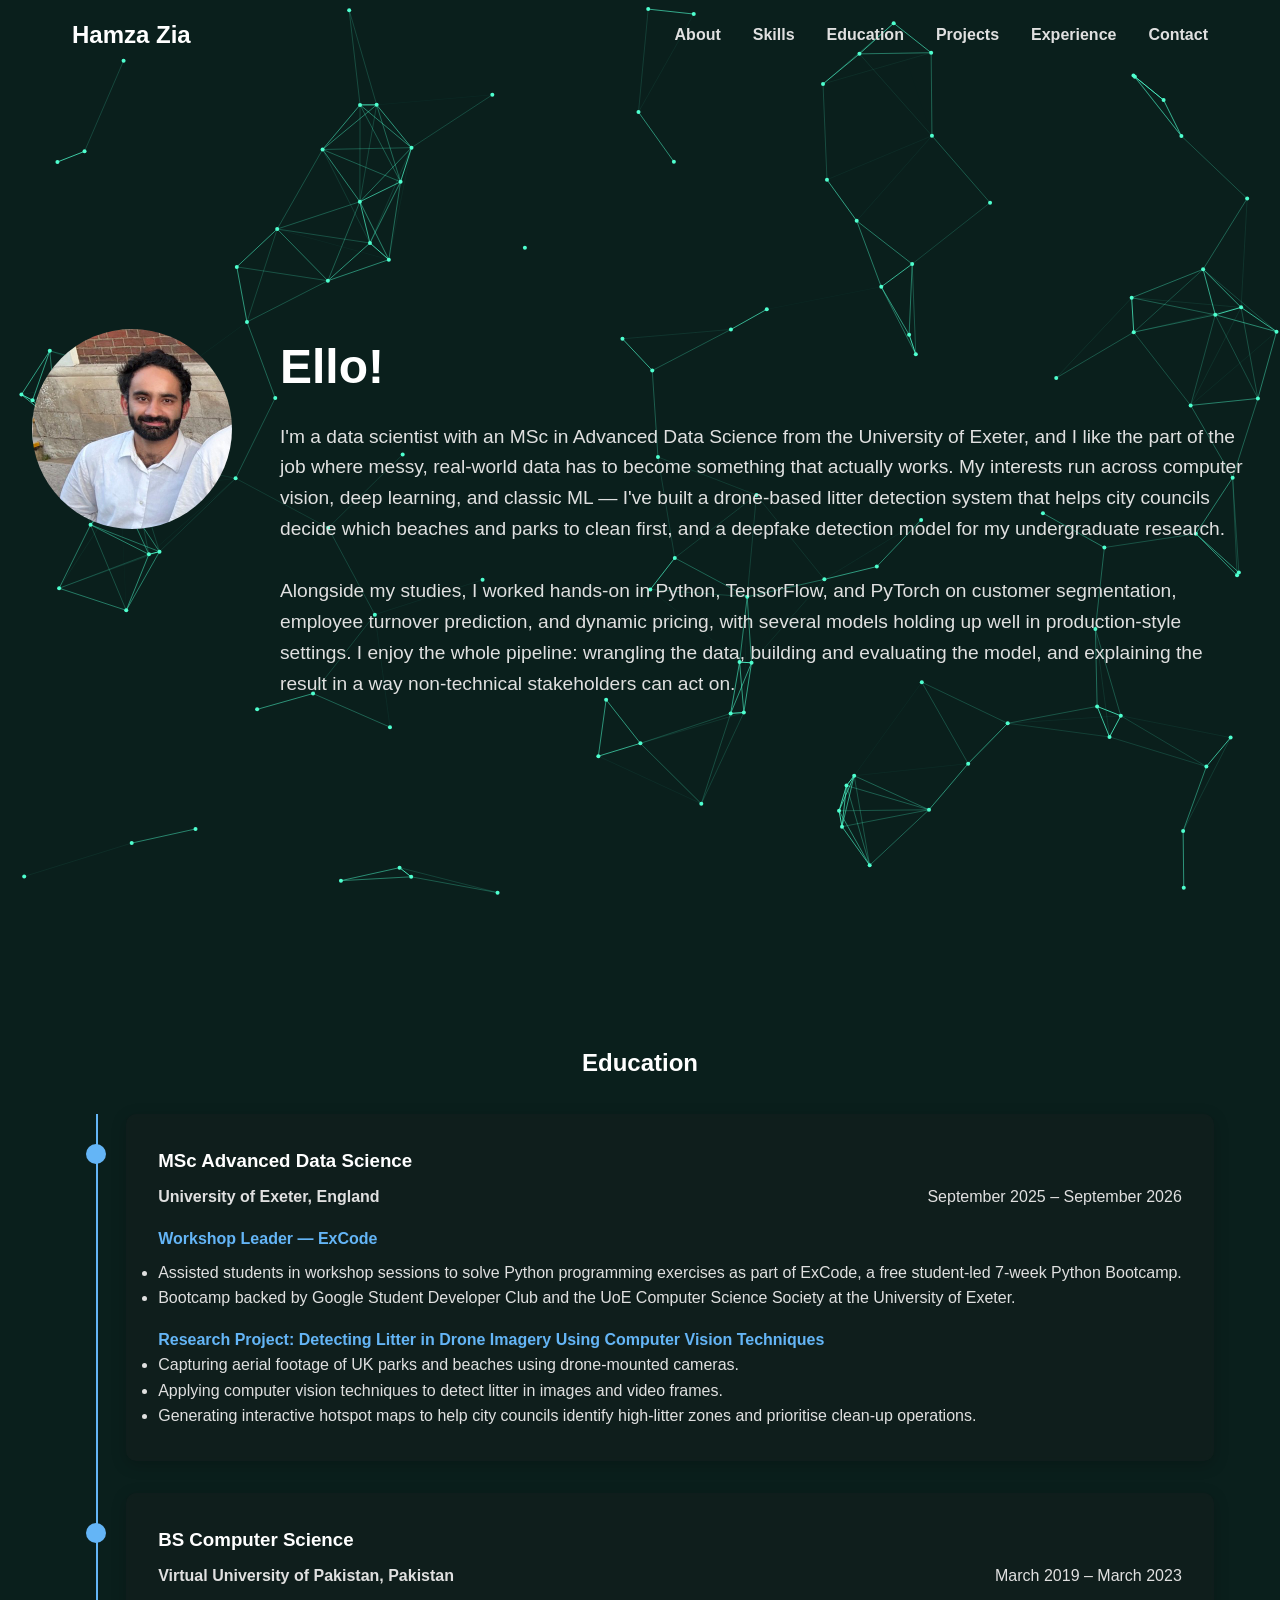
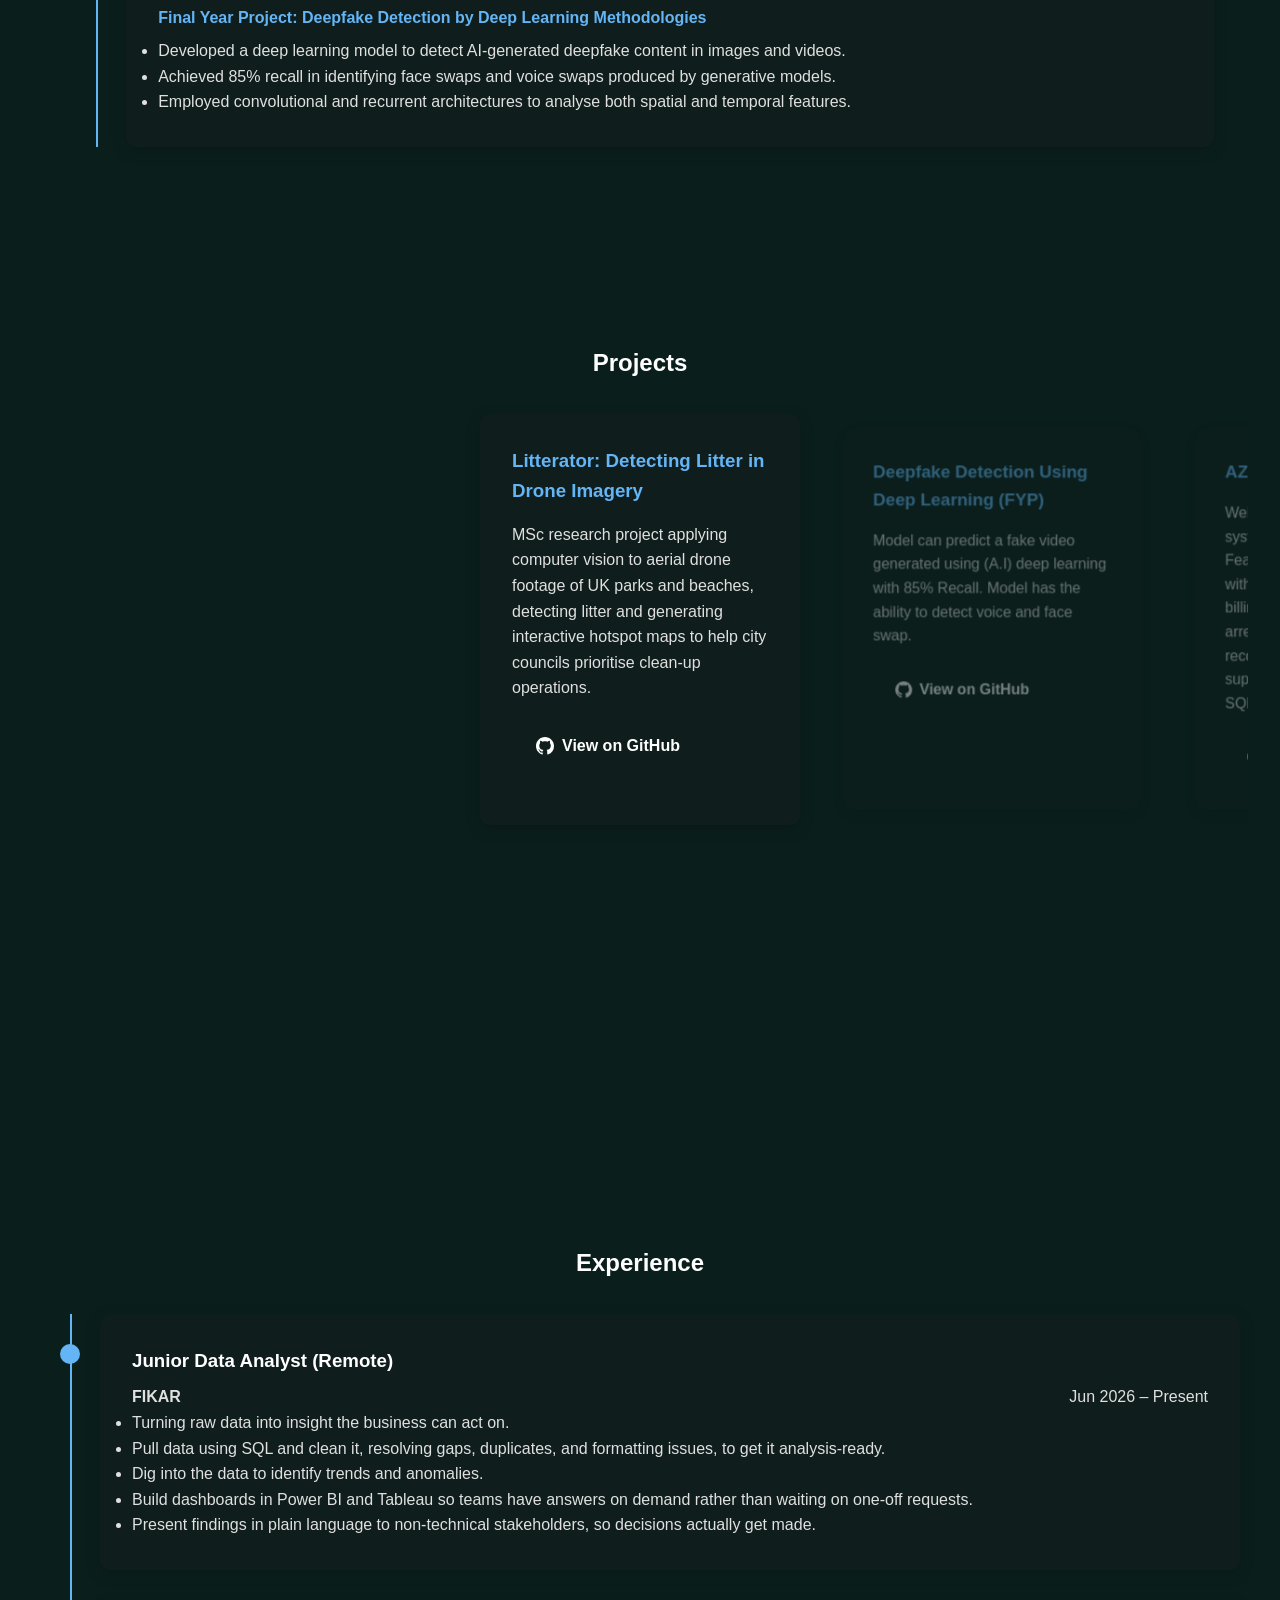
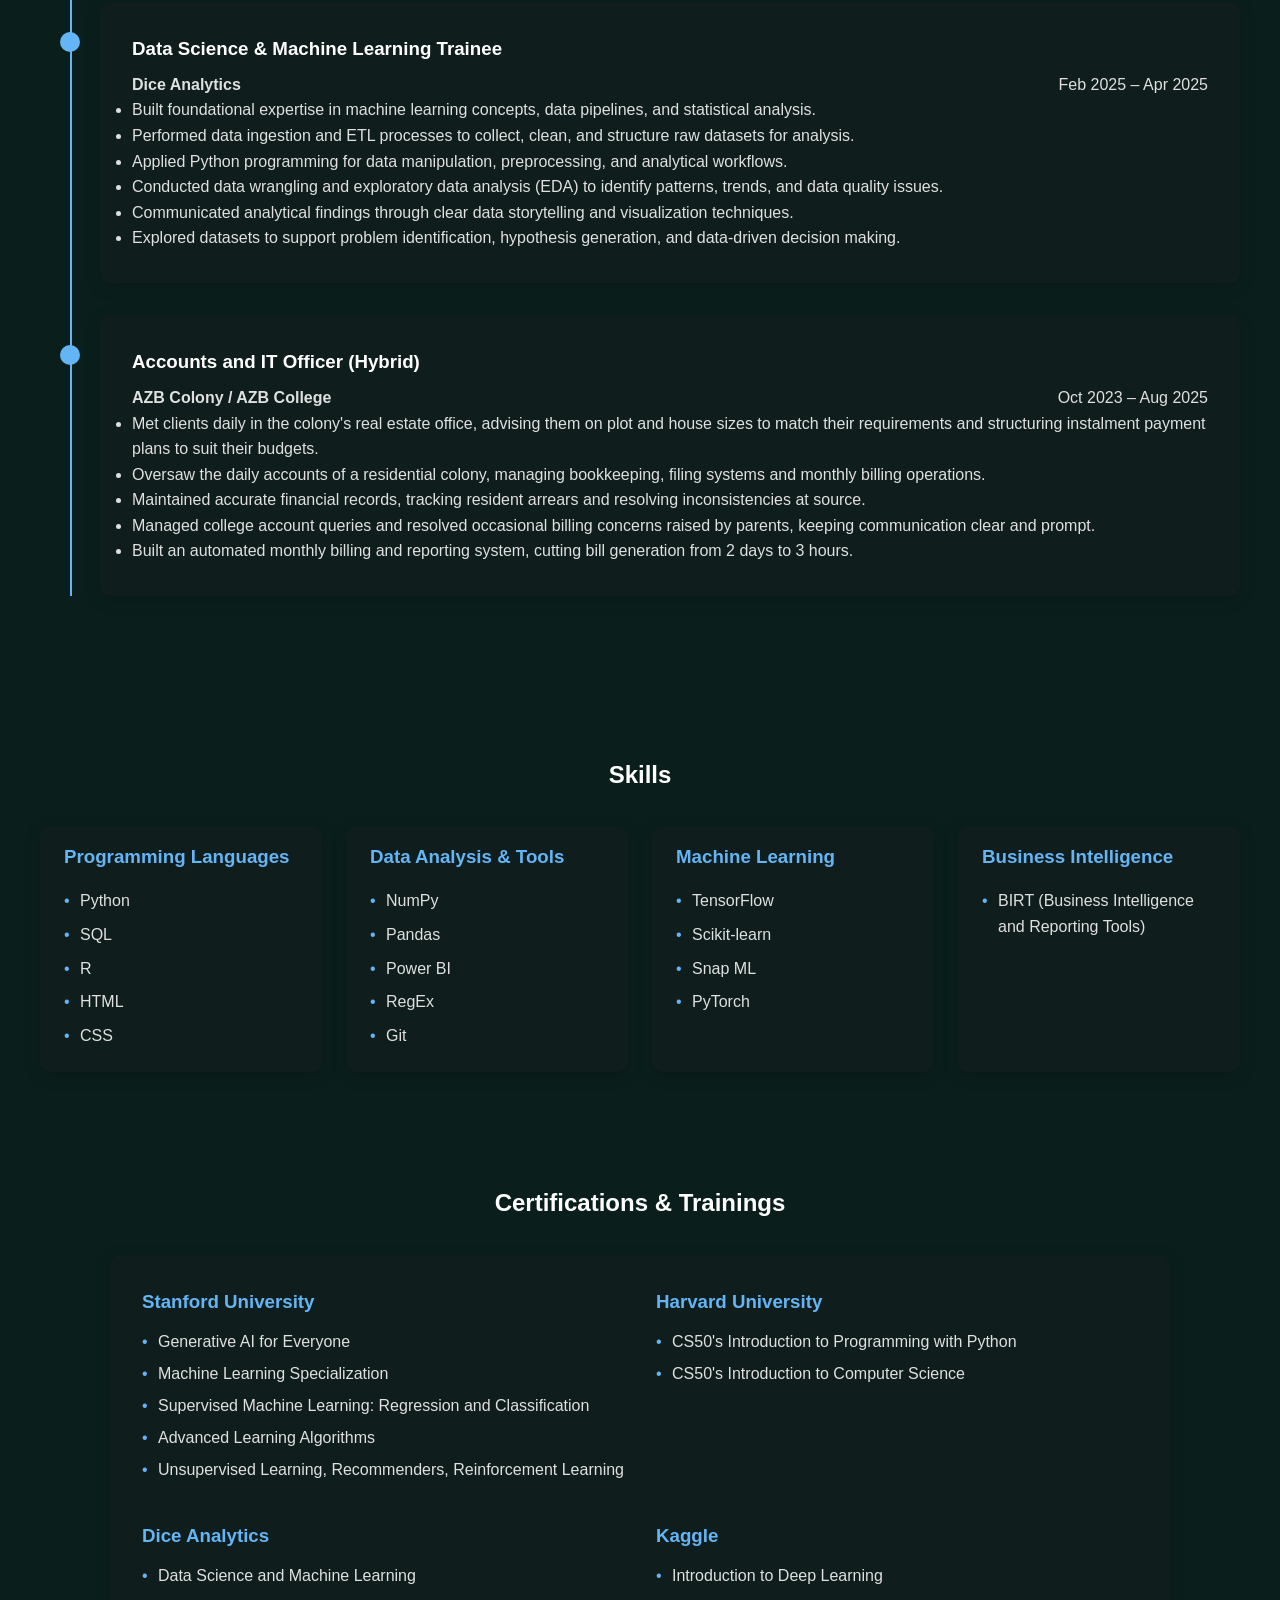
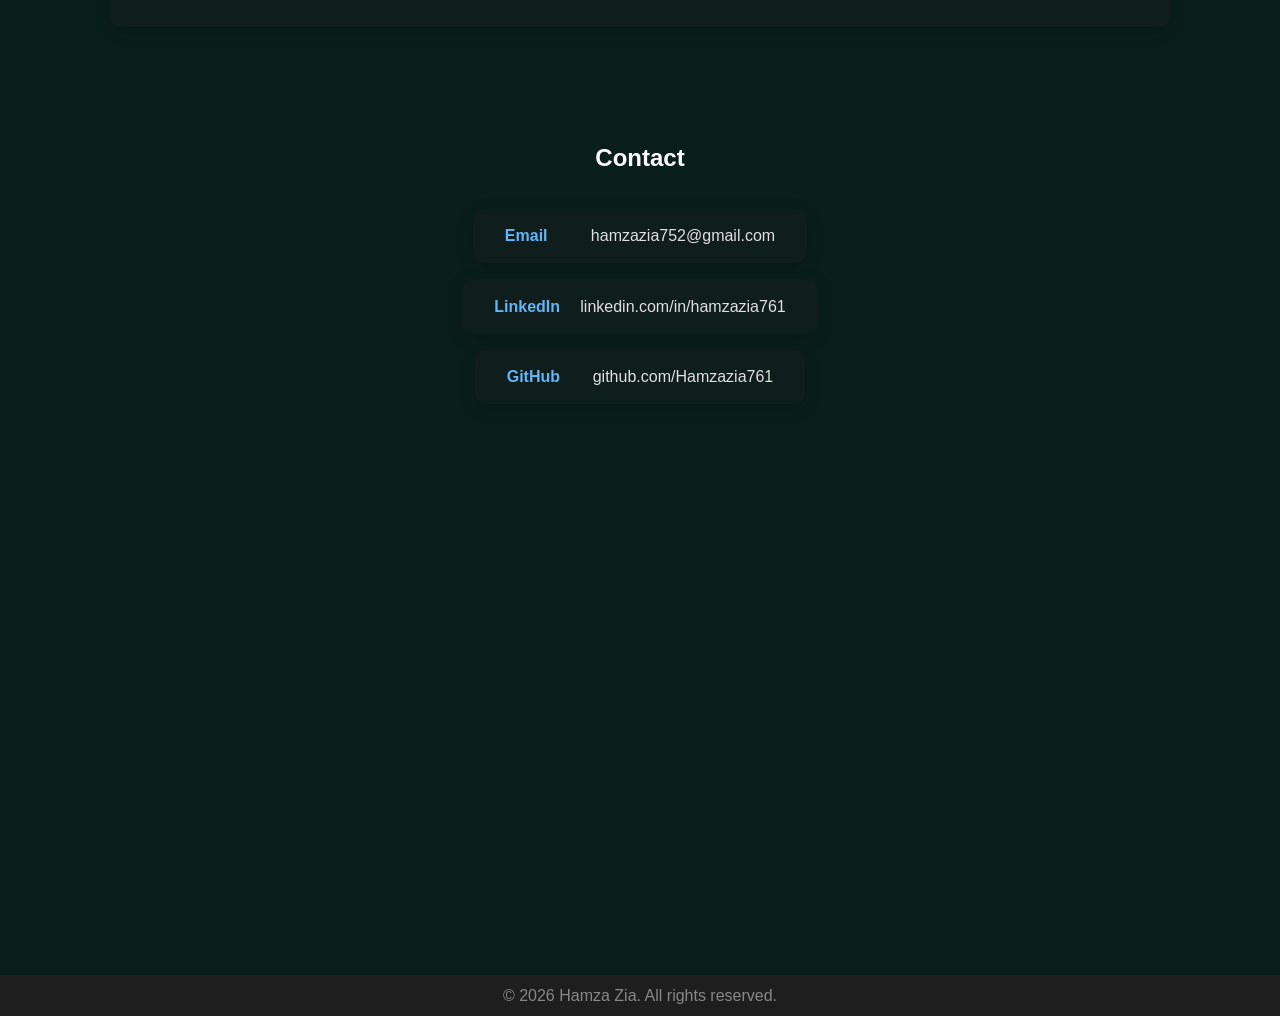
==== commit 63c91457: "Expand AZB Colony/College experience bullets Add client-facing, financial-record, and parent-billing" ====
--- a/index.html
+++ b/index.html
@@ -142,10 +142,13 @@
                         </div>
                         <div class="timeline-item">
                             <h3>Accounts and IT Officer (Hybrid)</h3>
-                            <strong>AZB College</strong> <span style="float:right">Oct 2023 – Aug 2025</span>
+                            <strong>AZB Colony / AZB College</strong> <span style="float:right">Oct 2023 – Aug 2025</span>
                             <ul>
-                                <li>Designed and implemented an automated monthly billing system, reducing bill generation operations from 2 days to just 3 hours.</li>
-                                <li>Oversaw daily accounts of the colony, managing bookkeeping, filing systems, and billing operations.</li>
+                                <li>Met clients daily in the colony's real estate office, advising them on plot and house sizes to match their requirements and structuring instalment payment plans to suit their budgets.</li>
+                                <li>Oversaw the daily accounts of a residential colony, managing bookkeeping, filing systems and monthly billing operations.</li>
+                                <li>Maintained accurate financial records, tracking resident arrears and resolving inconsistencies at source.</li>
+                                <li>Managed college account queries and resolved occasional billing concerns raised by parents, keeping communication clear and prompt.</li>
+                                <li>Built an automated monthly billing and reporting system, cutting bill generation from 2 days to 3 hours.</li>
                             </ul>
                         </div>
                 </div>
